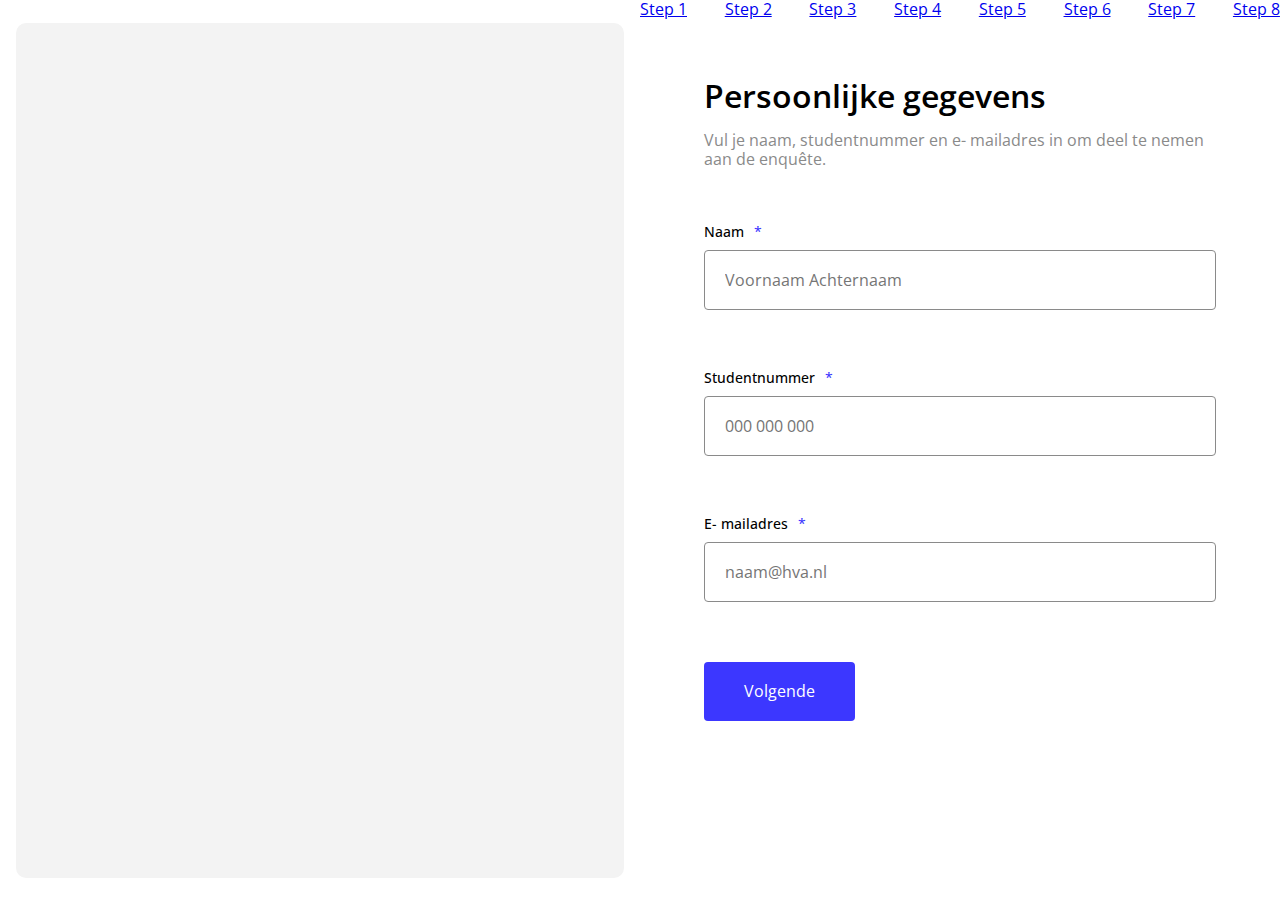
==== website/index.html @ 153b1c6f "Added new styling to the personal- details fieldset" ====
<!DOCTYPE html>
<html lang="en">

<head>
   <meta charset="UTF-8">
   <meta http-equiv="X-UA-Compatible" content="IE=edge">
   <meta name="viewport" content="width=device-width, initial-scale=1.0">

   <!-- <meta name="color-scheme" content="dark light"> -->

   <title>Enquete</title>

   <link rel="preconnect" href="https://fonts.googleapis.com">
   <link rel="preconnect" href="https://fonts.gstatic.com" crossorigin>
   <link href="https://fonts.googleapis.com/css2?family=Open+Sans:wght@300;400;500;600;700;800&display=swap"
      rel="stylesheet">

   <link rel="stylesheet" href="./css/style.css">

   <script type="module" src="./js/app.js"></script>
</head>

<body>

   <!-- Main -->
   <main>

      <!-- Links -->
      <aside>
         <section>
            <figure>
               <img src="" alt="">
            </figure>

            <article>
               <h2>Titel.</h2>
               <p>
                  Korte beschrijving.
               </p>
            </article>
         </section>
      </aside>


      <!-- Rechts -->
      <section>
         <nav>
            <ol>
               <li><a href="#field-personal">Step 1</a></li>
               <li><a href="#field-prj-1">Step 2</a></li>
               <li><a href="#field-wafs">Step 3</a></li>
               <li><a href="#field-cttr">Step 4</a></li>
               <li><a href="#field-prjct-2">Step 5</a></li>
               <li><a href="#field-bt">Step 6</a></li>
               <li><a href="#field-pwa">Step 7</a></li>
               <li><a href="#field-submit">Step 8</a></li>
            </ol>
         </nav>


         <!-- Form -->
         <form>
            <!-- Personal Information -->
            <fieldset id="field-personal">
               <legend>Persoonlijke gegevens</legend>
               <p>
                  Vul je naam, studentnummer en e- mailadres in om deel te nemen aan de enquête.
               </p>

               <label for="personal-details-name">
                  <span>Naam</span>
                  <div>
                     <input type="text" id="personal-details-name" name="personal-details-name" placeholder="Voornaam Achternaam" required>
                  </div>
               </label>

               <label for="personal-details-student-number">
                  <span>Studentnummer</span>
                  <div>
                     <input type="text" inputmode="numeric" id="personal-details-student-number"
                     name="personal-details-student-number" placeholder="000 000 000" required>
                  </div>
               </label>

               <label for="personal-details-email">
                  <span>E- mailadres</span>
                  <div>
                     <input type="text" inputmode="email" id="personal-details-email" name="personal-details-email"
                        autocapitalize="off" placeholder="naam@hva.nl" required>
                  </div>
               </label>
            </fieldset>


            <!-- Project 1 -->
            <fieldset id="field-prj-1">

               <!-- Course Name -->
               <legend>Project 1, Kick- Off</legend>

               <!-- Course Description -->
               <p>Description of Course 1</p>

               <ul>
                  <li>Joost Faber</li>
                  <li>Robert Spier</li>
               </ul>


               <section>
                  <article>
                     <h2>In welke weken heb je dit vak gevolgd?</h2>
                     <p>Aanvullende beschrijving</p>
                  </article>

                  <!-- Start Week Course -->
                  <section>
                     <label for="start-week">Start Week:

                     </label>


                     <label for="end-week">End Week:

                     </label>
                  </section>
               </section>


               <!-- Rating Teaching Material -->
               <section>
                  <article>
                     <h2>Hoe moeilijk was het voor mij?</h2>
                     <p>Aanvullende Beschrijving</p>
                  </article>

                  <section>
                     <label for="rating-tm-wafs-1a">
                        1
                        <input type="radio" id="rating-tm-wafs-1a" name="teaching-material-wafs" value="1">
                     </label>

                     <label for="rating-tm-wafs-2a">
                        2
                        <input type="radio" id="rating-tm-wafs-2a" name="teaching-material-wafs" value="2">
                     </label>

                     <label for="rating-tm-wafs-3a">
                        3
                        <input type="radio" id="rating-tm-wafs-3a" name="teaching-material-wafs" value="3">
                     </label>

                     <label for="rating-tm-wafs-4a">
                        4
                        <input type="radio" id="rating-tm-wafs-4a" name="teaching-material-wafs" value="4">
                     </label>

                     <label for="rating-tm-wafs-5a">
                        5
                        <input type="radio" id="rating-tm-wafs-5a" name="teaching-material-wafs" value="5">
                     </label>

                     <label for="rating-tm-wafs-6a">
                        6
                        <input type="radio" id="rating-tm-wafs-6a" name="teaching-material-wafs" value="6">
                     </label>

                     <label for="rating-tm-wafs-7a">
                        7
                        <input type="radio" id="rating-tm-wafs-7a" name="teaching-material-wafs" value="7">
                     </label>

                     <label for="rating-tm-wafs-8a">
                        8
                        <input type="radio" id="rating-tm-wafs-8a" name="teaching-material-wafs" value="8">
                     </label>

                     <label for="rating-tm-wafs-9a">
                        9
                        <input type="radio" id="rating-tm-wafs-9a" name="teaching-material-wafs" value="9">
                     </label>

                     <label for="rating-tm-wafs-10a">
                        10
                        <input type="radio" id="rating-tm-wafs-10a" name="teaching-material-wafs" value="10">
                     </label>
                  </section>
               </section>


               <!-- Rating Explaination Of Teaching Material -->
               <section>
                  <article>
                     <h2>Hoe duidelijk is de stof uitgelegd?</h2>
                     <p>Aanvullende Beschrijving</p>
                  </article>

                  <section>
                     <label for="rating-ex-wafs-1a">
                        1
                        <input type="radio" id="rating-ex-wafs-1a" name="explanation-wafs" value="1">
                     </label>

                     <label for="rating-ex-wafs-2a">
                        2
                        <input type="radio" id="rating-ex-wafs-2a" name="explanation-wafs" value="2">
                     </label>

                     <label for="rating-ex-wafs-3a">
                        3
                        <input type="radio" id="rating-ex-wafs-3a" name="explanation-wafs" value="3">
                     </label>

                     <label for="rating-ex-wafs-4a">
                        4
                        <input type="radio" id="rating-ex-wafs-4a" name="explanation-wafs" value="4">
                     </label>

                     <label for="rating-ex-wafs-5a">
                        5
                        <input type="radio" id="rating-ex-wafs-5a" name="explanation-wafs" value="5">
                     </label>

                     <label for="rating-ex-wafs-6a">
                        6
                        <input type="radio" id="rating-ex-wafs-6a" name="explanation-wafs" value="6">
                     </label>

                     <label for="rating-ex-wafs-7a">
                        7
                        <input type="radio" id="rating-ex-wafs-7a" name="explanation-wafs" value="7">
                     </label>

                     <label for="rating-ex-wafs-8a">
                        8
                        <input type="radio" id="rating-ex-wafs-8a" name="explanation-wafs" value="8">
                     </label>

                     <label for="rating-ex-wafs-9a">
                        9
                        <input type="radio" id="rating-ex-wafs-9a" name="explanation-wafs" value="9">
                     </label>

                     <label for="rating-ex-wafs-10a">
                        10
                        <input type="radio" id="rating-ex-wafs-10a" name="explanation-wafs" value="10">
                     </label>
                  </section>
               </section>


               <!-- Rating Understanding Level -->
               <section>
                  <article>
                     <h2>Hoe goed snap ik het noú écht ?</h2>
                     <p>Korte beschrijving</p>
                  </article>

                  <section>
                     <label for="rating-ul-wafs-1a">
                        😕 Verward
                        <input type="radio" id="rating-ul-wafs-1a" name="understanding-level-1" value="1">
                     </label>

                     <label for="rating-ul-wafs-2a">
                        🤨 Onzeker
                        <input type="radio" id="rating-ul-wafs-2a" name="understanding-level-1" value="2">
                     </label>

                     <label for="rating-ul-wafs-3a">
                        😐 Mwah
                        <input type="radio" id="rating-ul-wafs-3a" name="understanding-level-1" value="3">
                     </label>

                     <label for="rating-ul-wafs-4a">
                        😶 Nauw'lijks
                        <input type="radio" id="rating-ul-wafs-4a" name="understanding-level-1" value="4">
                     </label>

                     <label for="rating-ul-wafs-5a">
                        🙂 Enigszins
                        <input type="radio" id="rating-ul-wafs-5a" name="understanding-level-1" value="5">
                     </label>

                     <label for="rating-ul-wafs-6a">
                        😊 Redelijk
                        <input type="radio" id="rating-ul-wafs-6a" name="understanding-level-1" value="6">
                     </label>

                     <label for="rating-ul-wafs-7a">
                        😃 Goed
                        <input type="radio" id="rating-ul-wafs-7a" name="understanding-level-1" value="7">
                     </label>

                     <label for="rating-ul-wafs-8a">
                        😁 Erg goed
                        <input type="radio" id="rating-ul-wafs-8a" name="understanding-level-1" value="8">
                     </label>

                     <label for="rating-ul-wafs-9a">
                        🤓 Uitstekend
                        <input type="radio" id="rating-ul-wafs-9a" name="understanding-level-1" value="9">
                     </label>

                     <label for="rating-ul-wafs-10a">
                        🧠 Beheerst
                        <input type="radio" id="rating-ul-wafs-10a" name="understanding-level-1" value="10">
                     </label>
                  </section>
               </section>

            </fieldset>

            <!-- Course 2 -->
            <fieldset id="field-wafs">
               <legend>Web- App From Scratch</legend>
               <p>Description Of Course 2</p>
            </fieldset>

            <!-- Course 3 -->
            <fieldset id="field-cttr">
               <legend>Css To The Rescue</legend>
               <p>Description Of Course 3</p>
            </fieldset>

            <!-- Project 1 -->
            <fieldset id="field-prjct-2">
               <legend>Project 2- Hackathon</legend>
               <p>Description Of Project 1</p>
            </fieldset>

            <!-- Course 4 -->
            <fieldset id="field-bt">
               <legend>Browser Technologies</legend>
               <p>Description Of Course 4</p>
            </fieldset>

            <!-- Course 5 -->
            <fieldset id="field-pwa">
               <legend>Progressive Web- Apps</legend>
               <p>Description Of Course 5</p>
            </fieldset>

            <!-- Submit -->
            <fieldset id="field-submit">
               <legend>Submit</legend>
               <p>Submit Description</p>

               <button type="submit" aria-label="finish">Finish</button>
            </fieldset>

         </form>


      </section>

   </main>

</body>

</html>
---- website/css/style.css ----
/* ***** */
/* Reset */
/* ***** */

html {
   line-height: 1.15; /* 1 */
   -webkit-text-size-adjust: 100%; /* 2 */
 }

/* 1. Remove the margin in all browsers. */

 body {
   margin: 0;
 }

/* 2. Render the main element consistently in IE. */

 main {
   display: block;
 }

 /* 3. Correct the font size and margin on h1 elements within section and article contexts in Chrome, Firefox, and Safari. */

 h1 {
   font-size: 2em;
   margin: 0.67em 0;
 }

 /* 4. Add the correct box sizing in Firefox, and show the overflow in Edge and IE. */

 hr {
   box-sizing: content-box; /* 1 */
   height: 0; /* 1 */
   overflow: visible; /* 2 */
 }
 
 /* 5. Correct the inheritance and scaling of font size in all browsers, and correct the odd em font sizing in all browsers. */
 
 pre {
   font-family: monospace, monospace; /* 1 */
   font-size: 1em; /* 2 */
 }
 

 /* 6. Remove the gray background on active links in IE 10. */

 a {
   background-color: transparent;
 }

 /* 7. Remove the bottom border in Chrome 57-, and add the correct text decoration in Chrome, Edge, IE, Opera, and Safari. */

 abbr[title] {
   border-bottom: none; /* 1 */
   text-decoration: underline; /* 2 */
   text-decoration: underline dotted; /* 2 */
 }

 /* 8. Add the correct font weight in Chrome, Edge, and Safari. */

 b,
 strong {
   font-weight: bolder;
 }

 /* 9. Correct the inheritance and scaling of font size in all browsers, and correct the odd em font sizing in all browsers. */

 code,
 kbd,
 samp {
   font-family: monospace, monospace; /* 1 */
   font-size: 1em; /* 2 */
 }
 
 /* 10. Add the correct font size in all browsers. */
 
 small {
   font-size: 80%;
 }

 /* 11. Prevent sub and sup elements from affecting the line height in all browsers. */

 sub,
 sup {
   font-size: 75%;
   line-height: 0;
   position: relative;
   vertical-align: baseline;
 }
 
 sub {
   bottom: -0.25em;
 }
 
 sup {
   top: -0.5em;
 }
 
 /* 12. Remove the border on images inside links in IE 10. */
 
 img {
   border-style: none;
 }
 
 /* 13. Change the font styles in all browsers, and remove the margin in Firefox and Safari. */

 button,
 input,
 optgroup,
 select,
 textarea {
   font-family: inherit; /* 1 */
   font-size: 100%; /* 1 */
   line-height: 1.15; /* 1 */
   margin: 0; /* 2 */
 }

 /* 14. Show the overflow in Edge. */

 button,
 input {
   /* 1 */
   overflow: visible;
 }

 /* 15. Remove the inheritance of text transform in Firefox. */

 button,
 select {
   /* 1 */
   text-transform: none;
 }

 /* 16. Correct the inability to style clickable types in iOS and Safari. */

 button,
 [type='button'],
 [type='reset'],
 [type='submit'] {
   -webkit-appearance: button;
 }

 /* 17. Remove the inner border and padding in Firefox. */

 button::-moz-focus-inner,
 [type='button']::-moz-focus-inner,
 [type='reset']::-moz-focus-inner,
 [type='submit']::-moz-focus-inner {
   border-style: none;
   padding: 0;
 }

 /* 18. Restore the focus styles unset by the previous rule. */

 button:-moz-focusring,
 [type='button']:-moz-focusring,
 [type='reset']:-moz-focusring,
 [type='submit']:-moz-focusring {
   outline: 1px dotted ButtonText;
 }

 /* 19. Correct the padding in Firefox. */

 fieldset {
   padding: 0.35em 0.75em 0.625em;
 }

 /* 20. Correct the text wrapping in Edge and IE. Correct the color inheritance from fieldset elements in IE. Remove the padding so developers are not caught out when they zero out fieldset elements in all browsers. */

 legend {
   box-sizing: border-box; /* 1 */
   color: inherit; /* 2 */
   display: table; /* 1 */
   max-width: 100%; /* 1 */
   padding: 0; /* 3 */
   white-space: normal; /* 1 */
 }

 /* 21. Add the correct vertical alignment in Chrome, Firefox, and Opera. */

 progress {
   vertical-align: baseline;
 }

 /* 22. Remove the default vertical scrollbar in IE 10+. */

 textarea {
   overflow: auto;
 }

 /* 23. Add the correct box sizing in IE 10. Remove the padding in IE 10. */

 [type='checkbox'],
 [type='radio'] {
   box-sizing: border-box; /* 1 */
   padding: 0; /* 2 */
 }

 /* 24. Correct the cursor style of increment and decrement buttons in Chrome. */

 [type='number']::-webkit-inner-spin-button,
 [type='number']::-webkit-outer-spin-button {
   height: auto;
 }

 /* 25. Correct the odd appearance in Chrome and Safari. Correct the outline style in Safari. */

 [type='search'] {
   -webkit-appearance: textfield; /* 1 */
   outline-offset: -2px; /* 2 */
 }

 /* 26. Remove the inner padding in Chrome and Safari on macOS. */

 [type='search']::-webkit-search-decoration {
   -webkit-appearance: none;
 }

 /* 27. Correct the inability to style clickable types in iOS and Safari. Change font properties to inherit in Safari. */

 ::-webkit-file-upload-button {
   -webkit-appearance: button; /* 1 */
   font: inherit; /* 2 */
 }

 /* 28. Add the correct display in Edge, IE 10+, and Firefox. */

 details {
   display: block;
 }

 /* 29. Add the correct display in all browsers. */

 summary {
   display: list-item;
 }

 /* 30. Add the correct display in IE 10+. */

 template {
   display: none;
 }

 /* 31. Add the correct display in IE 10. */

 [hidden] {
   display: none;
 }













/* ***************** */
/* Custom Properties */
/* ***************** */

:root {
  --primary-color: #3C37FF;

  --primary-background-color: white;
  --secondary-background-color: black;
  --tertiary-background-color: #f3f3f3;

  --primary-font-family: 'Open Sans', 'Helvetica Neue', Helvetica, Arial, sans-serif;

  --primary-text-color: black;
  --secondary-text-color: white;
  --tertiary-text-color: #8A8A8A;


  --form-heading-font-size: 3.2rem;

  --heading-font-weight: 600;

  --body-font-size: 1.6rem;
  --body-font-weight: 400;

  --XS-spacer: 1rem;
  --S-spacer: 2rem;
  --M-spacer: 4rem;
  --L-spacer: 6rem;
  --XL-spacer: 8rem;

  --XS-font-size: 1.4rem;
  --S-font-size: 1.6rem;
  --M-font-size: 1.8rem;
  --L-font-size: 2.4rem;
  --XL-font-size: 3.2rem;
  --XXL-font-size: 4rem;

}

/* @media (prefers-color-scheme: dark) {
  :root {
    --tertiary-background-color: #acacac;

    --primary-text-color: white;
    --secondary-text-color: black;
    --tertiary-text-color: #f3f3f3;
  }
} */



*, *::after, *::before {
  box-sizing:border-box;  
}


/* ********** */
/* Html, Body */
/* ********** */

html, body {
  font-size: 62.5%;

  height: 100%;
}

/* **** */
/* Main */
/* **** */

main {
  width: 100%;
  height: 100%;
}


/* ***** */
/* Aside */
/* ***** */

aside {
  display: none;
}


/* ******* */
/* Section */
/* ******* */

main > section {
  display: flex;

  flex-direction: column;
  
  align-items: center;
}


/* ************** */
/* Step Indicator */
/* ************** */

main > section > nav {
  padding-bottom: var(--L-spacer);

  width: 100%;
}

main > section > nav ol {
  padding: 0;
  margin: 0;

  display: flex;

  align-items: center;
  justify-content: space-between;


  width: 100%;
}

main > section > nav ol li {
  --step-indicator-font-family: var(--primary-font-family);
  --step-indicator-font-size: 1.6rem;
  
  --step-indicator-text-color: var(--primary-text-color);

  list-style: none;

  font-family: var(--step-indicator-font-family);
  font-size: var(--step-indicator-font-size);

  color: var(--step-indicator-text-color);
}

main > section > nav ol li.current {
  color: red;
}


/* **** */
/* Form */
/* **** */

form {
  display: flex;

  width: 80%;
}

form fieldset {
  padding: 0;
  margin: 0;

  display: flex;

  flex-direction: column;
  
  border: none;

  width: 100%;
}

form fieldset.visible {
  display: visible;
}

form fieldset.hidden {
  display: none;
}


form fieldset legend {
  --legend-font-family: var(--primary-font-family);
  --legend-font-size: var(--form-heading-font-size);

  --legend-text-color: var(--primary-text-color);


  font-family: var(--primary-font-family);
  font-size: var(--legend-font-size);
  font-weight: var(--heading-font-weight);

  color: var(--legend-text-color);
}

form fieldset legend + p {
  --p-font-family: var(--primary-font-family);
  --p-font-size: var(--body-font-size);
  --p-font-weight: var(--body-font-weight);

  --p-text-color: var(--tertiary-text-color);

  padding-bottom: var(--M-spacer);

  font-family: var(--p-font-family);
  font-size: var(--p-font-size);
  font-weight: var(--p-font-weight);

  color: var(--p-text-color);
}

form fieldset h2 {
  --form-h2-font-family: var(--primary-font-family);
  --form-h2-font-size: var(--form-heading-font-size);
  --form-h2-font-weight: var(--heading-font-weight);

  --form-h2-text-color: var(--primary-text-color);
  

  font-family: var(--form-h2-font-family);
  font-size: var(--form-h2-font-size);
  font-weight: var(--form-h2-font-weight);

  line-height: 1.4;
  
  color: var(--form-h2-text-color);
}

form fieldset p {
  --p-font-family: var(--primary-font-family);
  --p-font-size: var(--body-font-size);
  --p-font-weight: var(--body-font-weight);

  --p-text-color: var(--primary-text-color);


  font-family: var(--p-font-family);
  font-size: var(--p-font-size);
  font-weight: var(--p-font-weight);

  color: var(--p-text-color);
}







form fieldset > section {
  padding-bottom: var(--XL-spacer);

  display: flex;

  flex-direction: column;
  flex-wrap: wrap;

  gap: .4rem;

  width: 100%;
}

form fieldset > section section {
  display: flex;

  flex-wrap: wrap;
}





/*  */

form fieldset label[for^="personal-details"] {
  --form-label-font-family: var(--primary-font-family);
  --form-label-font-size: 1.4rem;

  --form-label-text-color: var(--primary-text-color);

  padding-bottom: var(--L-spacer);

  display: flex;
  flex-direction: column;

  font-family: var(--form-label-font-family);
  font-size: var(--form-label-font-size);

  font-weight: 500;

  color: var(--form-label-text-color);

  width: 100%;
}

form fieldset label span {
  padding-bottom: var(--XS-spacer);
}


/* *************** */
/* Input Type Text */
/* *************** */

form fieldset label input[type="text"] {
  --form-text-input-border-thickness: 0.1rem;
  --form-text-input-border-color: #8A8A8A;

  --form-text-input-border: var(--form-text-input-border-color) var(--form-text-input-border-thickness) solid;
  --form-text-input-border-radius: .4rem;

  --form-text-input-font-family: var(--primary-font-family);
  --form-text-input-font-size: var(--body-font-size);

  padding: 0;
  margin: 0;

  padding-left: var(--S-spacer);

  font-family: var(--form-text-input-font-family);
  font-size: var(--form-text-input-font-size);

  width: 100%;
  height: 6rem;

  border: var(--form-text-input-border);
  border-radius: var(--form-text-input-border-radius);
}



form fieldset label input[type="text"]:focus {
  --form-text-input-border-thickness: 0.1rem;
  --form-text-input-border-color: var(--primary-color);

  --form-text-input-border: var(--form-text-input-border-color) var(--form-text-input-border-thickness) solid;
  --form-text-input-border-radius: .4rem;

  outline: var(--form-text-input-border);

  background-color: rgba(60, 55, 255, 0.05);
}




/* Detail */

form fieldset label:has(input[type="text"]:required) span::after {
  --form-label-accent-color: var(--primary-color);
  --form-label-accent-font-family: var(--primary-font-family);
  --form-label-accent-font-size: 1.4rem;

  padding-left: var(--XS-spacer);

  content:'*';

  font-family: var(--primary-font-family);
  font-size: var(--form-label-accent-font-size);
  
  color: var(--form-label-accent-color);
}




/* Met icoon */

form fieldset label div {

}






form fieldset input[type="radio"] {
  display: none;
}

/* ************************ */
/* Rating Teaching Material */
/* ************************ */

form fieldset section label[for^="rating-tm"] {
  --rating-ul-padding: .8rem;

  --rating-ul-font-family: var(--primary-font-family);
  --rating-ul-font-size: 1.6rem;

  --rating-ul-border-color: black;
  --rating-ul-border-thickness: .1rem;

  --rating-ul-border: var(--rating-ul-border-thickness) solid var(--rating-ul-border-color);
  --rating-ul-border-radius: .4rem;

  --rating-ul-background-color: transparent;


  padding: var(--rating-ul-padding);

  aspect-ratio: 1;

  display: inline-flex;
  
  align-items: center;
  justify-content: center;

  font-family: var(--rating-ul-font-family);
  font-size: var(--rating-ul-font-size);

  border: var(--rating-ul-border);
  border-radius: var(--rating-ul-border-radius);

  background-color: var(--rating-ul-background-color);
}

form fieldset label:has(input[type="radio"][id^="rating-tm"]:checked) {
  color: blue;
}

form fieldset label:has(input[type="radio"][id^="rating-tm"]:not(:checked)) {
  background-color: red;
}




/* *************************************** */
/* Rating Explanation of Teaching Material */
/* *************************************** */

form fieldset section label[for^="rating-ex"] {
  --rating-ul-padding: .8rem;

  --rating-ul-font-family: var(--primary-font-family);
  --rating-ul-font-size: 1.6rem;

  --rating-ul-border-color: black;
  --rating-ul-border-thickness: .1rem;

  --rating-ul-border: var(--rating-ul-border-thickness) solid var(--rating-ul-border-color);
  --rating-ul-border-radius: .4rem;

  --rating-ul-background-color: transparent;


  padding: var(--rating-ul-padding);

  aspect-ratio: 1;

  display: inline-flex;
  
  align-items: center;
  justify-content: center;

  font-family: var(--rating-ul-font-family);
  font-size: var(--rating-ul-font-size);

  border: var(--rating-ul-border);
  border-radius: var(--rating-ul-border-radius);

  background-color: var(--rating-ul-background-color);
}

form fieldset label:has(input[type="radio"][id^="rating-ex"]:checked) {
  color: blue;
}

form fieldset label:has(input[type="radio"][id^="rating-ex"]:not(:checked)) {
  background-color: red;
}




/* ************************** */
/* Rating Understanding Level */
/* ************************** */

form fieldset section label[for^="rating-ul"] {
  --rating-ul-padding: .8rem;

  --rating-ul-font-family: var(--primary-font-family);
  --rating-ul-font-size: 1.6rem;

  --rating-ul-border-color: black;
  --rating-ul-border-thickness: .1rem;

  --rating-ul-border: var(--rating-ul-border-thickness) solid var(--rating-ul-border-color);
  --rating-ul-border-radius: .4rem;

  --rating-ul-background-color: transparent;


  padding: var(--rating-ul-padding);

  display: inline-flex;
  
  align-items: center;
  justify-content: center;

  font-family: var(--rating-ul-font-family);
  font-size: var(--rating-ul-font-size);

  border: var(--rating-ul-border);
  border-radius: var(--rating-ul-border-radius);

  background-color: var(--rating-ul-background-color);
}

form fieldset label:has(input[type="radio"][id^="rating-ul"]:checked) {
  color: blue;
}

form fieldset label:has(input[type="radio"][id^="rating-ul"]:not(:checked)) {
  background-color: red;
}






form fieldset > nav {
  padding-bottom: var(--M-spacer);

  display: flex;
}



form fieldset > nav button {
  --form-primary-button-padding: 2rem 4rem;
  --form-primary-button-font-family: var(--primary-font-family);
  --form-primary-button-font-size: 1.6rem;

  --form-primary-button-text-color: var(--secondary-text-color);

  --form-primary-button-background-color: var(--primary-color);

  padding: var(--form-primary-button-padding);
  margin: 0;

  font-family: var(--form-primary-button-font-family);
  font-size: var(--form-primary-button-font-size);

  color: var(--form-primary-button-text-color);

  border: none;
  border-radius: .4rem;

  background-color: var(--form-primary-button-background-color);
}

form fieldset > nav button:hover {
  cursor: pointer;
}

form fieldset button[type="submit"] {
  font-size: 2.4rem;
}










@media (min-width: 786px) {

  main {
    display: flex;

    flex-direction: row;
  }

  main > aside {
    flex-basis: 50%;

    display: flex;
    
    align-items: center;
    justify-content: center;

    width: 50%;
    height: auto;
  }

  main > aside > section {
    --aside-section-background-color: var(--tertiary-background-color);

    display: flex;

    flex-direction: column;

    align-items: center;
    justify-content: center;

    width: 95%;
    height: 95%;

    border-radius: 1rem;

    background-color: var(--aside-section-background-color);
  }

  main > aside > section article {
    display: none;
    flex-direction: column;
  }

  main > aside > section article h2 {
    --aside-article-h2-font-family: var(--primary-font-family);
    --aside-article-h2-font-size: 6rem;

    font-family: var(--aside-article-h2-font-family);
    font-size: vaR(--aside-article-h2-font-size);
  }



  main > section {
    flex-basis: 50%;
  }


  @supports (display: grid) {

    main {
      display: grid;

      grid-template-columns: repeat(auto-fit, minmax(250px, 1fr));
    }

    main aside {
      display: flex;
    
      align-items: center;
      justify-content: center;
  
      width: 100%;
      height: auto;
    }

  }

}
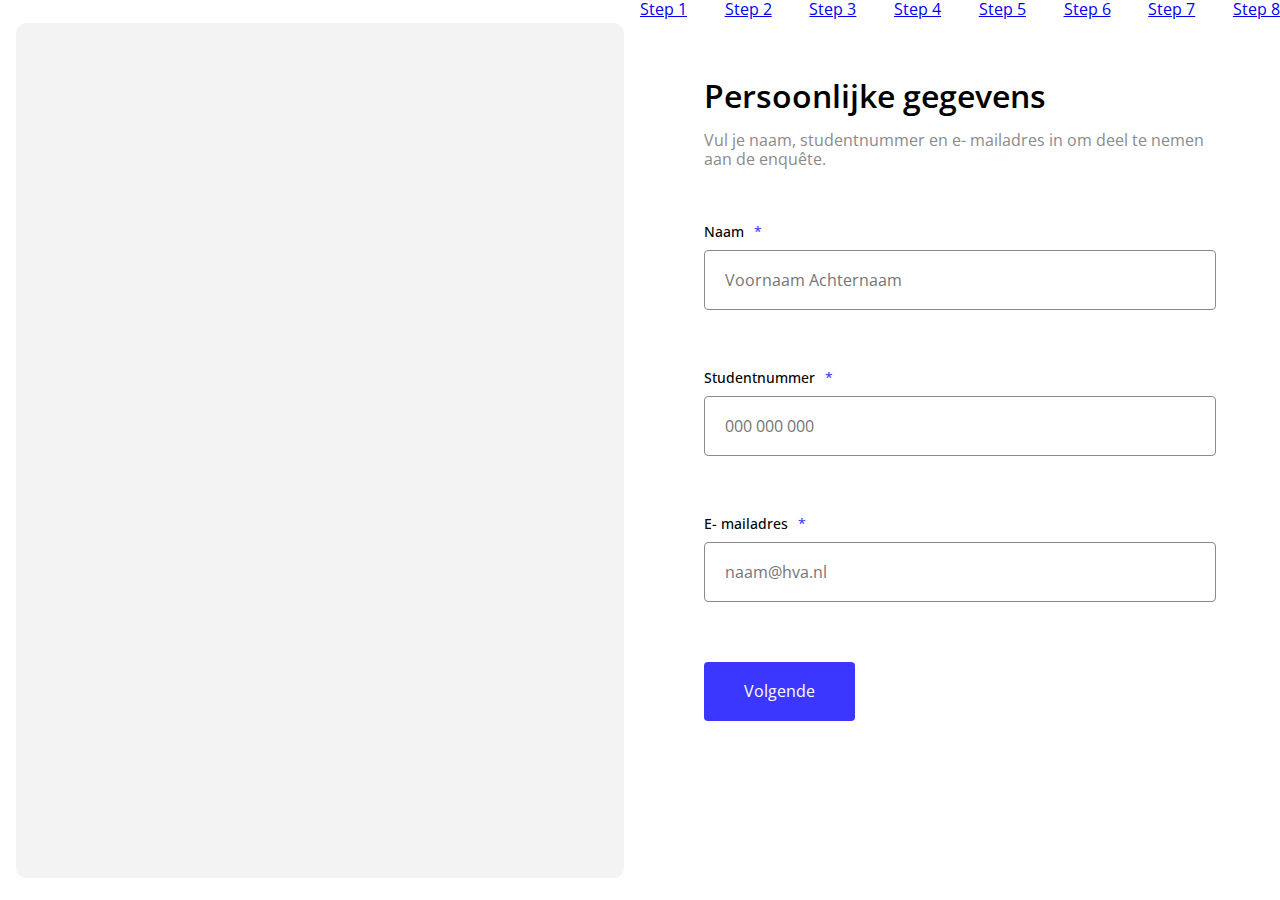
==== commit d611183e: "Small changes to keep the experience consistent on other browsers" ====
--- a/website/index.html
+++ b/website/index.html
@@ -70,7 +70,8 @@
                <label for="personal-details-name">
                   <span>Naam</span>
                   <div>
-                     <input type="text" id="personal-details-name" name="personal-details-name" placeholder="Voornaam Achternaam" required>
+                     <input type="text" id="personal-details-name" name="personal-details-name"
+                        placeholder="Voornaam Achternaam" required>
                   </div>
                </label>
 
@@ -78,7 +79,7 @@
                   <span>Studentnummer</span>
                   <div>
                      <input type="text" inputmode="numeric" id="personal-details-student-number"
-                     name="personal-details-student-number" placeholder="000 000 000" required>
+                        name="personal-details-student-number" placeholder="000 000 000" required>
                   </div>
                </label>
 
--- a/website/css/style.css
+++ b/website/css/style.css
@@ -406,6 +406,7 @@
 
 form {
   display: flex;
+  flex-direction: column;
 
   width: 80%;
 }
@@ -814,6 +815,30 @@
 form fieldset button[type="submit"] {
   font-size: 2.4rem;
 }
+
+
+
+
+
+
+
+
+
+
+
+
+
+
+
+
+
+
+
+
+
+
+
+
 
 
 
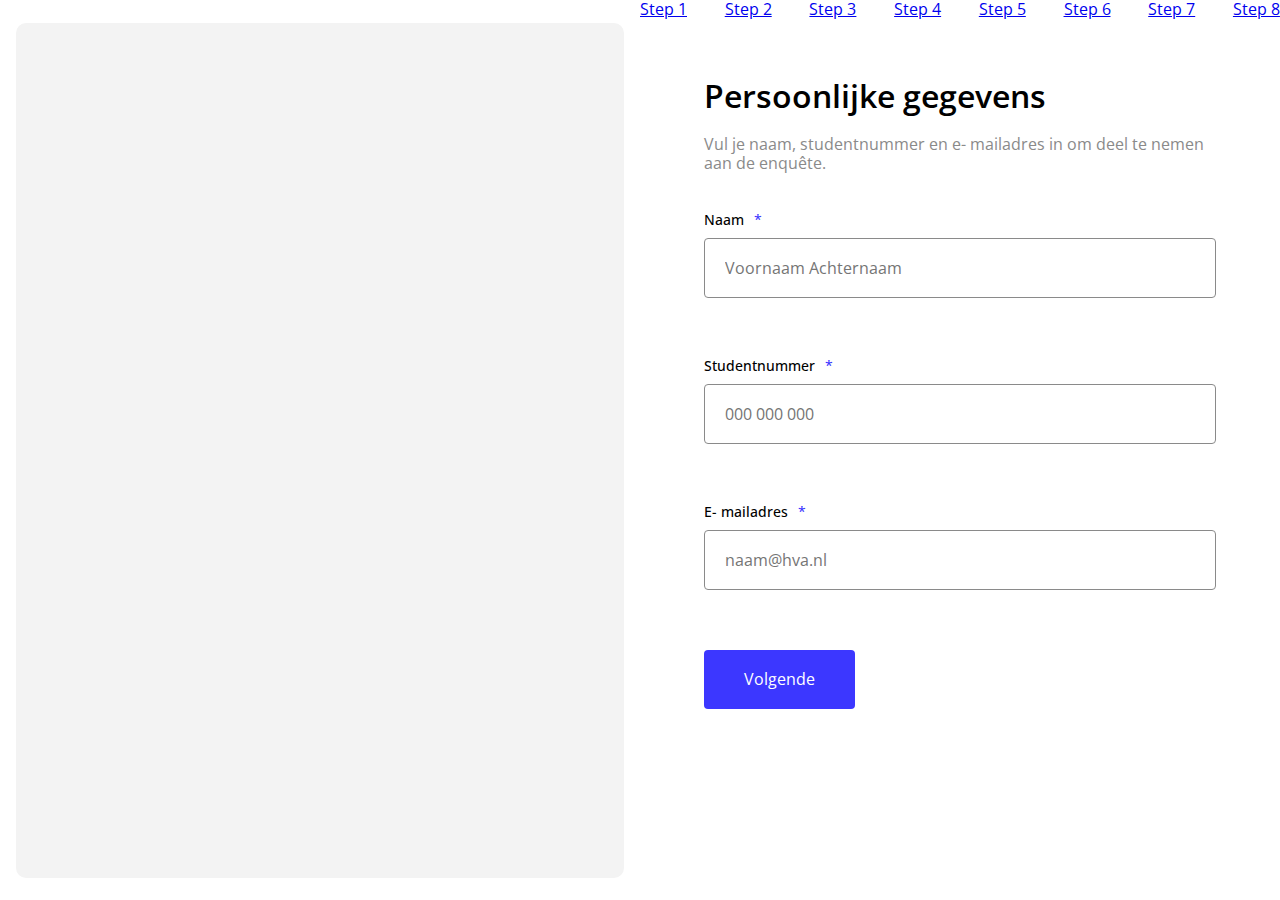
==== commit b6ac2818: "Added alternative styling to the radio buttons" ====
--- a/website/index.html
+++ b/website/index.html
@@ -97,21 +97,37 @@
             <fieldset id="field-prj-1">
 
                <!-- Course Name -->
-               <legend>Project 1, Kick- Off</legend>
+               <legend>Project 1</legend>
 
                <!-- Course Description -->
                <p>Description of Course 1</p>
 
+
+               <h2>Docenten</h2>
+
                <ul>
-                  <li>Joost Faber</li>
-                  <li>Robert Spier</li>
+                  <li>
+                     <figure>
+                        <img src="https://images.unsplash.com/flagged/photo-1570612861542-284f4c12e75f?ixlib=rb-4.0.3&ixid=MnwxMjA3fDB8MHxwaG90by1wYWdlfHx8fGVufDB8fHx8&auto=format&fit=crop&w=1470&q=80" alt="Portret foto van Joost Faber.">
+                     </figure>
+                     
+                     Joost Faber
+                  </li>
+
+                  <li>
+                     <figure>
+                        <img src="https://images.unsplash.com/flagged/photo-1570612861542-284f4c12e75f?ixlib=rb-4.0.3&ixid=MnwxMjA3fDB8MHxwaG90by1wYWdlfHx8fGVufDB8fHx8&auto=format&fit=crop&w=1470&q=80" alt="Portret foto van Robert Spier.">
+                     </figure>
+                     
+                     Robert Spier
+                  </li>
                </ul>
 
 
                <section>
                   <article>
-                     <h2>In welke weken heb je dit vak gevolgd?</h2>
-                     <p>Aanvullende beschrijving</p>
+                     <h2><span>1</span>In welke weken heb je het vak gevolgd ?</h2>
+                     <p>Vul de start- en einddatum van de periode in waarin je het vak hebt gevolgd.</p>
                   </article>
 
                   <!-- Start Week Course -->
@@ -131,8 +147,8 @@
                <!-- Rating Teaching Material -->
                <section>
                   <article>
-                     <h2>Hoe moeilijk was het voor mij?</h2>
-                     <p>Aanvullende Beschrijving</p>
+                     <h2><span>2</span>Hoe uitdagend vond je de lesstof van het vak ?</h2>
+                     <p>Beoordeel de moeilijkheidsgraad van de lesstof op een schaal van 1 tot 10.</p>
                   </article>
 
                   <section>
@@ -192,8 +208,8 @@
                <!-- Rating Explaination Of Teaching Material -->
                <section>
                   <article>
-                     <h2>Hoe duidelijk is de stof uitgelegd?</h2>
-                     <p>Aanvullende Beschrijving</p>
+                     <h2><span>3</span>Beoordeel de moeilijkheidsgraad van de lesstof op een schaal van 1 tot 10.</h2>
+                     <p>Geef aan hoe begrijpelijk je de uitleg van de lesstof vond op een schaal van 1 tot 10.</p>
                   </article>
 
                   <section>
@@ -253,18 +269,18 @@
                <!-- Rating Understanding Level -->
                <section>
                   <article>
-                     <h2>Hoe goed snap ik het noú écht ?</h2>
-                     <p>Korte beschrijving</p>
+                     <h2><span>4</span>Hoe goed begreep je de lesstof aan het einde van het vak?</h2>
+                     <p>Geef aan hoe goed je de lesstof begreep aan het einde van het vak.</p>
                   </article>
 
-                  <section>
+                  <section id="emojis">
                      <label for="rating-ul-wafs-1a">
-                        😕 Verward
+                        😕 Helemaal niet
                         <input type="radio" id="rating-ul-wafs-1a" name="understanding-level-1" value="1">
                      </label>
 
                      <label for="rating-ul-wafs-2a">
-                        🤨 Onzeker
+                        🤨 Niet
                         <input type="radio" id="rating-ul-wafs-2a" name="understanding-level-1" value="2">
                      </label>
 
@@ -304,7 +320,7 @@
                      </label>
 
                      <label for="rating-ul-wafs-10a">
-                        🧠 Beheerst
+                        🧠 Meesterlijk
                         <input type="radio" id="rating-ul-wafs-10a" name="understanding-level-1" value="10">
                      </label>
                   </section>
--- a/website/css/style.css
+++ b/website/css/style.css
@@ -433,12 +433,18 @@
 }
 
 
+
+
+
+
+
 form fieldset legend {
   --legend-font-family: var(--primary-font-family);
   --legend-font-size: var(--form-heading-font-size);
 
   --legend-text-color: var(--primary-text-color);
 
+  padding-bottom: var(--S-spacer);
 
   font-family: var(--primary-font-family);
   font-size: var(--legend-font-size);
@@ -463,12 +469,90 @@
   color: var(--p-text-color);
 }
 
+
+form fieldset legend + p + h2 {
+  --form-h2-font-family: var(--primary-font-family);
+  --form-h2-font-size: 1.8rem;
+  --form-h2-font-weight: var(--heading-font-weight);
+
+  --form-h2-text-color: var(--primary-text-color);
+
+  padding-bottom: var(--S-spacer);
+  margin: 0;
+  
+
+  font-family: var(--form-h2-font-family);
+  font-size: var(--form-h2-font-size);
+  font-weight: var(--form-h2-font-weight);
+
+  line-height: 1.4;
+  
+  color: var(--form-h2-text-color);
+}
+
+
+form fieldset legend + p + h2 + ul {
+  padding: 0;
+  margin: 0;
+
+  padding-bottom: var(--XL-spacer);
+
+  display: flex;
+  gap: var(--M-spacer);
+
+  width: 100%;
+}
+
+form fieldset legend + p + h2 +  ul li {
+  padding: 0;
+  margin: 0;
+
+  list-style: none;
+
+  font-family: var(--primary-font-family);
+
+  display: flex;
+
+  align-items: center;
+
+  gap: var(--XS-spacer);
+
+  font-size: 1.6rem;
+}
+
+
+
+form fieldset legend + p + h2 + ul li figure {
+  padding: 0;
+  margin: 0;
+
+  overflow: hidden;
+
+  width: 3.2rem;
+  aspect-ratio: 1;
+
+  border-radius: 50%;
+
+  background-color: #E9E9E9;
+}
+
+form fieldset legend + p + h2 + ul li figure img {
+  width: 100%;
+  height: 100%;
+
+  object-fit: cover;
+}
+
+
 form fieldset h2 {
   --form-h2-font-family: var(--primary-font-family);
-  --form-h2-font-size: var(--form-heading-font-size);
+  --form-h2-font-size: 1.8rem;
   --form-h2-font-weight: var(--heading-font-weight);
 
   --form-h2-text-color: var(--primary-text-color);
+
+  padding-bottom: var(--XS-spacer);
+  margin: 0;
   
 
   font-family: var(--form-h2-font-family);
@@ -487,6 +571,9 @@
 
   --p-text-color: var(--primary-text-color);
 
+  padding: 0;
+  margin: 0;
+
 
   font-family: var(--p-font-family);
   font-size: var(--p-font-size);
@@ -520,6 +607,13 @@
   flex-wrap: wrap;
 }
 
+form fieldset > section article {
+  padding-bottom: var(--M-spacer);
+}
+
+form fieldset > section article p {
+  color: var(--tertiary-text-color);
+}
 
 
 
@@ -626,9 +720,6 @@
 
 
 
-
-
-
 form fieldset input[type="radio"] {
   display: none;
 }
@@ -671,11 +762,9 @@
 }
 
 form fieldset label:has(input[type="radio"][id^="rating-tm"]:checked) {
-  color: blue;
 }
 
 form fieldset label:has(input[type="radio"][id^="rating-tm"]:not(:checked)) {
-  background-color: red;
 }
 
 
@@ -719,14 +808,33 @@
 }
 
 form fieldset label:has(input[type="radio"][id^="rating-ex"]:checked) {
-  color: blue;
 }
 
 form fieldset label:has(input[type="radio"][id^="rating-ex"]:not(:checked)) {
-  background-color: red;
-}
-
-
+}
+
+
+
+
+
+
+
+
+
+
+
+
+
+
+
+
+
+
+form fieldset > section section#emojis {
+  display: flex;
+
+  gap: .8rem;
+}
 
 
 /* ************************** */
@@ -765,11 +873,49 @@
 }
 
 form fieldset label:has(input[type="radio"][id^="rating-ul"]:checked) {
-  color: blue;
+  filter: none;
+
+  color: #3C37FF;
+
+  font-weight: 500;
+
+  border: .1rem solid #3C37FF;
+
+  background-color: rgba(60, 55, 255, 0.05);
 }
 
 form fieldset label:has(input[type="radio"][id^="rating-ul"]:not(:checked)) {
-  background-color: red;
+  --rating-ul-padding: .8rem;
+
+  --rating-ul-font-family: var(--primary-font-family);
+  --rating-ul-font-size: 1.6rem;
+
+  --rating-ul-border-color: #8a8a8a;
+  --rating-ul-border-thickness: .1rem;
+
+  --rating-ul-border: var(--rating-ul-border-thickness) solid var(--rating-ul-border-color);
+  --rating-ul-border-radius: .4rem;
+
+  --rating-ul-background-color: transparent;
+
+  filter:grayscale();
+
+  padding: var(--rating-ul-padding);
+
+  display: inline-flex;
+  
+  align-items: center;
+  justify-content: center;
+
+  font-family: var(--rating-ul-font-family);
+  font-size: var(--rating-ul-font-size);
+
+  color: #8a8a8a;
+
+  border: var(--rating-ul-border);
+  border-radius: var(--rating-ul-border-radius);
+
+  background-color: var(--rating-ul-background-color);
 }
 
 
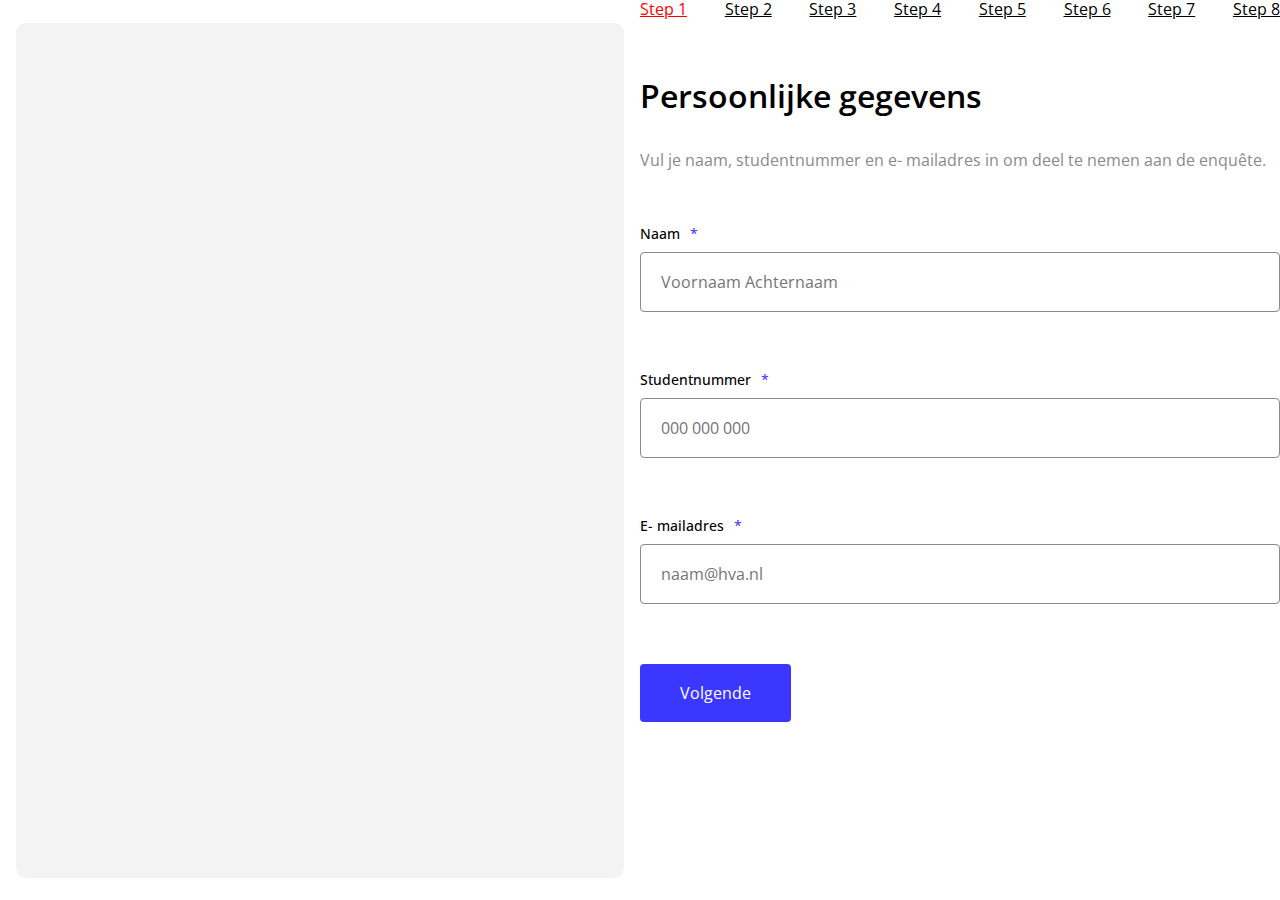
==== commit e6652f4f: "Scrolling Issue ?" ====
--- a/website/index.html
+++ b/website/index.html
@@ -97,13 +97,14 @@
             <fieldset id="field-prj-1">
 
                <!-- Course Name -->
-               <legend>Project 1</legend>
+               <legend>Title of course 1</legend>
 
                <!-- Course Description -->
                <p>Description of Course 1</p>
 
 
                <h2>Docenten</h2>
+               <p>De docenten die betrokken zijn bij het geven van dit vak.</p>
 
                <ul>
                   <li>
@@ -131,14 +132,15 @@
                   </article>
 
                   <!-- Start Week Course -->
-                  <section>
-                     <label for="start-week">Start Week:
-
+                  <section id="course-date">
+                     <label for="course-start-date">
+                        <span>Startdatum</span>
+                        <input type="text" id="course-start-date" name="course-start-date" placeholder="dd- mm- jj" required>
                      </label>
 
-
-                     <label for="end-week">End Week:
-
+                     <label for="course-end-date">
+                        <span>Einddatum</span>
+                        <input type="text" id="course-end-date" name="course-end-date" placeholder="dd- mm- jj" required>
                      </label>
                   </section>
                </section>
@@ -151,119 +153,151 @@
                      <p>Beoordeel de moeilijkheidsgraad van de lesstof op een schaal van 1 tot 10.</p>
                   </article>
 
-                  <section>
-                     <label for="rating-tm-wafs-1a">
-                        1
-                        <input type="radio" id="rating-tm-wafs-1a" name="teaching-material-wafs" value="1">
-                     </label>
-
-                     <label for="rating-tm-wafs-2a">
-                        2
-                        <input type="radio" id="rating-tm-wafs-2a" name="teaching-material-wafs" value="2">
-                     </label>
-
-                     <label for="rating-tm-wafs-3a">
-                        3
-                        <input type="radio" id="rating-tm-wafs-3a" name="teaching-material-wafs" value="3">
-                     </label>
-
-                     <label for="rating-tm-wafs-4a">
-                        4
-                        <input type="radio" id="rating-tm-wafs-4a" name="teaching-material-wafs" value="4">
-                     </label>
-
-                     <label for="rating-tm-wafs-5a">
-                        5
-                        <input type="radio" id="rating-tm-wafs-5a" name="teaching-material-wafs" value="5">
-                     </label>
-
-                     <label for="rating-tm-wafs-6a">
-                        6
-                        <input type="radio" id="rating-tm-wafs-6a" name="teaching-material-wafs" value="6">
-                     </label>
-
-                     <label for="rating-tm-wafs-7a">
-                        7
-                        <input type="radio" id="rating-tm-wafs-7a" name="teaching-material-wafs" value="7">
-                     </label>
-
-                     <label for="rating-tm-wafs-8a">
-                        8
-                        <input type="radio" id="rating-tm-wafs-8a" name="teaching-material-wafs" value="8">
-                     </label>
-
-                     <label for="rating-tm-wafs-9a">
-                        9
-                        <input type="radio" id="rating-tm-wafs-9a" name="teaching-material-wafs" value="9">
-                     </label>
-
-                     <label for="rating-tm-wafs-10a">
-                        10
-                        <input type="radio" id="rating-tm-wafs-10a" name="teaching-material-wafs" value="10">
-                     </label>
-                  </section>
+                  <section id="grading">
+
+                     <!-- Scroll Container -->
+                     <div>
+                   
+                       <section>
+                        <label for="rating-tm-wafs-1a">
+                           1
+                           <input type="radio" id="rating-tm-wafs-1a" name="teaching-material-wafs" value="1">
+                        </label>
+         
+                        <label for="rating-tm-wafs-2a">
+                           2
+                           <input type="radio" id="rating-tm-wafs-2a" name="teaching-material-wafs" value="2">
+                        </label>
+         
+                        <label for="rating-tm-wafs-3a">
+                           3
+                           <input type="radio" id="rating-tm-wafs-3a" name="teaching-material-wafs" value="3">
+                        </label>
+         
+                        <label for="rating-tm-wafs-4a">
+                           4
+                           <input type="radio" id="rating-tm-wafs-4a" name="teaching-material-wafs" value="4">
+                        </label>
+         
+                        <label for="rating-tm-wafs-5a">
+                           5
+                           <input type="radio" id="rating-tm-wafs-5a" name="teaching-material-wafs" value="5">
+                        </label>
+         
+                        <label for="rating-tm-wafs-6a">
+                           6
+                           <input type="radio" id="rating-tm-wafs-6a" name="teaching-material-wafs" value="6">
+                        </label>
+         
+                        <label for="rating-tm-wafs-7a">
+                           7
+                           <input type="radio" id="rating-tm-wafs-7a" name="teaching-material-wafs" value="7">
+                        </label>
+         
+                        <label for="rating-tm-wafs-8a">
+                           8
+                           <input type="radio" id="rating-tm-wafs-8a" name="teaching-material-wafs" value="8">
+                        </label>
+         
+                        <label for="rating-tm-wafs-9a">
+                           9
+                           <input type="radio" id="rating-tm-wafs-9a" name="teaching-material-wafs" value="9">
+                        </label>
+         
+                        <label for="rating-tm-wafs-10a">
+                           10
+                           <input type="radio" id="rating-tm-wafs-10a" name="teaching-material-wafs" value="10">
+                        </label>
+                       </section>
+                   
+                       <!-- Indicator -->
+                       <ul>
+                         <li>Appeltje Eitje 🥱</li>
+                         <li>Heel moeilijk! 🤯</li>
+                       </ul>
+                   
+                     </div>
+
+                   </section>
+
                </section>
 
 
                <!-- Rating Explaination Of Teaching Material -->
                <section>
                   <article>
-                     <h2><span>3</span>Beoordeel de moeilijkheidsgraad van de lesstof op een schaal van 1 tot 10.</h2>
-                     <p>Geef aan hoe begrijpelijk je de uitleg van de lesstof vond op een schaal van 1 tot 10.</p>
+                    <h2><span>3</span>Hoe duidelijk vond je de uitleg van de lesstof ?</h2>
+                    <p>Geef aan hoe begrijpelijk je de uitleg van de lesstof vond op een schaal van 1 tot 10.</p>
                   </article>
-
-                  <section>
-                     <label for="rating-ex-wafs-1a">
+                
+                  <section id="grading">
+                    
+                    <!-- Scroll Container -->
+                    <div>
+                      
+                    <section>
+                      <label for="rating-ex-wafs-1a">
                         1
                         <input type="radio" id="rating-ex-wafs-1a" name="explanation-wafs" value="1">
-                     </label>
-
-                     <label for="rating-ex-wafs-2a">
+                      </label>
+                
+                      <label for="rating-ex-wafs-2a">
                         2
                         <input type="radio" id="rating-ex-wafs-2a" name="explanation-wafs" value="2">
-                     </label>
-
-                     <label for="rating-ex-wafs-3a">
+                      </label>
+                
+                      <label for="rating-ex-wafs-3a">
                         3
                         <input type="radio" id="rating-ex-wafs-3a" name="explanation-wafs" value="3">
-                     </label>
-
-                     <label for="rating-ex-wafs-4a">
+                      </label>
+                
+                      <label for="rating-ex-wafs-4a">
                         4
                         <input type="radio" id="rating-ex-wafs-4a" name="explanation-wafs" value="4">
-                     </label>
-
-                     <label for="rating-ex-wafs-5a">
+                      </label>
+                
+                      <label for="rating-ex-wafs-5a">
                         5
                         <input type="radio" id="rating-ex-wafs-5a" name="explanation-wafs" value="5">
-                     </label>
-
-                     <label for="rating-ex-wafs-6a">
+                      </label>
+                
+                      <label for="rating-ex-wafs-6a">
                         6
                         <input type="radio" id="rating-ex-wafs-6a" name="explanation-wafs" value="6">
-                     </label>
-
-                     <label for="rating-ex-wafs-7a">
+                      </label>
+                
+                      <label for="rating-ex-wafs-7a">
                         7
                         <input type="radio" id="rating-ex-wafs-7a" name="explanation-wafs" value="7">
-                     </label>
-
-                     <label for="rating-ex-wafs-8a">
+                      </label>
+                
+                      <label for="rating-ex-wafs-8a">
                         8
                         <input type="radio" id="rating-ex-wafs-8a" name="explanation-wafs" value="8">
-                     </label>
-
-                     <label for="rating-ex-wafs-9a">
+                      </label>
+                
+                      <label for="rating-ex-wafs-9a">
                         9
                         <input type="radio" id="rating-ex-wafs-9a" name="explanation-wafs" value="9">
-                     </label>
-
-                     <label for="rating-ex-wafs-10a">
+                      </label>
+                
+                      <label for="rating-ex-wafs-10a">
                         10
                         <input type="radio" id="rating-ex-wafs-10a" name="explanation-wafs" value="10">
-                     </label>
+                      </label>
+                
+                    </section>
+                
+                    <!-- Indicator -->
+                    <ul>
+                      <li>Erg onduidelijk 🤔</li>
+                      <li>Heel duidelijk! 🤓</li>
+                    </ul>
+                      
+                    </div>
                   </section>
-               </section>
+                
+                </section>
 
 
                <!-- Rating Understanding Level -->
@@ -274,56 +308,66 @@
                   </article>
 
                   <section id="emojis">
-                     <label for="rating-ul-wafs-1a">
-                        😕 Helemaal niet
-                        <input type="radio" id="rating-ul-wafs-1a" name="understanding-level-1" value="1">
-                     </label>
-
-                     <label for="rating-ul-wafs-2a">
-                        🤨 Niet
-                        <input type="radio" id="rating-ul-wafs-2a" name="understanding-level-1" value="2">
-                     </label>
-
-                     <label for="rating-ul-wafs-3a">
-                        😐 Mwah
-                        <input type="radio" id="rating-ul-wafs-3a" name="understanding-level-1" value="3">
-                     </label>
-
-                     <label for="rating-ul-wafs-4a">
-                        😶 Nauw'lijks
-                        <input type="radio" id="rating-ul-wafs-4a" name="understanding-level-1" value="4">
-                     </label>
-
-                     <label for="rating-ul-wafs-5a">
-                        🙂 Enigszins
-                        <input type="radio" id="rating-ul-wafs-5a" name="understanding-level-1" value="5">
-                     </label>
-
-                     <label for="rating-ul-wafs-6a">
-                        😊 Redelijk
-                        <input type="radio" id="rating-ul-wafs-6a" name="understanding-level-1" value="6">
-                     </label>
-
-                     <label for="rating-ul-wafs-7a">
-                        😃 Goed
-                        <input type="radio" id="rating-ul-wafs-7a" name="understanding-level-1" value="7">
-                     </label>
-
-                     <label for="rating-ul-wafs-8a">
-                        😁 Erg goed
-                        <input type="radio" id="rating-ul-wafs-8a" name="understanding-level-1" value="8">
-                     </label>
-
-                     <label for="rating-ul-wafs-9a">
-                        🤓 Uitstekend
-                        <input type="radio" id="rating-ul-wafs-9a" name="understanding-level-1" value="9">
-                     </label>
-
-                     <label for="rating-ul-wafs-10a">
-                        🧠 Meesterlijk
-                        <input type="radio" id="rating-ul-wafs-10a" name="understanding-level-1" value="10">
-                     </label>
-                  </section>
+                     <div>
+                       <section>
+
+                        <label for="rating-ul-wafs-1a">
+                           😕 Helemaal
+                           <input type="radio" id="rating-ul-wafs-1a" name="understanding-level-1" value="1">
+                        </label>
+   
+                        <label for="rating-ul-wafs-2a">
+                           🤨 Niet
+                           <input type="radio" id="rating-ul-wafs-2a" name="understanding-level-1" value="2">
+                        </label>
+   
+                        <label for="rating-ul-wafs-3a">
+                           😐 Mwah
+                           <input type="radio" id="rating-ul-wafs-3a" name="understanding-level-1" value="3">
+                        </label>
+   
+                        <label for="rating-ul-wafs-4a">
+                           😶 Nauw'lijks
+                           <input type="radio" id="rating-ul-wafs-4a" name="understanding-level-1" value="4">
+                        </label>
+   
+                        <label for="rating-ul-wafs-5a">
+                           🙂 Enigszins
+                           <input type="radio" id="rating-ul-wafs-5a" name="understanding-level-1" value="5">
+                        </label>
+   
+                        <label for="rating-ul-wafs-6a">
+                           😊 Redelijk
+                           <input type="radio" id="rating-ul-wafs-6a" name="understanding-level-1" value="6">
+                        </label>
+   
+                        <label for="rating-ul-wafs-7a">
+                           😃 Goed
+                           <input type="radio" id="rating-ul-wafs-7a" name="understanding-level-1" value="7">
+                        </label>
+   
+                        <label for="rating-ul-wafs-8a">
+                           😁 Erg goed
+                           <input type="radio" id="rating-ul-wafs-8a" name="understanding-level-1" value="8">
+                        </label>
+   
+                        <label for="rating-ul-wafs-9a">
+                           🤓 Uitstekend
+                           <input type="radio" id="rating-ul-wafs-9a" name="understanding-level-1" value="9">
+                        </label>
+   
+                        <label for="rating-ul-wafs-10a">
+                           🧠 Meesterlijk
+                           <input type="radio" id="rating-ul-wafs-10a" name="understanding-level-1" value="10">
+                        </label>
+
+                       </section>
+                   
+                     </div>
+
+                   </section>
+
+
                </section>
 
             </fieldset>
--- a/website/css/style.css
+++ b/website/css/style.css
@@ -3,258 +3,255 @@
 /* ***** */
 
 html {
-   line-height: 1.15; /* 1 */
-   -webkit-text-size-adjust: 100%; /* 2 */
- }
+  line-height: 1.15; /* 1 */
+  -webkit-text-size-adjust: 100%; /* 2 */
+}
 
 /* 1. Remove the margin in all browsers. */
 
- body {
-   margin: 0;
- }
+body {
+  margin: 0;
+}
 
 /* 2. Render the main element consistently in IE. */
 
- main {
-   display: block;
- }
-
- /* 3. Correct the font size and margin on h1 elements within section and article contexts in Chrome, Firefox, and Safari. */
-
- h1 {
-   font-size: 2em;
-   margin: 0.67em 0;
- }
-
- /* 4. Add the correct box sizing in Firefox, and show the overflow in Edge and IE. */
-
- hr {
-   box-sizing: content-box; /* 1 */
-   height: 0; /* 1 */
-   overflow: visible; /* 2 */
- }
- 
- /* 5. Correct the inheritance and scaling of font size in all browsers, and correct the odd em font sizing in all browsers. */
- 
- pre {
-   font-family: monospace, monospace; /* 1 */
-   font-size: 1em; /* 2 */
- }
- 
-
- /* 6. Remove the gray background on active links in IE 10. */
-
- a {
-   background-color: transparent;
- }
-
- /* 7. Remove the bottom border in Chrome 57-, and add the correct text decoration in Chrome, Edge, IE, Opera, and Safari. */
-
- abbr[title] {
-   border-bottom: none; /* 1 */
-   text-decoration: underline; /* 2 */
-   text-decoration: underline dotted; /* 2 */
- }
-
- /* 8. Add the correct font weight in Chrome, Edge, and Safari. */
-
- b,
- strong {
-   font-weight: bolder;
- }
-
- /* 9. Correct the inheritance and scaling of font size in all browsers, and correct the odd em font sizing in all browsers. */
-
- code,
- kbd,
- samp {
-   font-family: monospace, monospace; /* 1 */
-   font-size: 1em; /* 2 */
- }
- 
- /* 10. Add the correct font size in all browsers. */
- 
- small {
-   font-size: 80%;
- }
-
- /* 11. Prevent sub and sup elements from affecting the line height in all browsers. */
-
- sub,
- sup {
-   font-size: 75%;
-   line-height: 0;
-   position: relative;
-   vertical-align: baseline;
- }
- 
- sub {
-   bottom: -0.25em;
- }
- 
- sup {
-   top: -0.5em;
- }
- 
- /* 12. Remove the border on images inside links in IE 10. */
- 
- img {
-   border-style: none;
- }
- 
- /* 13. Change the font styles in all browsers, and remove the margin in Firefox and Safari. */
-
- button,
- input,
- optgroup,
- select,
- textarea {
-   font-family: inherit; /* 1 */
-   font-size: 100%; /* 1 */
-   line-height: 1.15; /* 1 */
-   margin: 0; /* 2 */
- }
-
- /* 14. Show the overflow in Edge. */
-
- button,
- input {
-   /* 1 */
-   overflow: visible;
- }
-
- /* 15. Remove the inheritance of text transform in Firefox. */
-
- button,
- select {
-   /* 1 */
-   text-transform: none;
- }
-
- /* 16. Correct the inability to style clickable types in iOS and Safari. */
-
- button,
- [type='button'],
- [type='reset'],
- [type='submit'] {
-   -webkit-appearance: button;
- }
-
- /* 17. Remove the inner border and padding in Firefox. */
-
- button::-moz-focus-inner,
- [type='button']::-moz-focus-inner,
- [type='reset']::-moz-focus-inner,
- [type='submit']::-moz-focus-inner {
-   border-style: none;
-   padding: 0;
- }
-
- /* 18. Restore the focus styles unset by the previous rule. */
-
- button:-moz-focusring,
- [type='button']:-moz-focusring,
- [type='reset']:-moz-focusring,
- [type='submit']:-moz-focusring {
-   outline: 1px dotted ButtonText;
- }
-
- /* 19. Correct the padding in Firefox. */
-
- fieldset {
-   padding: 0.35em 0.75em 0.625em;
- }
-
- /* 20. Correct the text wrapping in Edge and IE. Correct the color inheritance from fieldset elements in IE. Remove the padding so developers are not caught out when they zero out fieldset elements in all browsers. */
-
- legend {
-   box-sizing: border-box; /* 1 */
-   color: inherit; /* 2 */
-   display: table; /* 1 */
-   max-width: 100%; /* 1 */
-   padding: 0; /* 3 */
-   white-space: normal; /* 1 */
- }
-
- /* 21. Add the correct vertical alignment in Chrome, Firefox, and Opera. */
-
- progress {
-   vertical-align: baseline;
- }
-
- /* 22. Remove the default vertical scrollbar in IE 10+. */
-
- textarea {
-   overflow: auto;
- }
-
- /* 23. Add the correct box sizing in IE 10. Remove the padding in IE 10. */
-
- [type='checkbox'],
- [type='radio'] {
-   box-sizing: border-box; /* 1 */
-   padding: 0; /* 2 */
- }
-
- /* 24. Correct the cursor style of increment and decrement buttons in Chrome. */
-
- [type='number']::-webkit-inner-spin-button,
- [type='number']::-webkit-outer-spin-button {
-   height: auto;
- }
-
- /* 25. Correct the odd appearance in Chrome and Safari. Correct the outline style in Safari. */
-
- [type='search'] {
-   -webkit-appearance: textfield; /* 1 */
-   outline-offset: -2px; /* 2 */
- }
-
- /* 26. Remove the inner padding in Chrome and Safari on macOS. */
-
- [type='search']::-webkit-search-decoration {
-   -webkit-appearance: none;
- }
-
- /* 27. Correct the inability to style clickable types in iOS and Safari. Change font properties to inherit in Safari. */
-
- ::-webkit-file-upload-button {
-   -webkit-appearance: button; /* 1 */
-   font: inherit; /* 2 */
- }
-
- /* 28. Add the correct display in Edge, IE 10+, and Firefox. */
-
- details {
-   display: block;
- }
-
- /* 29. Add the correct display in all browsers. */
-
- summary {
-   display: list-item;
- }
-
- /* 30. Add the correct display in IE 10+. */
-
- template {
-   display: none;
- }
-
- /* 31. Add the correct display in IE 10. */
-
- [hidden] {
-   display: none;
- }
-
-
-
-
-
-
-
-
-
+main {
+  display: block;
+}
+
+/* 3. Correct the font size and margin on h1 elements within section and article contexts in Chrome, Firefox, and Safari. */
+
+h1 {
+  font-size: 2em;
+  margin: 0.67em 0;
+}
+
+/* 4. Add the correct box sizing in Firefox, and show the overflow in Edge and IE. */
+
+hr {
+  box-sizing: content-box; /* 1 */
+  height: 0; /* 1 */
+  overflow: visible; /* 2 */
+}
+
+/* 5. Correct the inheritance and scaling of font size in all browsers, and correct the odd em font sizing in all browsers. */
+
+pre {
+  font-family: monospace, monospace; /* 1 */
+  font-size: 1em; /* 2 */
+}
+
+
+/* 6. Remove the gray background on active links in IE 10. */
+
+a {
+  background-color: transparent;
+}
+
+/* 7. Remove the bottom border in Chrome 57-, and add the correct text decoration in Chrome, Edge, IE, Opera, and Safari. */
+
+abbr[title] {
+  border-bottom: none; /* 1 */
+  text-decoration: underline; /* 2 */
+  text-decoration: underline dotted; /* 2 */
+}
+
+/* 8. Add the correct font weight in Chrome, Edge, and Safari. */
+
+b,
+strong {
+  font-weight: bolder;
+}
+
+/* 9. Correct the inheritance and scaling of font size in all browsers, and correct the odd em font sizing in all browsers. */
+
+code,
+kbd,
+samp {
+  font-family: monospace, monospace; /* 1 */
+  font-size: 1em; /* 2 */
+}
+
+/* 10. Add the correct font size in all browsers. */
+
+small {
+  font-size: 80%;
+}
+
+/* 11. Prevent sub and sup elements from affecting the line height in all browsers. */
+
+sub,
+sup {
+  font-size: 75%;
+  line-height: 0;
+  position: relative;
+  vertical-align: baseline;
+}
+
+sub {
+  bottom: -0.25em;
+}
+
+sup {
+  top: -0.5em;
+}
+
+/* 12. Remove the border on images inside links in IE 10. */
+
+img {
+  border-style: none;
+}
+
+/* 13. Change the font styles in all browsers, and remove the margin in Firefox and Safari. */
+
+button,
+input,
+optgroup,
+select,
+textarea {
+  font-family: inherit; /* 1 */
+  font-size: 100%; /* 1 */
+  line-height: 1.15; /* 1 */
+  margin: 0; /* 2 */
+}
+
+/* 14. Show the overflow in Edge. */
+
+button,
+input {
+  /* 1 */
+  overflow: visible;
+}
+
+/* 15. Remove the inheritance of text transform in Firefox. */
+
+button,
+select {
+  /* 1 */
+  text-transform: none;
+}
+
+/* 16. Correct the inability to style clickable types in iOS and Safari. */
+
+button,
+[type='button'],
+[type='reset'],
+[type='submit'] {
+  -webkit-appearance: button;
+}
+
+/* 17. Remove the inner border and padding in Firefox. */
+
+button::-moz-focus-inner,
+[type='button']::-moz-focus-inner,
+[type='reset']::-moz-focus-inner,
+[type='submit']::-moz-focus-inner {
+  border-style: none;
+  padding: 0;
+}
+
+/* 18. Restore the focus styles unset by the previous rule. */
+
+button:-moz-focusring,
+[type='button']:-moz-focusring,
+[type='reset']:-moz-focusring,
+[type='submit']:-moz-focusring {
+  outline: 1px dotted ButtonText;
+}
+
+/* 19. Correct the padding in Firefox. */
+
+fieldset {
+  padding: 0.35em 0.75em 0.625em;
+}
+
+/* 20. Correct the text wrapping in Edge and IE. Correct the color inheritance from fieldset elements in IE. Remove the padding so developers are not caught out when they zero out fieldset elements in all browsers. */
+
+legend {
+  box-sizing: border-box; /* 1 */
+  color: inherit; /* 2 */
+  display: table; /* 1 */
+  max-width: 100%; /* 1 */
+  padding: 0; /* 3 */
+  white-space: normal; /* 1 */
+}
+
+/* 21. Add the correct vertical alignment in Chrome, Firefox, and Opera. */
+
+progress {
+  vertical-align: baseline;
+}
+
+/* 22. Remove the default vertical scrollbar in IE 10+. */
+
+textarea {
+  overflow: auto;
+}
+
+/* 23. Add the correct box sizing in IE 10. Remove the padding in IE 10. */
+
+[type='checkbox'],
+[type='radio'] {
+  box-sizing: border-box; /* 1 */
+  padding: 0; /* 2 */
+}
+
+/* 24. Correct the cursor style of increment and decrement buttons in Chrome. */
+
+[type='number']::-webkit-inner-spin-button,
+[type='number']::-webkit-outer-spin-button {
+  height: auto;
+}
+
+/* 25. Correct the odd appearance in Chrome and Safari. Correct the outline style in Safari. */
+
+[type='search'] {
+  -webkit-appearance: textfield; /* 1 */
+  outline-offset: -2px; /* 2 */
+}
+
+/* 26. Remove the inner padding in Chrome and Safari on macOS. */
+
+[type='search']::-webkit-search-decoration {
+  -webkit-appearance: none;
+}
+
+/* 27. Correct the inability to style clickable types in iOS and Safari. Change font properties to inherit in Safari. */
+
+::-webkit-file-upload-button {
+  -webkit-appearance: button; /* 1 */
+  font: inherit; /* 2 */
+}
+
+/* 28. Add the correct display in Edge, IE 10+, and Firefox. */
+
+details {
+  display: block;
+}
+
+/* 29. Add the correct display in all browsers. */
+
+summary {
+  display: list-item;
+}
+
+/* 30. Add the correct display in IE 10+. */
+
+template {
+  display: none;
+}
+
+/* 31. Add the correct display in IE 10. */
+
+[hidden] {
+  display: none;
+}
+
+/* 32. To make sure that the width and height of elements include the padding and border. */
+
+*, *::after, *::before {
+  box-sizing:border-box;  
+}
 
 
 
@@ -289,6 +286,7 @@
   --M-spacer: 4rem;
   --L-spacer: 6rem;
   --XL-spacer: 8rem;
+  --XXL-spacer: 12rem;
 
   --XS-font-size: 1.4rem;
   --S-font-size: 1.6rem;
@@ -299,21 +297,24 @@
 
 }
 
+
 /* @media (prefers-color-scheme: dark) {
+
   :root {
+    --primary-color: #3C37FF;
+
+    --primary-background-color: white;
+    --secondary-background-color: black;
     --tertiary-background-color: #acacac;
 
     --primary-text-color: white;
     --secondary-text-color: black;
-    --tertiary-text-color: #f3f3f3;
+    --tertiary-text-color: #acacac;
   }
+
 } */
 
 
-
-*, *::after, *::before {
-  box-sizing:border-box;  
-}
 
 
 /* ********** */
@@ -336,18 +337,20 @@
 }
 
 
-/* ***** */
-/* Aside */
-/* ***** */
-
-aside {
+/* ********** */
+/* Main Aside */
+/* ********** */
+
+main > aside {
   display: none;
 }
 
 
-/* ******* */
-/* Section */
-/* ******* */
+
+
+/* ************ */
+/* Main Section */
+/* ************ */
 
 main > section {
   display: flex;
@@ -356,6 +359,11 @@
   
   align-items: center;
 }
+
+
+/* **************** */
+/* Main Section Nav */
+/* **************** */
 
 
 /* ************** */
@@ -376,17 +384,23 @@
 
   align-items: center;
   justify-content: space-between;
-
-
-  width: 100%;
-}
+}
+
+/* ******************** */
+/* Step Indicator Links */
+/* ******************** */
 
 main > section > nav ol li {
+  list-style: none;
+}
+
+main > section > nav ol li a {
   --step-indicator-font-family: var(--primary-font-family);
   --step-indicator-font-size: 1.6rem;
   
   --step-indicator-text-color: var(--primary-text-color);
 
+
   list-style: none;
 
   font-family: var(--step-indicator-font-family);
@@ -395,23 +409,32 @@
   color: var(--step-indicator-text-color);
 }
 
-main > section > nav ol li.current {
+main > section > nav ol li.current a {
   color: red;
 }
 
 
-/* **** */
-/* Form */
-/* **** */
+
+
+/* ***************** */
+/* Main Section Form */
+/* ***************** */
 
 form {
   display: flex;
   flex-direction: column;
 
-  width: 80%;
-}
+  width: 100%;
+}
+
+
+/* ************* */
+/* Form Fieldset */
+/* ************* */
 
 form fieldset {
+  min-inline-size: 0;
+
   padding: 0;
   margin: 0;
 
@@ -433,10 +456,9 @@
 }
 
 
-
-
-
-
+/* ******************** */
+/* Form Fieldset Legend */
+/* ******************** */
 
 form fieldset legend {
   --legend-font-family: var(--primary-font-family);
@@ -444,6 +466,9 @@
 
   --legend-text-color: var(--primary-text-color);
 
+  padding: 0;
+  margin: 0;
+
   padding-bottom: var(--S-spacer);
 
   font-family: var(--primary-font-family);
@@ -452,6 +477,11 @@
 
   color: var(--legend-text-color);
 }
+
+
+/* ****************** */
+/* Course Description */
+/* ****************** */
 
 form fieldset legend + p {
   --p-font-family: var(--primary-font-family);
@@ -470,6 +500,10 @@
 }
 
 
+/* ******************** */
+/* Course Teacher Title */
+/* ******************** */
+
 form fieldset legend + p + h2 {
   --form-h2-font-family: var(--primary-font-family);
   --form-h2-font-size: 1.8rem;
@@ -477,10 +511,10 @@
 
   --form-h2-text-color: var(--primary-text-color);
 
-  padding-bottom: var(--S-spacer);
+
+  padding-bottom: .8rem;
   margin: 0;
   
-
   font-family: var(--form-h2-font-family);
   font-size: var(--form-h2-font-size);
   font-weight: var(--form-h2-font-weight);
@@ -491,7 +525,29 @@
 }
 
 
-form fieldset legend + p + h2 + ul {
+/* *************************** */
+/* Course Teacher Description  */
+/* *************************** */
+
+form fieldset legend + p + h2 + p {
+  padding-bottom: var(--S-spacer);
+  margin: 0;
+  
+  font-family: var(--primary-font-family);
+  font-size: 1.6rem;
+  font-weight: 400;
+
+  line-height: 1.4;
+  
+  color: var(--tertiary-text-color);
+}
+
+
+/* ******************* */
+/* Course Teacher List */
+/* ******************* */
+
+form fieldset legend + p + h2 + p + ul {
   padding: 0;
   margin: 0;
 
@@ -503,7 +559,12 @@
   width: 100%;
 }
 
-form fieldset legend + p + h2 +  ul li {
+
+/* *************************** */
+/* Course Teacher List Content */
+/* *************************** */
+
+form fieldset legend + p + h2 + p +  ul li {
   padding: 0;
   margin: 0;
 
@@ -517,12 +578,14 @@
 
   gap: var(--XS-spacer);
 
-  font-size: 1.6rem;
-}
-
-
-
-form fieldset legend + p + h2 + ul li figure {
+  font-size: 1.4rem;
+}
+
+/* ************* */
+/* Teacher Image */
+/* ************* */
+
+form fieldset legend + p + h2 + p + ul li figure {
   padding: 0;
   margin: 0;
 
@@ -536,7 +599,7 @@
   background-color: #E9E9E9;
 }
 
-form fieldset legend + p + h2 + ul li figure img {
+form fieldset legend + p + h2 + p + ul li figure img {
   width: 100%;
   height: 100%;
 
@@ -544,17 +607,40 @@
 }
 
 
-form fieldset h2 {
+/* ********************* */
+/* Form Fieldset Section */
+/* ********************* */
+
+form fieldset > section {
+  padding-bottom: var(--XXL-spacer);
+
+  display: flex;
+
+  flex-direction: column;
+}
+
+/* ******************************* */
+/* Form Fieldset Section Questions */
+/* ******************************* */
+
+form fieldset > section article {
+  padding-bottom: var(--M-spacer);
+}
+
+/* ************* */
+/* Form Question */
+/* ************* */
+
+form fieldset > section article h2 {
   --form-h2-font-family: var(--primary-font-family);
   --form-h2-font-size: 1.8rem;
   --form-h2-font-weight: var(--heading-font-weight);
 
   --form-h2-text-color: var(--primary-text-color);
 
-  padding-bottom: var(--XS-spacer);
+  padding-bottom: 1.6rem;
   margin: 0;
   
-
   font-family: var(--form-h2-font-family);
   font-size: var(--form-h2-font-size);
   font-weight: var(--form-h2-font-weight);
@@ -564,16 +650,27 @@
   color: var(--form-h2-text-color);
 }
 
-form fieldset p {
+/* **********************/
+/* Form Question Number */
+/* ******************** */
+
+form fieldset > section article h2 span {
+  margin-right: var(--XS-spacer);
+}
+
+/* ************************* */
+/* Form Question Description */
+/* ************************* */
+
+form fieldset > section article p {
   --p-font-family: var(--primary-font-family);
   --p-font-size: var(--body-font-size);
   --p-font-weight: var(--body-font-weight);
 
-  --p-text-color: var(--primary-text-color);
+  --p-text-color: var(--tertiary-text-color);
 
   padding: 0;
   margin: 0;
-
 
   font-family: var(--p-font-family);
   font-size: var(--p-font-size);
@@ -583,67 +680,86 @@
 }
 
 
-
-
-
-
+/* **************************** */
+/* Form Fieldset Section Inputs */
+/* **************************** */
 
 form fieldset > section {
-  padding-bottom: var(--XL-spacer);
+  max-width: 78rem;
+}
+
+form fieldset > section section#grading {
+  overflow-x: scroll;
+  overflow-y: hidden;
+
+  -ms-overflow-style: none;
+  scrollbar-width: none;
+
+  -webkit-overflow-scrolling: touch;
+
+  display: inline-block;
+  white-space: nowrap;
+
+  width: 100%;
+  max-width: 100%;
+
+  background-color: red;
+}
+
+form fieldset > section section#grading div {
+  display: inline-block;
+  white-space: nowrap;
+}
+
+
+
+form fieldset > section section::-webkit-scrollbar{
+  display: none;
+}
+
+
+/* ****** */
+/* Inputs */
+/* ****** */
+
+form fieldset > section section#grading div section {
+  padding-bottom: var(--XS-spacer);
+
+  display: inline-block;
+
+  justify-content: space-between;
+
+  width: 100%;
+}
+
+
+/* ********* */
+/* Indicator */
+/* ********* */
+
+form fieldset > section section#grading div ul {
+  padding: 0;
+  margin: 0;
 
   display: flex;
-
-  flex-direction: column;
-  flex-wrap: wrap;
-
-  gap: .4rem;
-
-  width: 100%;
-}
-
-form fieldset > section section {
-  display: flex;
-
-  flex-wrap: wrap;
-}
-
-form fieldset > section article {
-  padding-bottom: var(--M-spacer);
-}
-
-form fieldset > section article p {
+  
+  justify-content: space-between;
+}
+
+form fieldset > section section#grading div ul li {
+  list-style: none;
+
+  font-family: var(--primary-font-family);
+  font-size: 1.4rem;
+
   color: var(--tertiary-text-color);
 }
 
 
 
 
-/*  */
-
-form fieldset label[for^="personal-details"] {
-  --form-label-font-family: var(--primary-font-family);
-  --form-label-font-size: 1.4rem;
-
-  --form-label-text-color: var(--primary-text-color);
-
-  padding-bottom: var(--L-spacer);
-
-  display: flex;
-  flex-direction: column;
-
-  font-family: var(--form-label-font-family);
-  font-size: var(--form-label-font-size);
-
-  font-weight: 500;
-
-  color: var(--form-label-text-color);
-
-  width: 100%;
-}
-
-form fieldset label span {
-  padding-bottom: var(--XS-spacer);
-}
+
+
 
 
 /* *************** */
@@ -676,6 +792,9 @@
 }
 
 
+/* *************************** */
+/* Input Type Text Focus State */
+/* *************************** */
 
 form fieldset label input[type="text"]:focus {
   --form-text-input-border-thickness: 0.1rem;
@@ -690,9 +809,9 @@
 }
 
 
-
-
-/* Detail */
+/* ******************* */
+/* Input Type Required */
+/* ******************* */
 
 form fieldset label:has(input[type="text"]:required) span::after {
   --form-label-accent-color: var(--primary-color);
@@ -710,58 +829,178 @@
 }
 
 
-
-
-/* Met icoon */
-
-form fieldset label div {
-
+/* ***************** */
+/* Input Course Date */
+/* ***************** */
+
+form fieldset > section > section#course-date {
+  display: flex;
+
+  gap: var(--XS-spacer);
+
+  width: 100%;
+}
+
+
+
+
+
+
+
+
+
+
+
+
+/* Personal Details */
+
+form fieldset label[for^="personal-details"] {
+  --form-label-font-family: var(--primary-font-family);
+  --form-label-font-size: 1.4rem;
+
+  --form-label-text-color: var(--primary-text-color);
+
+  padding-bottom: var(--L-spacer);
+
+  display: flex;
+  flex-direction: column;
+
+  font-family: var(--form-label-font-family);
+  font-size: var(--form-label-font-size);
+
+  font-weight: 500;
+
+  color: var(--form-label-text-color);
+
+  width: 100%;
+}
+
+form fieldset label span {
+  padding-bottom: var(--XS-spacer);
+}
+
+
+
+
+
+
+
+
+
+
+/* ******************** */
+/* Course Start And End */
+/* ******************** */
+
+form fieldset label[for^="course-start-date"], form fieldset label[for^="course-end-date"] {
+  --form-label-font-family: var(--primary-font-family);
+  --form-label-font-size: 1.4rem;
+
+  --form-label-text-color: var(--primary-text-color);
+
+  flex: 1;
+
+  display: flex;
+  flex-direction: column;
+
+  font-family: var(--form-label-font-family);
+  font-size: var(--form-label-font-size);
+
+  font-weight: 500;
+
+  color: var(--form-label-text-color);
+}
+
+
+
+
+
+
+
+
+
+
+
+
+
+
+
+
+
+
+
+
+
+
+
+
+
+
+
+/* ************* */
+/* Inputs radio. */
+/* ************* */
+
+
+form fieldset section label[for^="rating-ex"].idle, form fieldset section label[for^="rating-tm"].idle {
+  display: none;
 }
 
 
 
 form fieldset input[type="radio"] {
-  display: none;
-}
+  position: absolute;
+
+  appearance: none;
+}
+
+
 
 /* ************************ */
 /* Rating Teaching Material */
 /* ************************ */
 
 form fieldset section label[for^="rating-tm"] {
-  --rating-ul-padding: .8rem;
-
-  --rating-ul-font-family: var(--primary-font-family);
-  --rating-ul-font-size: 1.6rem;
-
-  --rating-ul-border-color: black;
-  --rating-ul-border-thickness: .1rem;
-
-  --rating-ul-border: var(--rating-ul-border-thickness) solid var(--rating-ul-border-color);
-  --rating-ul-border-radius: .4rem;
-
-  --rating-ul-background-color: transparent;
-
-
-  padding: var(--rating-ul-padding);
-
-  aspect-ratio: 1;
+  --rating-tm-padding: 1.5rem 3rem;
+
+  --rating-tm-font-family: var(--primary-font-family);
+  --rating-tm-font-size: 1.6rem;
+
+  --rating-tm-border-color: #8a8a8a;
+  --rating-tm-border-thickness: .1rem;
+
+  --rating-tm-border: var(--rating-tm-border-thickness) solid var(--rating-tm-border-color);
+  --rating-tm-border-radius: .4rem;
+
+
+  padding: var(--rating-tm-padding);
 
   display: inline-flex;
   
   align-items: center;
   justify-content: center;
 
-  font-family: var(--rating-ul-font-family);
-  font-size: var(--rating-ul-font-size);
-
-  border: var(--rating-ul-border);
-  border-radius: var(--rating-ul-border-radius);
-
-  background-color: var(--rating-ul-background-color);
+  font-family: var(--rating-tm-font-family);
+  font-size: var(--rating-tm-font-size);
+
+  color: var(--primary-text-color);
+
+  border: var(--rating-tm-border);
+  border-radius: var(--rating-tm-border-radius);
+
+  background-color: var(--rating-tm-background-color);
 }
 
 form fieldset label:has(input[type="radio"][id^="rating-tm"]:checked) {
+  filter: none;
+
+  color: #1A1AFF;
+
+  font-weight: 700;
+
+  border: 2px solid #1A1AFF;
+
+  background-color: rgba(120, 170, 255, 0.50);
 }
 
 form fieldset label:has(input[type="radio"][id^="rating-tm"]:not(:checked)) {
@@ -775,39 +1014,46 @@
 /* *************************************** */
 
 form fieldset section label[for^="rating-ex"] {
-  --rating-ul-padding: .8rem;
-
-  --rating-ul-font-family: var(--primary-font-family);
-  --rating-ul-font-size: 1.6rem;
-
-  --rating-ul-border-color: black;
-  --rating-ul-border-thickness: .1rem;
-
-  --rating-ul-border: var(--rating-ul-border-thickness) solid var(--rating-ul-border-color);
-  --rating-ul-border-radius: .4rem;
-
-  --rating-ul-background-color: transparent;
-
-
-  padding: var(--rating-ul-padding);
-
-  aspect-ratio: 1;
+  --rating-tm-padding: 1.5rem 3rem;
+
+  --rating-tm-font-family: var(--primary-font-family);
+  --rating-tm-font-size: 1.6rem;
+
+  --rating-tm-border-color: #8a8a8a;
+  --rating-tm-border-thickness: .1rem;
+
+  --rating-tm-border: var(--rating-tm-border-thickness) solid var(--rating-tm-border-color);
+  --rating-tm-border-radius: .4rem;
+
+
+  padding: var(--rating-tm-padding);
 
   display: inline-flex;
   
   align-items: center;
   justify-content: center;
 
-  font-family: var(--rating-ul-font-family);
-  font-size: var(--rating-ul-font-size);
-
-  border: var(--rating-ul-border);
-  border-radius: var(--rating-ul-border-radius);
-
-  background-color: var(--rating-ul-background-color);
+  font-family: var(--rating-tm-font-family);
+  font-size: var(--rating-tm-font-size);
+
+  color: var(--primary-text-color);
+
+  border: var(--rating-tm-border);
+  border-radius: var(--rating-tm-border-radius);
+
+  background-color: var(--rating-tm-background-color);
 }
 
 form fieldset label:has(input[type="radio"][id^="rating-ex"]:checked) {
+  filter: none;
+
+  color: #1A1AFF;
+
+  font-weight: 700;
+
+  border: 2px solid #1A1AFF;
+
+  background-color: rgba(120, 170, 255, 0.50);
 }
 
 form fieldset label:has(input[type="radio"][id^="rating-ex"]:not(:checked)) {
@@ -830,11 +1076,7 @@
 
 
 
-form fieldset > section section#emojis {
-  display: flex;
-
-  gap: .8rem;
-}
+
 
 
 /* ************************** */
@@ -842,19 +1084,20 @@
 /* ************************** */
 
 form fieldset section label[for^="rating-ul"] {
-  --rating-ul-padding: .8rem;
+  --rating-ul-padding: 1.5rem 3rem;
 
   --rating-ul-font-family: var(--primary-font-family);
   --rating-ul-font-size: 1.6rem;
 
-  --rating-ul-border-color: black;
+  --rating-ul-border-color: #8a8a8a;
   --rating-ul-border-thickness: .1rem;
 
   --rating-ul-border: var(--rating-ul-border-thickness) solid var(--rating-ul-border-color);
   --rating-ul-border-radius: .4rem;
 
-  --rating-ul-background-color: transparent;
-
+  --rating-ul-background-color: white;
+
+  filter:grayscale();
 
   padding: var(--rating-ul-padding);
 
@@ -866,6 +1109,8 @@
   font-family: var(--rating-ul-font-family);
   font-size: var(--rating-ul-font-size);
 
+  color: #8a8a8a;
+
   border: var(--rating-ul-border);
   border-radius: var(--rating-ul-border-radius);
 
@@ -875,47 +1120,16 @@
 form fieldset label:has(input[type="radio"][id^="rating-ul"]:checked) {
   filter: none;
 
-  color: #3C37FF;
-
-  font-weight: 500;
-
-  border: .1rem solid #3C37FF;
-
-  background-color: rgba(60, 55, 255, 0.05);
+  color: #1A1AFF;
+
+  font-weight: 700;
+
+  border: 2px solid #1A1AFF;
+
+  background-color: rgba(120, 170, 255, 0.50);
 }
 
 form fieldset label:has(input[type="radio"][id^="rating-ul"]:not(:checked)) {
-  --rating-ul-padding: .8rem;
-
-  --rating-ul-font-family: var(--primary-font-family);
-  --rating-ul-font-size: 1.6rem;
-
-  --rating-ul-border-color: #8a8a8a;
-  --rating-ul-border-thickness: .1rem;
-
-  --rating-ul-border: var(--rating-ul-border-thickness) solid var(--rating-ul-border-color);
-  --rating-ul-border-radius: .4rem;
-
-  --rating-ul-background-color: transparent;
-
-  filter:grayscale();
-
-  padding: var(--rating-ul-padding);
-
-  display: inline-flex;
-  
-  align-items: center;
-  justify-content: center;
-
-  font-family: var(--rating-ul-font-family);
-  font-size: var(--rating-ul-font-size);
-
-  color: #8a8a8a;
-
-  border: var(--rating-ul-border);
-  border-radius: var(--rating-ul-border-radius);
-
-  background-color: var(--rating-ul-background-color);
 }
 
 
@@ -927,6 +1141,8 @@
   padding-bottom: var(--M-spacer);
 
   display: flex;
+
+  width: 100%;
 }
 
 
@@ -954,6 +1170,16 @@
   background-color: var(--form-primary-button-background-color);
 }
 
+form fieldset > nav button#primary {
+  --form-primary-button-background-color: var(--primary-color);
+  background-color: var(--form-primary-button-background-color);
+}
+
+form fieldset > nav button#secondary {
+  --form-primary-button-background-color: black;
+  background-color: var(--form-primary-button-background-color);
+}
+
 form fieldset > nav button:hover {
   cursor: pointer;
 }
@@ -961,6 +1187,16 @@
 form fieldset button[type="submit"] {
   font-size: 2.4rem;
 }
+
+
+
+
+
+
+
+
+
+
 
 
 
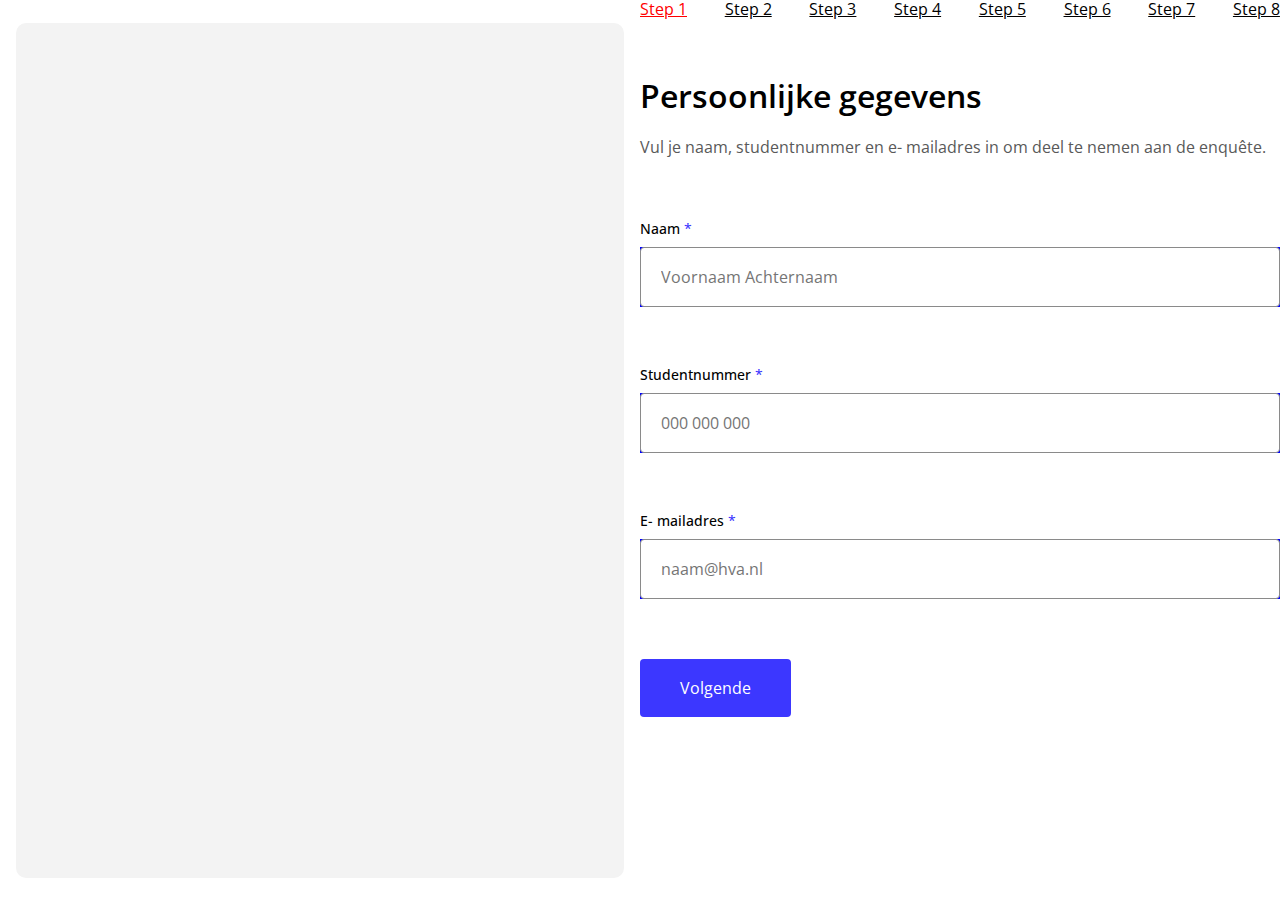
==== commit dfe36a51: "Added structure to readme.md" ====
--- a/website/index.html
+++ b/website/index.html
@@ -15,7 +15,11 @@
    <link href="https://fonts.googleapis.com/css2?family=Open+Sans:wght@300;400;500;600;700;800&display=swap"
       rel="stylesheet">
 
+
+   <link rel="stylesheet" href="./css/reset.css">
+   <link rel="stylesheet" href="./css/custom-properties.css">
    <link rel="stylesheet" href="./css/style.css">
+   
 
    <script type="module" src="./js/app.js"></script>
 </head>
@@ -25,7 +29,7 @@
    <!-- Main -->
    <main>
 
-      <!-- Links -->
+      <!-- Aside -->
       <aside>
          <section>
             <figure>
@@ -42,8 +46,10 @@
       </aside>
 
 
-      <!-- Rechts -->
+      <!-- Section Form -->
       <section>
+
+         <!-- Step Indicator -->
          <nav>
             <ol>
                <li><a href="#field-personal">Step 1</a></li>
@@ -68,311 +74,43 @@
                </p>
 
                <label for="personal-details-name">
-                  <span>Naam</span>
+                  <span>Naam <span id="requirement-star">*</span></span>
                   <div>
-                     <input type="text" id="personal-details-name" name="personal-details-name"
-                        placeholder="Voornaam Achternaam" required>
+                     <input type="text" id="personal-details-name" name="personal-details-name" placeholder="Voornaam Achternaam" required>
+                     <span class="checkmark">&#10003; Perfect!</span>
                   </div>
+
+                  <p class="error-message">Please enter a valid name.</p>
                </label>
 
                <label for="personal-details-student-number">
-                  <span>Studentnummer</span>
+                  <span>Studentnummer <span id="requirement-star">*</span></span>
                   <div>
                      <input type="text" inputmode="numeric" id="personal-details-student-number"
-                        name="personal-details-student-number" placeholder="000 000 000" required>
+                        name="personal-details-student-number" placeholder="000 000 000" required
+                        pattern="^[56]\d{8}$" title="Studentnummer moet beginnen met een 5 of 6 en 9 cijfers lang zijn.">
+                        <span class="checkmark">&#10003; Perfect!</span>
                   </div>
+
+                  <p class="error-message">Please enter a valid name.</p>
                </label>
+               
 
                <label for="personal-details-email">
-                  <span>E- mailadres</span>
+                  <span>E- mailadres <span id="requirement-star">*</span></span>
                   <div>
                      <input type="text" inputmode="email" id="personal-details-email" name="personal-details-email"
                         autocapitalize="off" placeholder="naam@hva.nl" required>
+                        <span class="checkmark">&#10003; Perfect!</span>
                   </div>
+                  <p class="error-message">Please enter a valid name.</p>
                </label>
             </fieldset>
 
 
-            <!-- Project 1 -->
             <fieldset id="field-prj-1">
-
-               <!-- Course Name -->
-               <legend>Title of course 1</legend>
-
-               <!-- Course Description -->
-               <p>Description of Course 1</p>
-
-
-               <h2>Docenten</h2>
-               <p>De docenten die betrokken zijn bij het geven van dit vak.</p>
-
-               <ul>
-                  <li>
-                     <figure>
-                        <img src="https://images.unsplash.com/flagged/photo-1570612861542-284f4c12e75f?ixlib=rb-4.0.3&ixid=MnwxMjA3fDB8MHxwaG90by1wYWdlfHx8fGVufDB8fHx8&auto=format&fit=crop&w=1470&q=80" alt="Portret foto van Joost Faber.">
-                     </figure>
-                     
-                     Joost Faber
-                  </li>
-
-                  <li>
-                     <figure>
-                        <img src="https://images.unsplash.com/flagged/photo-1570612861542-284f4c12e75f?ixlib=rb-4.0.3&ixid=MnwxMjA3fDB8MHxwaG90by1wYWdlfHx8fGVufDB8fHx8&auto=format&fit=crop&w=1470&q=80" alt="Portret foto van Robert Spier.">
-                     </figure>
-                     
-                     Robert Spier
-                  </li>
-               </ul>
-
-
-               <section>
-                  <article>
-                     <h2><span>1</span>In welke weken heb je het vak gevolgd ?</h2>
-                     <p>Vul de start- en einddatum van de periode in waarin je het vak hebt gevolgd.</p>
-                  </article>
-
-                  <!-- Start Week Course -->
-                  <section id="course-date">
-                     <label for="course-start-date">
-                        <span>Startdatum</span>
-                        <input type="text" id="course-start-date" name="course-start-date" placeholder="dd- mm- jj" required>
-                     </label>
-
-                     <label for="course-end-date">
-                        <span>Einddatum</span>
-                        <input type="text" id="course-end-date" name="course-end-date" placeholder="dd- mm- jj" required>
-                     </label>
-                  </section>
-               </section>
-
-
-               <!-- Rating Teaching Material -->
-               <section>
-                  <article>
-                     <h2><span>2</span>Hoe uitdagend vond je de lesstof van het vak ?</h2>
-                     <p>Beoordeel de moeilijkheidsgraad van de lesstof op een schaal van 1 tot 10.</p>
-                  </article>
-
-                  <section id="grading">
-
-                     <!-- Scroll Container -->
-                     <div>
-                   
-                       <section>
-                        <label for="rating-tm-wafs-1a">
-                           1
-                           <input type="radio" id="rating-tm-wafs-1a" name="teaching-material-wafs" value="1">
-                        </label>
-         
-                        <label for="rating-tm-wafs-2a">
-                           2
-                           <input type="radio" id="rating-tm-wafs-2a" name="teaching-material-wafs" value="2">
-                        </label>
-         
-                        <label for="rating-tm-wafs-3a">
-                           3
-                           <input type="radio" id="rating-tm-wafs-3a" name="teaching-material-wafs" value="3">
-                        </label>
-         
-                        <label for="rating-tm-wafs-4a">
-                           4
-                           <input type="radio" id="rating-tm-wafs-4a" name="teaching-material-wafs" value="4">
-                        </label>
-         
-                        <label for="rating-tm-wafs-5a">
-                           5
-                           <input type="radio" id="rating-tm-wafs-5a" name="teaching-material-wafs" value="5">
-                        </label>
-         
-                        <label for="rating-tm-wafs-6a">
-                           6
-                           <input type="radio" id="rating-tm-wafs-6a" name="teaching-material-wafs" value="6">
-                        </label>
-         
-                        <label for="rating-tm-wafs-7a">
-                           7
-                           <input type="radio" id="rating-tm-wafs-7a" name="teaching-material-wafs" value="7">
-                        </label>
-         
-                        <label for="rating-tm-wafs-8a">
-                           8
-                           <input type="radio" id="rating-tm-wafs-8a" name="teaching-material-wafs" value="8">
-                        </label>
-         
-                        <label for="rating-tm-wafs-9a">
-                           9
-                           <input type="radio" id="rating-tm-wafs-9a" name="teaching-material-wafs" value="9">
-                        </label>
-         
-                        <label for="rating-tm-wafs-10a">
-                           10
-                           <input type="radio" id="rating-tm-wafs-10a" name="teaching-material-wafs" value="10">
-                        </label>
-                       </section>
-                   
-                       <!-- Indicator -->
-                       <ul>
-                         <li>Appeltje Eitje 🥱</li>
-                         <li>Heel moeilijk! 🤯</li>
-                       </ul>
-                   
-                     </div>
-
-                   </section>
-
-               </section>
-
-
-               <!-- Rating Explaination Of Teaching Material -->
-               <section>
-                  <article>
-                    <h2><span>3</span>Hoe duidelijk vond je de uitleg van de lesstof ?</h2>
-                    <p>Geef aan hoe begrijpelijk je de uitleg van de lesstof vond op een schaal van 1 tot 10.</p>
-                  </article>
-                
-                  <section id="grading">
-                    
-                    <!-- Scroll Container -->
-                    <div>
-                      
-                    <section>
-                      <label for="rating-ex-wafs-1a">
-                        1
-                        <input type="radio" id="rating-ex-wafs-1a" name="explanation-wafs" value="1">
-                      </label>
-                
-                      <label for="rating-ex-wafs-2a">
-                        2
-                        <input type="radio" id="rating-ex-wafs-2a" name="explanation-wafs" value="2">
-                      </label>
-                
-                      <label for="rating-ex-wafs-3a">
-                        3
-                        <input type="radio" id="rating-ex-wafs-3a" name="explanation-wafs" value="3">
-                      </label>
-                
-                      <label for="rating-ex-wafs-4a">
-                        4
-                        <input type="radio" id="rating-ex-wafs-4a" name="explanation-wafs" value="4">
-                      </label>
-                
-                      <label for="rating-ex-wafs-5a">
-                        5
-                        <input type="radio" id="rating-ex-wafs-5a" name="explanation-wafs" value="5">
-                      </label>
-                
-                      <label for="rating-ex-wafs-6a">
-                        6
-                        <input type="radio" id="rating-ex-wafs-6a" name="explanation-wafs" value="6">
-                      </label>
-                
-                      <label for="rating-ex-wafs-7a">
-                        7
-                        <input type="radio" id="rating-ex-wafs-7a" name="explanation-wafs" value="7">
-                      </label>
-                
-                      <label for="rating-ex-wafs-8a">
-                        8
-                        <input type="radio" id="rating-ex-wafs-8a" name="explanation-wafs" value="8">
-                      </label>
-                
-                      <label for="rating-ex-wafs-9a">
-                        9
-                        <input type="radio" id="rating-ex-wafs-9a" name="explanation-wafs" value="9">
-                      </label>
-                
-                      <label for="rating-ex-wafs-10a">
-                        10
-                        <input type="radio" id="rating-ex-wafs-10a" name="explanation-wafs" value="10">
-                      </label>
-                
-                    </section>
-                
-                    <!-- Indicator -->
-                    <ul>
-                      <li>Erg onduidelijk 🤔</li>
-                      <li>Heel duidelijk! 🤓</li>
-                    </ul>
-                      
-                    </div>
-                  </section>
-                
-                </section>
-
-
-               <!-- Rating Understanding Level -->
-               <section>
-                  <article>
-                     <h2><span>4</span>Hoe goed begreep je de lesstof aan het einde van het vak?</h2>
-                     <p>Geef aan hoe goed je de lesstof begreep aan het einde van het vak.</p>
-                  </article>
-
-                  <section id="emojis">
-                     <div>
-                       <section>
-
-                        <label for="rating-ul-wafs-1a">
-                           😕 Helemaal
-                           <input type="radio" id="rating-ul-wafs-1a" name="understanding-level-1" value="1">
-                        </label>
-   
-                        <label for="rating-ul-wafs-2a">
-                           🤨 Niet
-                           <input type="radio" id="rating-ul-wafs-2a" name="understanding-level-1" value="2">
-                        </label>
-   
-                        <label for="rating-ul-wafs-3a">
-                           😐 Mwah
-                           <input type="radio" id="rating-ul-wafs-3a" name="understanding-level-1" value="3">
-                        </label>
-   
-                        <label for="rating-ul-wafs-4a">
-                           😶 Nauw'lijks
-                           <input type="radio" id="rating-ul-wafs-4a" name="understanding-level-1" value="4">
-                        </label>
-   
-                        <label for="rating-ul-wafs-5a">
-                           🙂 Enigszins
-                           <input type="radio" id="rating-ul-wafs-5a" name="understanding-level-1" value="5">
-                        </label>
-   
-                        <label for="rating-ul-wafs-6a">
-                           😊 Redelijk
-                           <input type="radio" id="rating-ul-wafs-6a" name="understanding-level-1" value="6">
-                        </label>
-   
-                        <label for="rating-ul-wafs-7a">
-                           😃 Goed
-                           <input type="radio" id="rating-ul-wafs-7a" name="understanding-level-1" value="7">
-                        </label>
-   
-                        <label for="rating-ul-wafs-8a">
-                           😁 Erg goed
-                           <input type="radio" id="rating-ul-wafs-8a" name="understanding-level-1" value="8">
-                        </label>
-   
-                        <label for="rating-ul-wafs-9a">
-                           🤓 Uitstekend
-                           <input type="radio" id="rating-ul-wafs-9a" name="understanding-level-1" value="9">
-                        </label>
-   
-                        <label for="rating-ul-wafs-10a">
-                           🧠 Meesterlijk
-                           <input type="radio" id="rating-ul-wafs-10a" name="understanding-level-1" value="10">
-                        </label>
-
-                       </section>
-                   
-                     </div>
-
-                   </section>
-
-
-               </section>
-
-            </fieldset>
-
-            <!-- Course 2 -->
+            </fieldset>
+
             <fieldset id="field-wafs">
                <legend>Web- App From Scratch</legend>
                <p>Description Of Course 2</p>
@@ -392,8 +130,304 @@
 
             <!-- Course 4 -->
             <fieldset id="field-bt">
+
+               <!-- Course Name -->
                <legend>Browser Technologies</legend>
-               <p>Description Of Course 4</p>
+
+               <!-- Course Description -->
+               <p>
+                  Om de kwaliteit van het vak te verbeteren verzoeken we je om deze enquête in te vullen.
+               </p>
+
+               <!-- Course Teachers -->
+               <h2>Docenten</h2>
+               <p>De docenten die betrokken zijn bij het geven van het vak Browser Technologies.</p>
+
+               <ul>
+                  <!-- Teacher 1 -->
+                  <li>
+                     <figure>
+                        <img src="" alt="Portret foto van Joost Faber.">
+                     </figure>
+                     
+                     Joost Faber
+                  </li>
+
+                  <!-- Teacher 2 -->
+                  <li>
+                     <figure>
+                        <img src="" alt="Portret foto van Robert Spier.">
+                     </figure>
+                     
+                     Robert Spier
+                  </li>
+               </ul>
+
+               <!-- Form Course Questions -->
+               <section>
+
+                  <article>
+                     <h2><span>1</span>In welke weken heb je het vak Browser Technologies gevolgd ?</h2>
+                     <p>Vul de start- en einddatum van de periode in waarin je het vak hebt gevolgd.</p>
+                  </article>
+
+                  <!-- Start Week Course -->
+                  <section id="course-date">
+
+                     <!-- Start date input field -->
+                     <label for="course-start-date-bt">
+                        <span>Startdatum <span id="requirement-star">*</span></span>
+                        <div>
+                           <input type="text" inputmode="numeric" id="course-start-date" name="course-start-date" placeholder="dd- mm- jj" required>
+                           <span class="checkmark">&#10003;</span>
+                        </div>
+                        <p class="error-message">Please enter a valid start date.</p>
+                     </label>
+                     
+                     <!-- End date input field -->
+                     <label for="course-end-date-bt">
+                        <span>Einddatum <span id="requirement-star">*</span></span>
+                        <div>
+                           <input type="text" inputmode="numeric" id="course-end-date" name="course-end-date" placeholder="dd- mm- jj" required>
+                           <span class="checkmark">&#10003;</span>
+                        </div>
+                        <p class="error-message">Please enter a valid end date.</p>
+                     </label>
+
+                  </section>
+               </section>
+
+               <!-- Rating Teaching Material -->
+               <section>
+                  <article>
+                     <h2><span>2</span>Hoe uitdagend vond je de lesstof van het vak Browser Technologies ?</h2>
+                     <p>Beoordeel de moeilijkheidsgraad van de lesstof op een schaal van 1 tot 10. <span id="requirement-star">*</span></p>
+                  </article>
+
+                  <section id="rating">
+
+                     <!-- Scroll Container -->
+                     <div>
+                     
+                        <section>
+                           <label for="rating-tm-wafs-1a">
+                              1
+                              <input type="radio" id="rating-tm-wafs-1a" name="teaching-material-wafs" value="1" required>
+                           </label>
+
+                           <label for="rating-tm-wafs-2a">
+                              2
+                              <input type="radio" id="rating-tm-wafs-2a" name="teaching-material-wafs" value="2">
+                           </label>
+
+                           <label for="rating-tm-wafs-3a">
+                              3
+                              <input type="radio" id="rating-tm-wafs-3a" name="teaching-material-wafs" value="3">
+                           </label>
+
+                           <label for="rating-tm-wafs-4a">
+                              4
+                              <input type="radio" id="rating-tm-wafs-4a" name="teaching-material-wafs" value="4">
+                           </label>
+
+                           <label for="rating-tm-wafs-5a">
+                              5
+                              <input type="radio" id="rating-tm-wafs-5a" name="teaching-material-wafs" value="5">
+                           </label>
+
+                           <label for="rating-tm-wafs-6a">
+                              6
+                              <input type="radio" id="rating-tm-wafs-6a" name="teaching-material-wafs" value="6">
+                           </label>
+
+                           <label for="rating-tm-wafs-7a">
+                              7
+                              <input type="radio" id="rating-tm-wafs-7a" name="teaching-material-wafs" value="7">
+                           </label>
+
+                           <label for="rating-tm-wafs-8a">
+                              8
+                              <input type="radio" id="rating-tm-wafs-8a" name="teaching-material-wafs" value="8">
+                           </label>
+
+                           <label for="rating-tm-wafs-9a">
+                              9
+                              <input type="radio" id="rating-tm-wafs-9a" name="teaching-material-wafs" value="9">
+                           </label>
+
+                           <label for="rating-tm-wafs-10a">
+                              10
+                              <input type="radio" id="rating-tm-wafs-10a" name="teaching-material-wafs" value="10">
+                           </label>
+                        </section>
+                     
+                        <!-- Indicator -->
+
+                        <ul>
+                           <li>Appeltje Eitje 🥱</li>
+                           <li>Heel moeilijk! 🤯</li>
+                        </ul>
+
+                     </div>
+
+                     <span id="radio-error" style="display:none; color: red;"></span>
+
+                  </section>
+
+               </section>
+
+
+               <!-- Rating Explaination Of Teaching Material -->
+               <section>
+                  <article>
+                     <h2><span>3</span>Hoe duidelijk vond je de uitleg van de lesstof Browser Technologies ?</h2>
+                     <p>Geef aan hoe begrijpelijk je de uitleg van de lesstof vond op een schaal van 1 tot 10. <span id="requirement-star">*</span></p>
+                  </article>
+                  
+                  <section id="rating">
+                     
+                     <!-- Scroll Container -->
+                     <div>
+                        
+                     <section>
+                        <label for="rating-ex-wafs-1a">
+                        1
+                        <input type="radio" id="rating-ex-wafs-1a" name="explanation-wafs" value="1" required>
+                        </label>
+                  
+                        <label for="rating-ex-wafs-2a">
+                        2
+                        <input type="radio" id="rating-ex-wafs-2a" name="explanation-wafs" value="2">
+                        </label>
+                  
+                        <label for="rating-ex-wafs-3a">
+                        3
+                        <input type="radio" id="rating-ex-wafs-3a" name="explanation-wafs" value="3">
+                        </label>
+                  
+                        <label for="rating-ex-wafs-4a">
+                        4
+                        <input type="radio" id="rating-ex-wafs-4a" name="explanation-wafs" value="4">
+                        </label>
+                  
+                        <label for="rating-ex-wafs-5a">
+                        5
+                        <input type="radio" id="rating-ex-wafs-5a" name="explanation-wafs" value="5">
+                        </label>
+                  
+                        <label for="rating-ex-wafs-6a">
+                        6
+                        <input type="radio" id="rating-ex-wafs-6a" name="explanation-wafs" value="6">
+                        </label>
+                  
+                        <label for="rating-ex-wafs-7a">
+                        7
+                        <input type="radio" id="rating-ex-wafs-7a" name="explanation-wafs" value="7">
+                        </label>
+                  
+                        <label for="rating-ex-wafs-8a">
+                        8
+                        <input type="radio" id="rating-ex-wafs-8a" name="explanation-wafs" value="8">
+                        </label>
+                  
+                        <label for="rating-ex-wafs-9a">
+                        9
+                        <input type="radio" id="rating-ex-wafs-9a" name="explanation-wafs" value="9">
+                        </label>
+                  
+                        <label for="rating-ex-wafs-10a">
+                        10
+                        <input type="radio" id="rating-ex-wafs-10a" name="explanation-wafs" value="10">
+                        </label>
+                  
+                     </section>
+                  
+                     <!-- Indicator -->
+                     <ul>
+                        <li>Erg onduidelijk 🤔</li>
+                        <li>Heel duidelijk! 🤓</li>
+                     </ul>
+                        
+                     </div>
+
+                     <span id="radio-error" style="display:none; color: red;"></span>
+
+                  </section>
+                  
+               </section>
+
+
+               <!-- Grading Understanding Level -->
+               <section>
+                  <article>
+                     <h2><span>4</span>Hoe goed begreep je de lesstof aan het einde van het vak Browser Technologies?</h2>
+                     <p>Geef aan hoe goed je de lesstof begreep aan het einde van het vak. <span id="requirement-star">*</span></p>
+                  </article>
+
+                  <section id="grading">
+                     <div>
+                        <section>
+
+                        <label for="rating-ul-wafs-1a">
+                           <span>😕</span> <span>Helemaal</span>
+                           <input type="radio" id="rating-ul-wafs-1a" name="understanding-level-1" value="1" required>
+                        </label>
+
+                        <label for="rating-ul-wafs-2a">
+                           <span>🤨</span> <span>Niet</span>
+                           <input type="radio" id="rating-ul-wafs-2a" name="understanding-level-1" value="2">
+                        </label>
+
+                        <label for="rating-ul-wafs-3a">
+                           <span>😐</span> <span>Mwah</span>
+                           <input type="radio" id="rating-ul-wafs-3a" name="understanding-level-1" value="3">
+                        </label>
+
+                        <label for="rating-ul-wafs-4a">
+                           <span>😶</span> <span>Nauw'lijks</span>
+                           <input type="radio" id="rating-ul-wafs-4a" name="understanding-level-1" value="4">
+                        </label>
+
+                        <label for="rating-ul-wafs-5a">
+                           <span>🙂</span> <span>Enigszins</span>
+                           <input type="radio" id="rating-ul-wafs-5a" name="understanding-level-1" value="5">
+                        </label>
+
+                        <label for="rating-ul-wafs-6a">
+                           <span>😊</span> <span>Redelijk</span>
+                           <input type="radio" id="rating-ul-wafs-6a" name="understanding-level-1" value="6">
+                        </label>
+
+                        <label for="rating-ul-wafs-7a">
+                           <span>😃</span> <span>Goed</span>
+                           <input type="radio" id="rating-ul-wafs-7a" name="understanding-level-1" value="7">
+                        </label>
+
+                        <label for="rating-ul-wafs-8a">
+                           <span>😁</span> <span>Erg'goed</span>
+                           <input type="radio" id="rating-ul-wafs-8a" name="understanding-level-1" value="8">
+                        </label>
+
+                        <label for="rating-ul-wafs-9a">
+                           <span>🤓</span> <span>Uitstekend</span>
+                           <input type="radio" id="rating-ul-wafs-9a" name="understanding-level-1" value="9">
+                        </label>
+
+                        <label for="rating-ul-wafs-10a">
+                           <span>🧠</span> <span>Meesterlijk</span>
+                           <input type="radio" id="rating-ul-wafs-10a" name="understanding-level-1" value="10">
+                        </label>
+
+                        </section>
+                     
+                     </div>
+
+                     <span id="radio-error" style="display:none; color: red;"></span>
+
+                  </section>
+
+               </section>
+               
             </fieldset>
 
             <!-- Course 5 -->
@@ -410,6 +444,9 @@
                <button type="submit" aria-label="finish">Finish</button>
             </fieldset>
 
+
+
+
          </form>
 
 
--- a/website/css/custom-properties.css
+++ b/website/css/custom-properties.css
@@ -0,0 +1,40 @@
+/* ***************** */
+/* Custom Properties */
+/* ***************** */
+
+:root {
+    --primary-color: #3C37FF;
+  
+    --primary-background-color: white;
+    --secondary-background-color: black;
+    --tertiary-background-color: #f3f3f3;
+  
+    --primary-font-family: 'Open Sans', 'Helvetica Neue', Helvetica, Arial, sans-serif;
+  
+    --primary-text-color: black;
+    --secondary-text-color: white;
+    --tertiary-text-color: #595959 ;
+  
+  
+    --form-heading-font-size: 3.2rem;
+  
+    --heading-font-weight: 600;
+  
+    --body-font-size: 1.6rem;
+    --body-font-weight: 400;
+  
+    --XS-spacer: 1rem;
+    --S-spacer: 2rem;
+    --M-spacer: 4rem;
+    --L-spacer: 6rem;
+    --XL-spacer: 8rem;
+    --XXL-spacer: 12rem;
+  
+    --XS-font-size: 1.4rem;
+    --S-font-size: 1.6rem;
+    --M-font-size: 1.8rem;
+    --L-font-size: 2.4rem;
+    --XL-font-size: 3.2rem;
+    --XXL-font-size: 4rem;
+    
+  }--- a/website/css/style.css
+++ b/website/css/style.css
@@ -1,324 +1,5 @@
-/* ***** */
-/* Reset */
-/* ***** */
-
-html {
-  line-height: 1.15; /* 1 */
-  -webkit-text-size-adjust: 100%; /* 2 */
-}
-
-/* 1. Remove the margin in all browsers. */
-
-body {
-  margin: 0;
-}
-
-/* 2. Render the main element consistently in IE. */
-
-main {
-  display: block;
-}
-
-/* 3. Correct the font size and margin on h1 elements within section and article contexts in Chrome, Firefox, and Safari. */
-
-h1 {
-  font-size: 2em;
-  margin: 0.67em 0;
-}
-
-/* 4. Add the correct box sizing in Firefox, and show the overflow in Edge and IE. */
-
-hr {
-  box-sizing: content-box; /* 1 */
-  height: 0; /* 1 */
-  overflow: visible; /* 2 */
-}
-
-/* 5. Correct the inheritance and scaling of font size in all browsers, and correct the odd em font sizing in all browsers. */
-
-pre {
-  font-family: monospace, monospace; /* 1 */
-  font-size: 1em; /* 2 */
-}
-
-
-/* 6. Remove the gray background on active links in IE 10. */
-
-a {
-  background-color: transparent;
-}
-
-/* 7. Remove the bottom border in Chrome 57-, and add the correct text decoration in Chrome, Edge, IE, Opera, and Safari. */
-
-abbr[title] {
-  border-bottom: none; /* 1 */
-  text-decoration: underline; /* 2 */
-  text-decoration: underline dotted; /* 2 */
-}
-
-/* 8. Add the correct font weight in Chrome, Edge, and Safari. */
-
-b,
-strong {
-  font-weight: bolder;
-}
-
-/* 9. Correct the inheritance and scaling of font size in all browsers, and correct the odd em font sizing in all browsers. */
-
-code,
-kbd,
-samp {
-  font-family: monospace, monospace; /* 1 */
-  font-size: 1em; /* 2 */
-}
-
-/* 10. Add the correct font size in all browsers. */
-
-small {
-  font-size: 80%;
-}
-
-/* 11. Prevent sub and sup elements from affecting the line height in all browsers. */
-
-sub,
-sup {
-  font-size: 75%;
-  line-height: 0;
-  position: relative;
-  vertical-align: baseline;
-}
-
-sub {
-  bottom: -0.25em;
-}
-
-sup {
-  top: -0.5em;
-}
-
-/* 12. Remove the border on images inside links in IE 10. */
-
-img {
-  border-style: none;
-}
-
-/* 13. Change the font styles in all browsers, and remove the margin in Firefox and Safari. */
-
-button,
-input,
-optgroup,
-select,
-textarea {
-  font-family: inherit; /* 1 */
-  font-size: 100%; /* 1 */
-  line-height: 1.15; /* 1 */
-  margin: 0; /* 2 */
-}
-
-/* 14. Show the overflow in Edge. */
-
-button,
-input {
-  /* 1 */
-  overflow: visible;
-}
-
-/* 15. Remove the inheritance of text transform in Firefox. */
-
-button,
-select {
-  /* 1 */
-  text-transform: none;
-}
-
-/* 16. Correct the inability to style clickable types in iOS and Safari. */
-
-button,
-[type='button'],
-[type='reset'],
-[type='submit'] {
-  -webkit-appearance: button;
-}
-
-/* 17. Remove the inner border and padding in Firefox. */
-
-button::-moz-focus-inner,
-[type='button']::-moz-focus-inner,
-[type='reset']::-moz-focus-inner,
-[type='submit']::-moz-focus-inner {
-  border-style: none;
-  padding: 0;
-}
-
-/* 18. Restore the focus styles unset by the previous rule. */
-
-button:-moz-focusring,
-[type='button']:-moz-focusring,
-[type='reset']:-moz-focusring,
-[type='submit']:-moz-focusring {
-  outline: 1px dotted ButtonText;
-}
-
-/* 19. Correct the padding in Firefox. */
-
-fieldset {
-  padding: 0.35em 0.75em 0.625em;
-}
-
-/* 20. Correct the text wrapping in Edge and IE. Correct the color inheritance from fieldset elements in IE. Remove the padding so developers are not caught out when they zero out fieldset elements in all browsers. */
-
-legend {
-  box-sizing: border-box; /* 1 */
-  color: inherit; /* 2 */
-  display: table; /* 1 */
-  max-width: 100%; /* 1 */
-  padding: 0; /* 3 */
-  white-space: normal; /* 1 */
-}
-
-/* 21. Add the correct vertical alignment in Chrome, Firefox, and Opera. */
-
-progress {
-  vertical-align: baseline;
-}
-
-/* 22. Remove the default vertical scrollbar in IE 10+. */
-
-textarea {
-  overflow: auto;
-}
-
-/* 23. Add the correct box sizing in IE 10. Remove the padding in IE 10. */
-
-[type='checkbox'],
-[type='radio'] {
-  box-sizing: border-box; /* 1 */
-  padding: 0; /* 2 */
-}
-
-/* 24. Correct the cursor style of increment and decrement buttons in Chrome. */
-
-[type='number']::-webkit-inner-spin-button,
-[type='number']::-webkit-outer-spin-button {
-  height: auto;
-}
-
-/* 25. Correct the odd appearance in Chrome and Safari. Correct the outline style in Safari. */
-
-[type='search'] {
-  -webkit-appearance: textfield; /* 1 */
-  outline-offset: -2px; /* 2 */
-}
-
-/* 26. Remove the inner padding in Chrome and Safari on macOS. */
-
-[type='search']::-webkit-search-decoration {
-  -webkit-appearance: none;
-}
-
-/* 27. Correct the inability to style clickable types in iOS and Safari. Change font properties to inherit in Safari. */
-
-::-webkit-file-upload-button {
-  -webkit-appearance: button; /* 1 */
-  font: inherit; /* 2 */
-}
-
-/* 28. Add the correct display in Edge, IE 10+, and Firefox. */
-
-details {
-  display: block;
-}
-
-/* 29. Add the correct display in all browsers. */
-
-summary {
-  display: list-item;
-}
-
-/* 30. Add the correct display in IE 10+. */
-
-template {
-  display: none;
-}
-
-/* 31. Add the correct display in IE 10. */
-
-[hidden] {
-  display: none;
-}
-
-/* 32. To make sure that the width and height of elements include the padding and border. */
-
-*, *::after, *::before {
-  box-sizing:border-box;  
-}
-
-
-
-
-/* ***************** */
-/* Custom Properties */
-/* ***************** */
-
-:root {
-  --primary-color: #3C37FF;
-
-  --primary-background-color: white;
-  --secondary-background-color: black;
-  --tertiary-background-color: #f3f3f3;
-
-  --primary-font-family: 'Open Sans', 'Helvetica Neue', Helvetica, Arial, sans-serif;
-
-  --primary-text-color: black;
-  --secondary-text-color: white;
-  --tertiary-text-color: #8A8A8A;
-
-
-  --form-heading-font-size: 3.2rem;
-
-  --heading-font-weight: 600;
-
-  --body-font-size: 1.6rem;
-  --body-font-weight: 400;
-
-  --XS-spacer: 1rem;
-  --S-spacer: 2rem;
-  --M-spacer: 4rem;
-  --L-spacer: 6rem;
-  --XL-spacer: 8rem;
-  --XXL-spacer: 12rem;
-
-  --XS-font-size: 1.4rem;
-  --S-font-size: 1.6rem;
-  --M-font-size: 1.8rem;
-  --L-font-size: 2.4rem;
-  --XL-font-size: 3.2rem;
-  --XXL-font-size: 4rem;
-
-}
-
-
-/* @media (prefers-color-scheme: dark) {
-
-  :root {
-    --primary-color: #3C37FF;
-
-    --primary-background-color: white;
-    --secondary-background-color: black;
-    --tertiary-background-color: #acacac;
-
-    --primary-text-color: white;
-    --secondary-text-color: black;
-    --tertiary-text-color: #acacac;
-  }
-
-} */
-
-
-
-
 /* ********** */
-/* Html, Body */
+/* HTML, Body */
 /* ********** */
 
 html, body {
@@ -326,6 +7,7 @@
 
   height: 100%;
 }
+
 
 /* **** */
 /* Main */
@@ -333,7 +15,7 @@
 
 main {
   width: 100%;
-  height: 100%;
+  min-height: 100%;
 }
 
 
@@ -346,8 +28,6 @@
 }
 
 
-
-
 /* ************ */
 /* Main Section */
 /* ************ */
@@ -360,16 +40,10 @@
   align-items: center;
 }
 
-
 /* **************** */
 /* Main Section Nav */
 /* **************** */
 
-
-/* ************** */
-/* Step Indicator */
-/* ************** */
-
 main > section > nav {
   padding-bottom: var(--L-spacer);
 
@@ -420,7 +94,7 @@
 /* Main Section Form */
 /* ***************** */
 
-form {
+main > section > form {
   display: flex;
   flex-direction: column;
 
@@ -485,16 +159,21 @@
 
 form fieldset legend + p {
   --p-font-family: var(--primary-font-family);
-  --p-font-size: var(--body-font-size);
+  --p-font-size: 1.6rem;
   --p-font-weight: var(--body-font-weight);
 
   --p-text-color: var(--tertiary-text-color);
 
-  padding-bottom: var(--M-spacer);
+  padding: 0;
+  margin: 0;
+
+  padding-bottom: var(--L-spacer);
 
   font-family: var(--p-font-family);
   font-size: var(--p-font-size);
   font-weight: var(--p-font-weight);
+
+  line-height: 1.6;
 
   color: var(--p-text-color);
 }
@@ -530,14 +209,14 @@
 /* *************************** */
 
 form fieldset legend + p + h2 + p {
-  padding-bottom: var(--S-spacer);
+  padding-bottom: var(--M-spacer);
   margin: 0;
   
   font-family: var(--primary-font-family);
   font-size: 1.6rem;
   font-weight: 400;
 
-  line-height: 1.4;
+  line-height: 1.6;
   
   color: var(--tertiary-text-color);
 }
@@ -612,11 +291,13 @@
 /* ********************* */
 
 form fieldset > section {
-  padding-bottom: var(--XXL-spacer);
+  padding-bottom: var(--XL-spacer);
 
   display: flex;
 
   flex-direction: column;
+
+  width: 100%;
 }
 
 /* ******************************* */
@@ -633,7 +314,7 @@
 
 form fieldset > section article h2 {
   --form-h2-font-family: var(--primary-font-family);
-  --form-h2-font-size: 1.8rem;
+  --form-h2-font-size: 2rem;
   --form-h2-font-weight: var(--heading-font-weight);
 
   --form-h2-text-color: var(--primary-text-color);
@@ -645,9 +326,11 @@
   font-size: var(--form-h2-font-size);
   font-weight: var(--form-h2-font-weight);
 
+  font-size: 2rem;
+
   line-height: 1.4;
   
-  color: var(--form-h2-text-color);
+  color: var(--primary-text-color);
 }
 
 /* **********************/
@@ -655,8 +338,37 @@
 /* ******************** */
 
 form fieldset > section article h2 span {
+  z-index: 99;
+
+  display: inline-block;
+  width: 1.5em;
+  height: 1.5em;
+
+  text-align: center;
+
+  position: relative;
   margin-right: var(--XS-spacer);
-}
+
+  color: white;
+}
+
+form fieldset > section article h2 span::before {
+  z-index: -1;
+  content: "";
+  display: inline-block;
+  width: 1.5em;
+  height: 1.5em;
+  border-radius: 50%;
+  background-color: var(--primary-color);
+  color: white;
+  font-weight: bold;
+  text-align: center;
+  line-height: 1.5em;
+  position: absolute;
+
+  inset: 0;
+}
+
 
 /* ************************* */
 /* Form Question Description */
@@ -676,106 +388,186 @@
   font-size: var(--p-font-size);
   font-weight: var(--p-font-weight);
 
+  line-height: 1.6;
+
   color: var(--p-text-color);
 }
 
 
-/* **************************** */
-/* Form Fieldset Section Inputs */
-/* **************************** */
-
-form fieldset > section {
-  max-width: 78rem;
-}
-
-form fieldset > section section#grading {
+
+
+
+
+
+
+
+/* *********** */
+/* Form Inputs */
+/* *********** */
+
+
+
+/* **************** */
+/* Personal Details */
+/* **************** */
+
+form fieldset label[for^="personal-details"] {
+  --form-label-font-family: var(--primary-font-family);
+  --form-label-font-size: 1.4rem;
+
+  --form-label-text-color: var(--primary-text-color);
+
+  padding-bottom: var(--L-spacer);
+
+  display: flex;
+  flex-direction: column;
+
+  font-family: var(--form-label-font-family);
+  font-size: var(--form-label-font-size);
+
+  font-weight: 500;
+
+  color: var(--form-label-text-color);
+
+  width: 100%;
+}
+
+form fieldset label span {
+  padding-bottom: var(--XS-spacer);
+}
+
+#requirement-star {
+  color: var(--primary-color);
+}
+
+
+
+
+
+form fieldset label input[type="text"]:invalid {
+  /* outline: 1px solid red; */
+}
+
+form fieldset label input[type="text"]:valid {
+  /* outline: 1px solid green;
+
+  background-color: rgba(60, 55, 255, 0.05); */
+}
+
+
+
+form fieldset label input[type="text"]:focus {
+  filter: none;
+
+  color: black;
+
+  font-weight: 600;
+
+  outline: 2px solid #1A1AFF;
+
+  background-color: #78aaff80;
+}
+
+
+
+/* ****************** */
+/* Form Inputs Rating */
+/* ****************** */
+
+#rating {
+  overflow: hidden;
+  position: relative;
+  width: 100%;
+}
+
+/* Scroll Container */
+#rating > div {
+  display: flex;
+
+  flex-wrap: nowrap;
+  flex-direction: column;
+
+  justify-content: space-between;
+
   overflow-x: scroll;
-  overflow-y: hidden;
-
-  -ms-overflow-style: none;
-  scrollbar-width: none;
-
   -webkit-overflow-scrolling: touch;
-
-  display: inline-block;
-  white-space: nowrap;
-
-  width: 100%;
-  max-width: 100%;
-
-  background-color: red;
-}
-
-form fieldset > section section#grading div {
-  display: inline-block;
-  white-space: nowrap;
-}
-
-
-
-form fieldset > section section::-webkit-scrollbar{
-  display: none;
-}
-
-
-/* ****** */
-/* Inputs */
-/* ****** */
-
-form fieldset > section section#grading div section {
-  padding-bottom: var(--XS-spacer);
-
-  display: inline-block;
-
+  scrollbar-width: none; /* Hide scrollbar for Firefox */
+  -ms-overflow-style: none; /* Hide scrollbar for IE and Edge */
+}
+
+#rating > div section {
+  padding-bottom: var(--S-spacer);
+}
+
+#rating > div::-webkit-scrollbar {
+  display: none; /* Hide scrollbar for Webkit browsers */
+}
+
+/* Sections */
+#rating section {
+  display: flex;
+
+  gap: 1rem;
+
+  width: 100%;
+}
+
+/* Labels */
+#rating label {
+}
+
+/* Input */
+#rating input[type="radio"] {
+
+}
+
+#rating div {
+  width: 100%;
+}
+
+#rating div section {
+  width: 100%;
+}
+
+/* Indicator */
+#rating ul {
+  padding: 0;
+  margin: 0;
+
+  display: flex;
   justify-content: space-between;
-
-  width: 100%;
-}
-
-
-/* ********* */
-/* Indicator */
-/* ********* */
-
-form fieldset > section section#grading div ul {
-  padding: 0;
-  margin: 0;
-
-  display: flex;
-  
-  justify-content: space-between;
-}
-
-form fieldset > section section#grading div ul li {
-  list-style: none;
-
+  list-style-type: none;
+}
+
+#rating ul li {
   font-family: var(--primary-font-family);
-  font-size: 1.4rem;
-
-  color: var(--tertiary-text-color);
-}
-
-
-
-
-
-
-
+  font-size: 1.6rem;
+}
+
+
+
+
+
+
+
+
+
+:root {
+  --form-text-input-border-thickness: 0.1rem;
+  --form-text-input-border-color: #8A8A8A;
+
+  --form-text-input-border: var(--form-text-input-border-color) var(--form-text-input-border-thickness) solid;
+  --form-text-input-border-radius: .4rem;
+
+  --form-text-input-font-family: var(--primary-font-family);
+  --form-text-input-font-size: var(--body-font-size);
+}
 
 /* *************** */
 /* Input Type Text */
 /* *************** */
 
 form fieldset label input[type="text"] {
-  --form-text-input-border-thickness: 0.1rem;
-  --form-text-input-border-color: #8A8A8A;
-
-  --form-text-input-border: var(--form-text-input-border-color) var(--form-text-input-border-thickness) solid;
-  --form-text-input-border-radius: .4rem;
-
-  --form-text-input-font-family: var(--primary-font-family);
-  --form-text-input-font-size: var(--body-font-size);
-
   padding: 0;
   margin: 0;
 
@@ -790,78 +582,33 @@
   border: var(--form-text-input-border);
   border-radius: var(--form-text-input-border-radius);
 }
-
 
 /* *************************** */
 /* Input Type Text Focus State */
 /* *************************** */
 
 form fieldset label input[type="text"]:focus {
-  --form-text-input-border-thickness: 0.1rem;
-  --form-text-input-border-color: var(--primary-color);
-
-  --form-text-input-border: var(--form-text-input-border-color) var(--form-text-input-border-thickness) solid;
-  --form-text-input-border-radius: .4rem;
-
-  outline: var(--form-text-input-border);
-
-  background-color: rgba(60, 55, 255, 0.05);
-}
-
-
-/* ******************* */
-/* Input Type Required */
-/* ******************* */
-
-form fieldset label:has(input[type="text"]:required) span::after {
-  --form-label-accent-color: var(--primary-color);
-  --form-label-accent-font-family: var(--primary-font-family);
-  --form-label-accent-font-size: 1.4rem;
-
-  padding-left: var(--XS-spacer);
-
-  content:'*';
-
-  font-family: var(--primary-font-family);
-  font-size: var(--form-label-accent-font-size);
-  
-  color: var(--form-label-accent-color);
-}
-
-
-/* ***************** */
-/* Input Course Date */
-/* ***************** */
-
-form fieldset > section > section#course-date {
+}
+
+
+
+
+/* **** */
+/* Date */
+/* **** */
+
+form fieldset section#course-date {
   display: flex;
 
   gap: var(--XS-spacer);
-
-  width: 100%;
-}
-
-
-
-
-
-
-
-
-
-
-
-
-/* Personal Details */
-
-form fieldset label[for^="personal-details"] {
+}
+
+form fieldset section#course-date label[for^="course-start-date"], form fieldset label[for^="course-end-date"] {
   --form-label-font-family: var(--primary-font-family);
   --form-label-font-size: 1.4rem;
 
   --form-label-text-color: var(--primary-text-color);
 
-  padding-bottom: var(--L-spacer);
-
   display: flex;
   flex-direction: column;
 
@@ -871,94 +618,22 @@
   font-weight: 500;
 
   color: var(--form-label-text-color);
-
-  width: 100%;
-}
-
-form fieldset label span {
+}
+
+form fieldset section#course-date label[for^="course-start-date"] span, form fieldset label[for^="course-end-date"] span {
   padding-bottom: var(--XS-spacer);
 }
 
 
 
-
-
-
-
-
-
-
-/* ******************** */
-/* Course Start And End */
-/* ******************** */
-
-form fieldset label[for^="course-start-date"], form fieldset label[for^="course-end-date"] {
-  --form-label-font-family: var(--primary-font-family);
-  --form-label-font-size: 1.4rem;
-
-  --form-label-text-color: var(--primary-text-color);
-
-  flex: 1;
-
-  display: flex;
-  flex-direction: column;
-
-  font-family: var(--form-label-font-family);
-  font-size: var(--form-label-font-size);
-
-  font-weight: 500;
-
-  color: var(--form-label-text-color);
-}
-
-
-
-
-
-
-
-
-
-
-
-
-
-
-
-
-
-
-
-
-
-
-
-
-
-
-
-/* ************* */
-/* Inputs radio. */
-/* ************* */
-
-
-form fieldset section label[for^="rating-ex"].idle, form fieldset section label[for^="rating-tm"].idle {
-  display: none;
-}
-
-
-
-form fieldset input[type="radio"] {
-  position: absolute;
-
-  appearance: none;
-}
-
-
-
-/* ************************ */
-/* Rating Teaching Material */
-/* ************************ */
+/* ****** */
+/* Rating */
+/* ****** */
+
+
+/* ******************************* */
+/* Rating Teaching Material Labels */
+/* ******************************* */
 
 form fieldset section label[for^="rating-tm"] {
   --rating-tm-padding: 1.5rem 3rem;
@@ -1003,15 +678,10 @@
   background-color: rgba(120, 170, 255, 0.50);
 }
 
-form fieldset label:has(input[type="radio"][id^="rating-tm"]:not(:checked)) {
-}
-
-
-
-
-/* *************************************** */
-/* Rating Explanation of Teaching Material */
-/* *************************************** */
+
+/* ************************* */
+/* Rating Explanaition Label */
+/* ************************* */
 
 form fieldset section label[for^="rating-ex"] {
   --rating-tm-padding: 1.5rem 3rem;
@@ -1056,35 +726,84 @@
   background-color: rgba(120, 170, 255, 0.50);
 }
 
-form fieldset label:has(input[type="radio"][id^="rating-ex"]:not(:checked)) {
-}
-
-
-
-
-
-
-
-
-
-
-
-
-
-
-
-
-
-
-
-
-
-/* ************************** */
-/* Rating Understanding Level */
-/* ************************** */
+
+/* ******* */
+/* Grading */
+/* ******* */
+
+
+#grading {
+  overflow: hidden;
+  position: relative;
+  width: 100%;
+}
+
+/* Scroll Container */
+#grading > div {
+  display: flex;
+
+  flex-wrap: nowrap;
+  flex-direction: column;
+
+  justify-content: space-between;
+
+  overflow-x: scroll;
+  -webkit-overflow-scrolling: touch;
+  scrollbar-width: none; /* Hide scrollbar for Firefox */
+  -ms-overflow-style: none; /* Hide scrollbar for IE and Edge */
+}
+
+#grading > div::-webkit-scrollbar {
+  display: none; /* Hide scrollbar for Webkit browsers */
+}
+
+/* Sections */
+#grading section {
+  display: flex;
+
+  gap: 1rem;
+
+  width: 100%;
+}
+
+/* Labels */
+#grading label {
+}
+
+/* Input */
+#rating input[type="radio"] {
+
+}
+
+#rating div {
+  width: 100%;
+}
+
+#rating div section {
+  display: flex;
+}
+
+/* Indicator */
+#rating ul {
+  padding: 0;
+  margin: 0;
+
+  display: none;
+  justify-content: space-between;
+  list-style-type: none;
+}
+
+#rating ul li {
+  font-family: var(--primary-font-family);
+  font-size: 1.6rem;
+}
+
+/* *************************** */
+/* Grading Understanding Level */
+/* *************************** */
 
 form fieldset section label[for^="rating-ul"] {
-  --rating-ul-padding: 1.5rem 3rem;
+  --rating-ul-padding: 2rem 1rem;
 
   --rating-ul-font-family: var(--primary-font-family);
   --rating-ul-font-size: 1.6rem;
@@ -1117,6 +836,11 @@
   background-color: var(--rating-ul-background-color);
 }
 
+form fieldset section label[for^="rating-ul"] span {
+  padding-right: var(--XS-spacer);
+  padding-bottom: 0;
+}
+
 form fieldset label:has(input[type="radio"][id^="rating-ul"]:checked) {
   filter: none;
 
@@ -1129,23 +853,54 @@
   background-color: rgba(120, 170, 255, 0.50);
 }
 
-form fieldset label:has(input[type="radio"][id^="rating-ul"]:not(:checked)) {
-}
-
-
-
-
-
+form fieldset label.checked {
+  filter: none;
+
+  color: #1A1AFF;
+
+  font-weight: 700;
+
+  border: 2px solid #1A1AFF;
+
+  background-color: #78aaff80;
+}
+
+
+/* ************* */
+/* Radio Buttons */
+/* ************* */
+
+form fieldset input[type="radio"] {
+  appearance: none;
+
+  position: absolute;
+}
+
+
+
+
+
+
+
+
+
+/* ******** */
+/* Form Nav */
+/* ******** */
 
 form fieldset > nav {
   padding-bottom: var(--M-spacer);
 
   display: flex;
 
-  width: 100%;
-}
-
-
+  gap: 0.8rem;
+
+  width: 100%;
+}
+
+/* **************** */
+/* Form Nav Buttons */
+/* **************** */
 
 form fieldset > nav button {
   --form-primary-button-padding: 2rem 4rem;
@@ -1162,6 +917,8 @@
   font-family: var(--form-primary-button-font-family);
   font-size: var(--form-primary-button-font-size);
 
+  text-transform: capitalize;
+
   color: var(--form-primary-button-text-color);
 
   border: none;
@@ -1175,8 +932,20 @@
   background-color: var(--form-primary-button-background-color);
 }
 
+form fieldset > nav button#primary:focus {
+  outline: .5rem solid red;
+  background-color: var(--form-primary-button-background-color);
+}
+
+form fieldset > nav button#primary.active {
+  --form-primary-button-background-color: var(--primary-color);
+  background-color: var(--form-primary-button-background-color);
+}
+
 form fieldset > nav button#secondary {
-  --form-primary-button-background-color: black;
+  --form-primary-button-background-color: transparent;
+  color: black;
+  border: 1px solid #acacac;
   background-color: var(--form-primary-button-background-color);
 }
 
@@ -1195,40 +964,53 @@
 
 
 
-
-
-
-
-
-
-
-
-
-
-
-
-
-
-
-
-
-
-
-
-
-
-
-
-
-
-
-
-
-
-
-
-
-
+/* Validation. */
+
+form fieldset label[for^="personal-details"] div {
+  position: relative;
+
+  background-color: blue;
+
+  width: 100%;
+}
+
+form fieldset label[for^="course-start-date-bt"] div, form fieldset label[for^="course-end-date-bt"] div {
+  position: relative;
+
+  background-color: blue;
+
+  width: 100%;
+}
+
+.error-message {
+  color: red;
+  font-size: 12px;
+  display: none;
+}
+
+.radio-error {
+  display: none;
+  color: red;
+  font-size: 12px;
+}
+
+.checkmark {
+  position: absolute;
+  font-size: 2rem;
+  bottom: 0;
+  right: 1rem;
+  display: none;
+}
+
+
+
+
+
+
+
+
+
+/* Viewport Rules And Support. */
 
 
 @media (min-width: 786px) {
@@ -1249,6 +1031,8 @@
 
     width: 50%;
     height: auto;
+
+    max-height: 100vh;
   }
 
   main > aside > section {
@@ -1286,6 +1070,61 @@
 
   main > section {
     flex-basis: 50%;
+  }
+
+
+
+/* ********************* */
+/* Form Fieldset Section */
+/* ********************* */
+
+form fieldset > section {
+  padding-bottom: var(--XXL-spacer);
+
+  display: flex;
+
+  flex-direction: column;
+
+  width: 100%;
+}
+
+form fieldset legend + p + h2 + p + ul {
+  padding-bottom: var(--XXL-spacer);
+}
+
+
+
+  #grading {
+    overflow: hidden;
+    position: relative;
+    width: 100%;
+  }
+  
+  /* Scroll Container */
+  #grading > div {
+    display: block;
+  
+    flex-wrap: nowrap;
+    flex-direction: column;
+  
+    justify-content: space-between;
+  
+    overflow-x: none;
+    -webkit-overflow-scrolling: touch;
+    scrollbar-width: none; /* Hide scrollbar for Firefox */
+    -ms-overflow-style: none; /* Hide scrollbar for IE and Edge */
+  }
+  
+  #grading > div::-webkit-scrollbar {
+    display: none; /* Hide scrollbar for Webkit browsers */
+  }
+  
+  /* Sections */
+  #grading section {
+    display: flex;
+    flex-wrap: wrap;
+    
+    gap: 1rem;
   }
 
 
@@ -1309,9 +1148,4 @@
 
   }
 
-}
-
-
-
-
-
+}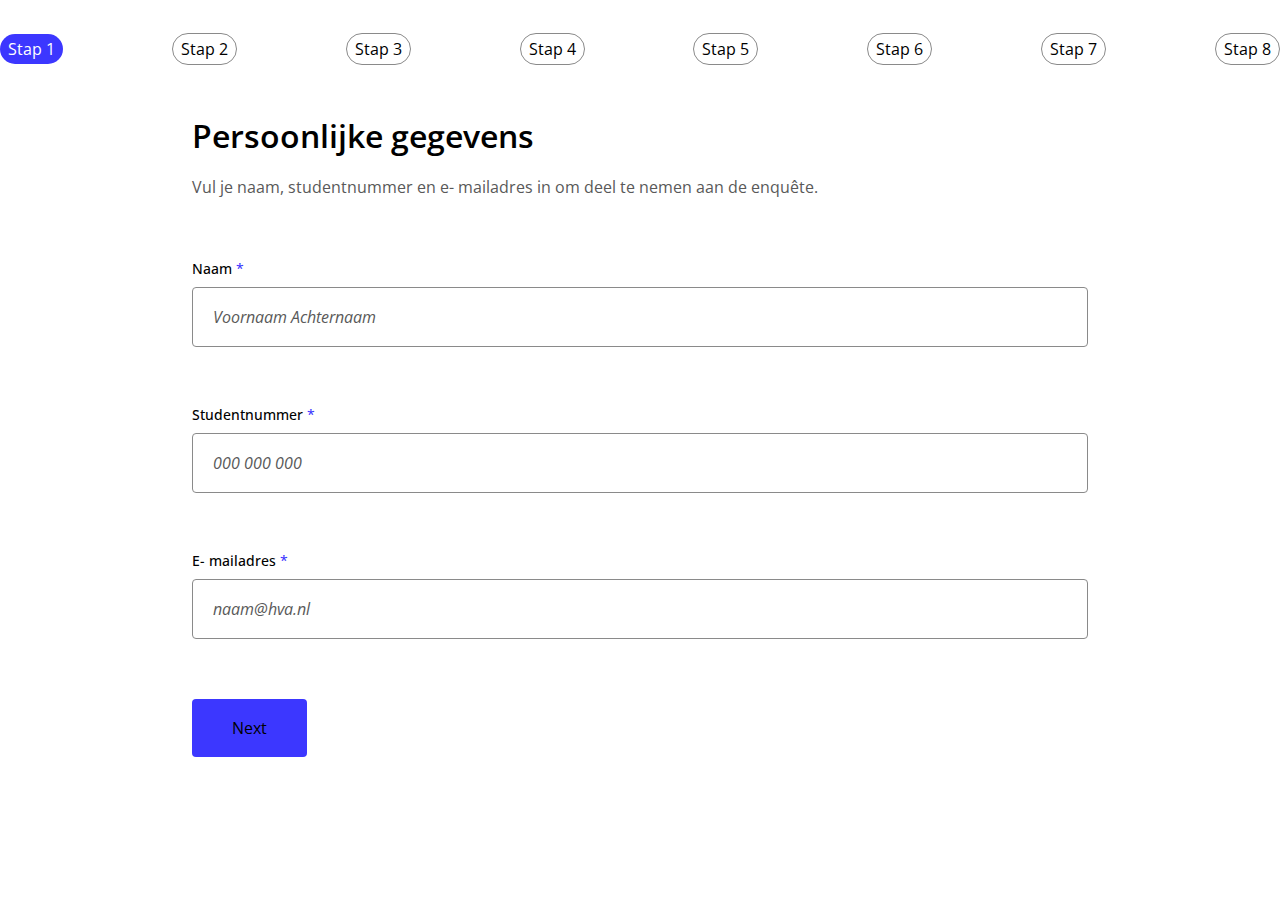
==== commit c086063f: "..." ====
--- a/website/index.html
+++ b/website/index.html
@@ -6,7 +6,7 @@
    <meta http-equiv="X-UA-Compatible" content="IE=edge">
    <meta name="viewport" content="width=device-width, initial-scale=1.0">
 
-   <!-- <meta name="color-scheme" content="dark light"> -->
+   <meta name="color-scheme" content="dark light">
 
    <title>Enquete</title>
 
@@ -19,7 +19,7 @@
    <link rel="stylesheet" href="./css/reset.css">
    <link rel="stylesheet" href="./css/custom-properties.css">
    <link rel="stylesheet" href="./css/style.css">
-   
+
 
    <script type="module" src="./js/app.js"></script>
 </head>
@@ -30,7 +30,7 @@
    <main>
 
       <!-- Aside -->
-      <aside>
+      <!-- <aside>
          <section>
             <figure>
                <img src="" alt="">
@@ -43,7 +43,7 @@
                </p>
             </article>
          </section>
-      </aside>
+      </aside> -->
 
 
       <!-- Section Form -->
@@ -52,20 +52,20 @@
          <!-- Step Indicator -->
          <nav>
             <ol>
-               <li><a href="#field-personal">Step 1</a></li>
-               <li><a href="#field-prj-1">Step 2</a></li>
-               <li><a href="#field-wafs">Step 3</a></li>
-               <li><a href="#field-cttr">Step 4</a></li>
-               <li><a href="#field-prjct-2">Step 5</a></li>
-               <li><a href="#field-bt">Step 6</a></li>
-               <li><a href="#field-pwa">Step 7</a></li>
-               <li><a href="#field-submit">Step 8</a></li>
+               <li><a href="#field-personal">Stap 1</a></li>
+               <li><a href="#field-prj-1">Stap 2</a></li>
+               <li><a href="#field-wafs">Stap 3</a></li>
+               <li><a href="#field-cttr">Stap 4</a></li>
+               <li><a href="#field-prjct-2">Stap 5</a></li>
+               <li><a href="#field-bt">Stap 6</a></li>
+               <li><a href="#field-pwa">Stap 7</a></li>
+               <li><a href="#field-submit">Stap 8</a></li>
             </ol>
          </nav>
 
 
          <!-- Form -->
-         <form>
+         <form id="enquete">
             <!-- Personal Information -->
             <fieldset id="field-personal">
                <legend>Persoonlijke gegevens</legend>
@@ -76,63 +76,51 @@
                <label for="personal-details-name">
                   <span>Naam <span id="requirement-star">*</span></span>
                   <div>
-                     <input type="text" id="personal-details-name" name="personal-details-name" placeholder="Voornaam Achternaam" required>
+                     <input type="text" id="personal-details-name" name="personal-details-name"
+                        placeholder="Voornaam Achternaam" pattern="^.{3,}$" required>
                      <span class="checkmark">&#10003; Perfect!</span>
                   </div>
 
-                  <p class="error-message">Please enter a valid name.</p>
+                  <p class="error-message">Vul een geldige naam in</p>
                </label>
 
                <label for="personal-details-student-number">
                   <span>Studentnummer <span id="requirement-star">*</span></span>
                   <div>
                      <input type="text" inputmode="numeric" id="personal-details-student-number"
-                        name="personal-details-student-number" placeholder="000 000 000" required
-                        pattern="^[56]\d{8}$" title="Studentnummer moet beginnen met een 5 of 6 en 9 cijfers lang zijn.">
-                        <span class="checkmark">&#10003; Perfect!</span>
+                        name="personal-details-student-number" placeholder="000 000 000" required pattern="^[56]\d{8}$"
+                        title="Studentnummer moet beginnen met een 5 of 6 en 9 cijfers lang zijn." maxlength="9">
+                     <span class="checkmark">&#10003; Perfect!</span>
                   </div>
 
-                  <p class="error-message">Please enter a valid name.</p>
+                  <p class="error-message">Psst, weet je zeker dat dit klopt?</p>
                </label>
-               
+
 
                <label for="personal-details-email">
                   <span>E- mailadres <span id="requirement-star">*</span></span>
                   <div>
                      <input type="text" inputmode="email" id="personal-details-email" name="personal-details-email"
                         autocapitalize="off" placeholder="naam@hva.nl" required>
-                        <span class="checkmark">&#10003; Perfect!</span>
+                     <span class="checkmark">&#10003; Perfect!</span>
                   </div>
-                  <p class="error-message">Please enter a valid name.</p>
+                  <p class="error-message">Psst, weet je zeker dat dit klopt?</p>
                </label>
             </fieldset>
 
 
+
+
+
+
+
+
+
+
+            <!-- Project 1 -->
             <fieldset id="field-prj-1">
-            </fieldset>
-
-            <fieldset id="field-wafs">
-               <legend>Web- App From Scratch</legend>
-               <p>Description Of Course 2</p>
-            </fieldset>
-
-            <!-- Course 3 -->
-            <fieldset id="field-cttr">
-               <legend>Css To The Rescue</legend>
-               <p>Description Of Course 3</p>
-            </fieldset>
-
-            <!-- Project 1 -->
-            <fieldset id="field-prjct-2">
-               <legend>Project 2- Hackathon</legend>
-               <p>Description Of Project 1</p>
-            </fieldset>
-
-            <!-- Course 4 -->
-            <fieldset id="field-bt">
-
                <!-- Course Name -->
-               <legend>Browser Technologies</legend>
+               <legend>Project 1</legend>
 
                <!-- Course Description -->
                <p>
@@ -141,24 +129,24 @@
 
                <!-- Course Teachers -->
                <h2>Docenten</h2>
-               <p>De docenten die betrokken zijn bij het geven van het vak Browser Technologies.</p>
+               <p>De docenten die betrokken zijn bij het geven van het vak Project 1.</p>
 
                <ul>
                   <!-- Teacher 1 -->
                   <li>
                      <figure>
-                        <img src="" alt="Portret foto van Joost Faber.">
+                        <!-- <img src="" alt="Portret foto van Joost Faber."> -->
                      </figure>
-                     
+
                      Joost Faber
                   </li>
 
                   <!-- Teacher 2 -->
                   <li>
                      <figure>
-                        <img src="" alt="Portret foto van Robert Spier.">
+                        <!-- <img src="" alt="Portret foto van Robert Spier."> -->
                      </figure>
-                     
+
                      Robert Spier
                   </li>
                </ul>
@@ -167,7 +155,1321 @@
                <section>
 
                   <article>
-                     <h2><span>1</span>In welke weken heb je het vak Browser Technologies gevolgd ?</h2>
+                     <h2><span>1</span>In welke weken heb je het vak ... gevolgd ?</h2>
+                     <p>Vul de start- en einddatum van de periode in waarin je het vak hebt gevolgd.</p>
+                  </article>
+
+                  <!-- Start Week Course -->
+                  <section id="course-date">
+
+                     <!-- Start date input field -->
+                     <label for="course-start-date-prj1">
+                        <span>Startdatum <span id="requirement-star">*</span></span>
+                        <div>
+                           <input type="text" inputmode="numeric" id="course-start-date-prj1"
+                              name="course-start-date-prj1" placeholder="dd- mm- jj" required>
+                           <span class="checkmark">&#10003;</span>
+                        </div>
+                        <p class="error-message">Please enter a valid start date.</p>
+                     </label>
+
+                     <!-- End date input field -->
+                     <label for="course-end-date-prj1">
+                        <span>Einddatum <span id="requirement-star">*</span></span>
+                        <div>
+                           <input type="text" inputmode="numeric" id="course-end-date-prj1" name="course-end-date-prj1"
+                              placeholder="dd- mm- jj" required>
+                           <span class="checkmark">&#10003;</span>
+                        </div>
+                        <p class="error-message">Please enter a valid end date.</p>
+                     </label>
+
+                  </section>
+               </section>
+
+               <!-- Rating Teaching Material -->
+               <section>
+                  <article>
+                     <h2><span>2</span>Hoe uitdagend vond je de lesstof van het vak ... ?</h2>
+                     <p>Beoordeel de moeilijkheidsgraad van de lesstof op een schaal van 1 tot 10. <span
+                           id="requirement-star">*</span></p>
+                  </article>
+
+                  <section id="rating">
+
+                     <!-- Scroll Container -->
+                     <div>
+
+                        <section>
+                           <label for="rating-tm-prj1-1a">
+                              1
+                              <input type="radio" id="rating-tm-prj1-1a" name="teaching-material-prj1" value="1"
+                                 required>
+                           </label>
+
+                           <label for="rating-tm-prj1-2a">
+                              2
+                              <input type="radio" id="rating-tm-prj1-2a" name="teaching-material-prj1" value="2">
+                           </label>
+
+                           <label for="rating-tm-prj1-3a">
+                              3
+                              <input type="radio" id="rating-tm-prj1-3a" name="teaching-material-prj1" value="3"
+                                 required>
+                           </label>
+
+                           <label for="rating-tm-prj1-4a">
+                              4
+                              <input type="radio" id="rating-tm-prj1-4a" name="teaching-material-prj1" value="4"
+                                 required>
+                           </label>
+
+                           <label for="rating-tm-prj1-5a">
+                              5
+                              <input type="radio" id="rating-tm-prj1-5a" name="teaching-material-prj1" value="5"
+                                 required>
+                           </label>
+
+                           <label for="rating-tm-prj1-6a">
+                              6
+                              <input type="radio" id="rating-tm-prj1-6a" name="teaching-material-prj1" value="6"
+                                 required>
+                           </label>
+
+                           <label for="rating-tm-prj1-7a">
+                              7
+                              <input type="radio" id="rating-tm-prj1-7a" name="teaching-material-prj1" value="7"
+                                 required>
+                           </label>
+
+                           <label for="rating-tm-prj1-8a">
+                              8
+                              <input type="radio" id="rating-tm-prj1-8a" name="teaching-material-prj1" value="8"
+                                 required>
+                           </label>
+
+                           <label for="rating-tm-prj1-9a">
+                              9
+                              <input type="radio" id="rating-tm-prj1-9a" name="teaching-material-prj1" value="9"
+                                 required>
+                           </label>
+
+                           <label for="rating-tm-prj1-10a">
+                              10
+                              <input type="radio" id="rating-tm-prj1-10a" name="teaching-material-prj1" value="10"
+                                 required>
+                           </label>
+
+                        </section>
+
+                        <!-- Indicator -->
+
+                        <ul>
+                           <li>Appeltje Eitje 🥱</li>
+                           <li>Heel moeilijk! 🤯</li>
+                        </ul>
+
+                     </div>
+
+                  </section>
+
+               </section>
+
+               <!-- Rating Explaination Of Teaching Material -->
+               <section>
+                  <article>
+                     <h2><span>3</span>Hoe duidelijk vond je de uitleg van de lesstof ... ?</h2>
+                     <p>Geef aan hoe begrijpelijk je de uitleg van de lesstof vond op een schaal van 1 tot 10. <span
+                           id="requirement-star">*</span></p>
+                  </article>
+
+                  <section id="rating">
+
+                     <!-- Scroll Container -->
+                     <div>
+
+                        <section>
+                           <label for="rating-ex-prj1-1a">
+                              1
+                              <input type="radio" id="rating-ex-prj1-1a" name="explanation-prj1" value="1" required>
+                           </label>
+
+                           <label for="rating-ex-prj1-2a">
+                              2
+                              <input type="radio" id="rating-ex-prj1-2a" name="explanation-prj1" value="2">
+                           </label>
+
+                           <label for="rating-ex-prj1-3a">
+                              3
+                              <input type="radio" id="rating-ex-prj1-3a" name="explanation-prj1" value="3" required>
+                           </label>
+
+                           <label for="rating-ex-prj1-4a">
+                              4
+                              <input type="radio" id="rating-ex-prj1-4a" name="explanation-prj1" value="4" required>
+                           </label>
+
+                           <label for="rating-ex-prj1-5a">
+                              5
+                              <input type="radio" id="rating-ex-prj1-5a" name="explanation-prj1" value="5" required>
+                           </label>
+
+                           <label for="rating-ex-prj1-6a">
+                              6
+                              <input type="radio" id="rating-ex-prj1-6a" name="explanation-prj1" value="6" required>
+                           </label>
+
+                           <label for="rating-ex-prj1-7a">
+                              7
+                              <input type="radio" id="rating-ex-prj1-7a" name="explanation-prj1" value="7" required>
+                           </label>
+
+                           <label for="rating-ex-prj1-8a">
+                              8
+                              <input type="radio" id="rating-ex-prj1-8a" name="explanation-prj1" value="8" required>
+                           </label>
+
+                           <label for="rating-ex-prj1-9a">
+                              9
+                              <input type="radio" id="rating-ex-prj1-9a" name="explanation-prj1" value="9" required>
+                           </label>
+
+                           <label for="rating-ex-prj1-10a">
+                              10
+                              <input type="radio" id="rating-ex-prj1-10a" name="explanation-prj1" value="10" required>
+                           </label>
+
+                        </section>
+
+                        <!-- Indicator -->
+                        <ul>
+                           <li>Erg onduidelijk 🤔</li>
+                           <li>Heel duidelijk! 🤓</li>
+                        </ul>
+
+                     </div>
+
+                  </section>
+
+               </section>
+
+
+               <!-- Grading Understanding Level -->
+               <section>
+                  <article>
+                     <h2><span>4</span>Hoe goed begreep je de lesstof aan het einde van het vak .. ?</h2>
+                     <p>Geef aan hoe goed je de lesstof begreep aan het einde van het vak. <span
+                           id="requirement-star">*</span></p>
+                  </article>
+
+                  <section id="grading">
+                     <div>
+                        <section>
+
+                           <label for="rating-ul-prj1-1a">
+                              <span>😕</span> <span>Helemaal</span>
+                              <input type="radio" id="rating-ul-prj1-1a" name="understanding-level-prj-2" value="1"
+                                 required>
+                           </label>
+
+                           <label for="rating-ul-prj1-2a">
+                              <span>🤨</span> <span>Niet</span>
+                              <input type="radio" id="rating-ul-prj1-2a" name="understanding-level-prj-2" value="2">
+                           </label>
+
+                           <label for="rating-ul-prj1-3a">
+                              <span>😐</span> <span>Mwah</span>
+                              <input type="radio" id="rating-ul-prj1-3a" name="understanding-level-prj-2" value="3"
+                                 required>
+                           </label>
+
+                           <label for="rating-ul-prj1-4a">
+                              <span>😶</span> <span>Nauw'lijks</span>
+                              <input type="radio" id="rating-ul-prj1-4a" name="understanding-level-prj-2" value="4"
+                                 required>
+                           </label>
+
+                           <label for="rating-ul-prj1-5a">
+                              <span>🙂</span> <span>Enigszins</span>
+                              <input type="radio" id="rating-ul-prj1-5a" name="understanding-level-prj-2" value="5"
+                                 required>
+                           </label>
+
+                           <label for="rating-ul-prj1-6a">
+                              <span>😊</span> <span>Redelijk</span>
+                              <input type="radio" id="rating-ul-prj1-6a" name="understanding-level-prj-2" value="6"
+                                 required>
+                           </label>
+
+                           <label for="rating-ul-prj1-7a">
+                              <span>😃</span> <span>Goed</span>
+                              <input type="radio" id="rating-ul-prj1-7a" name="understanding-level-prj-2" value="7"
+                                 required>
+                           </label>
+
+                           <label for="rating-ul-prj1-8a">
+                              <span>😁</span> <span>Erg'goed</span>
+                              <input type="radio" id="rating-ul-prj1-8a" name="understanding-level-prj-2" value="8"
+                                 required>
+                           </label>
+
+                           <label for="rating-ul-prj1-9a">
+                              <span>🤓</span> <span>Uitstekend</span>
+                              <input type="radio" id="rating-ul-prj1-9a" name="understanding-level-prj-2" value="9"
+                                 required>
+                           </label>
+
+                           <label for="rating-ul-prj1-10a">
+                              <span>🧠</span> <span>Meesterlijk</span>
+                              <input type="radio" id="rating-ul-prj1-10a" name="understanding-level-prj-2" value="10"
+                                 required>
+                           </label>
+
+                        </section>
+
+                     </div>
+
+                  </section>
+
+               </section>
+            </fieldset>
+
+
+
+
+
+
+
+
+
+
+
+            <fieldset id="field-wafs">
+               <!-- Course Name -->
+               <legend>Web App From Scratch</legend>
+
+               <!-- Course Description -->
+               <p>
+                  Om de kwaliteit van het vak te verbeteren verzoeken we je om deze enquête in te vullen.
+               </p>
+
+               <!-- Course Teachers -->
+               <h2>Docenten</h2>
+               <p>De docenten die betrokken zijn bij het geven van het vak Project 1.</p>
+
+               <ul>
+                  <!-- Teacher 1 -->
+                  <li>
+                     <figure>
+                        <!-- <img src="" alt="Portret foto van Joost Faber."> -->
+                     </figure>
+
+                     Joost Faber
+                  </li>
+
+                  <!-- Teacher 2 -->
+                  <li>
+                     <figure>
+                        <!-- <img src="" alt="Portret foto van Robert Spier."> -->
+                     </figure>
+
+                     Robert Spier
+                  </li>
+               </ul>
+
+               <!-- Form Course Questions -->
+               <section>
+
+                  <article>
+                     <h2><span>1</span>In welke weken heb je het vak ... gevolgd ?</h2>
+                     <p>Vul de start- en einddatum van de periode in waarin je het vak hebt gevolgd.</p>
+                  </article>
+
+                  <!-- Start Week Course -->
+                  <section id="course-date">
+
+                     <!-- Start date input field -->
+                     <label for="course-start-date-wafs">
+                        <span>Startdatum <span id="requirement-star">*</span></span>
+                        <div>
+                           <input type="text" inputmode="numeric" id="course-start-date-wafs"
+                              name="course-start-date-wafs" placeholder="dd- mm- jj" required>
+                           <span class="checkmark">&#10003;</span>
+                        </div>
+                        <p class="error-message">Please enter a valid start date.</p>
+                     </label>
+
+                     <!-- End date input field -->
+                     <label for="course-end-date-wafs">
+                        <span>Einddatum <span id="requirement-star">*</span></span>
+                        <div>
+                           <input type="text" inputmode="numeric" id="course-end-date-wafs" name="course-end-date-wafs"
+                              placeholder="dd- mm- jj" required>
+                           <span class="checkmark">&#10003;</span>
+                        </div>
+                        <p class="error-message">Please enter a valid end date.</p>
+                     </label>
+
+                  </section>
+               </section>
+
+               <!-- Rating Teaching Material -->
+               <section>
+                  <article>
+                     <h2><span>2</span>Hoe uitdagend vond je de lesstof van het vak ... ?</h2>
+                     <p>Beoordeel de moeilijkheidsgraad van de lesstof op een schaal van 1 tot 10. <span
+                           id="requirement-star">*</span></p>
+                  </article>
+
+                  <section id="rating">
+
+                     <!-- Scroll Container -->
+                     <div>
+
+                        <section>
+                           <label for="rating-tm-wafs-1a">
+                              1
+                              <input type="radio" id="rating-tm-wafs-1a" name="teaching-material-wafs" value="1"
+                                 required>
+                           </label>
+
+                           <label for="rating-tm-wafs-2a">
+                              2
+                              <input type="radio" id="rating-tm-wafs-2a" name="teaching-material-wafs" value="2">
+                           </label>
+
+                           <label for="rating-tm-wafs-3a">
+                              3
+                              <input type="radio" id="rating-tm-wafs-3a" name="teaching-material-wafs" value="3"
+                                 required>
+                           </label>
+
+                           <label for="rating-tm-wafs-4a">
+                              4
+                              <input type="radio" id="rating-tm-wafs-4a" name="teaching-material-wafs" value="4"
+                                 required>
+                           </label>
+
+                           <label for="rating-tm-wafs-5a">
+                              5
+                              <input type="radio" id="rating-tm-wafs-5a" name="teaching-material-wafs" value="5"
+                                 required>
+                           </label>
+
+                           <label for="rating-tm-wafs-6a">
+                              6
+                              <input type="radio" id="rating-tm-wafs-6a" name="teaching-material-wafs" value="6"
+                                 required>
+                           </label>
+
+                           <label for="rating-tm-wafs-7a">
+                              7
+                              <input type="radio" id="rating-tm-wafs-7a" name="teaching-material-wafs" value="7"
+                                 required>
+                           </label>
+
+                           <label for="rating-tm-wafs-8a">
+                              8
+                              <input type="radio" id="rating-tm-wafs-8a" name="teaching-material-wafs" value="8"
+                                 required>
+                           </label>
+
+                           <label for="rating-tm-wafs-9a">
+                              9
+                              <input type="radio" id="rating-tm-wafs-9a" name="teaching-material-wafs" value="9"
+                                 required>
+                           </label>
+
+                           <label for="rating-tm-wafs-10a">
+                              10
+                              <input type="radio" id="rating-tm-wafs-10a" name="teaching-material-wafs" value="10"
+                                 required>
+                           </label>
+
+                        </section>
+
+                        <!-- Indicator -->
+
+                        <ul>
+                           <li>Appeltje Eitje 🥱</li>
+                           <li>Heel moeilijk! 🤯</li>
+                        </ul>
+
+                     </div>
+
+                  </section>
+
+               </section>
+
+               <!-- Rating Explaination Of Teaching Material -->
+               <section>
+                  <article>
+                     <h2><span>3</span>Hoe duidelijk vond je de uitleg van de lesstof ... ?</h2>
+                     <p>Geef aan hoe begrijpelijk je de uitleg van de lesstof vond op een schaal van 1 tot 10. <span
+                           id="requirement-star">*</span></p>
+                  </article>
+
+                  <section id="rating">
+
+                     <!-- Scroll Container -->
+                     <div>
+
+                        <section>
+                           <label for="rating-ex-wafs-1a">
+                              1
+                              <input type="radio" id="rating-ex-wafs-1a" name="explanation-wafs" value="1" required>
+                           </label>
+
+                           <label for="rating-ex-wafs-2a">
+                              2
+                              <input type="radio" id="rating-ex-wafs-2a" name="explanation-wafs" value="2">
+                           </label>
+
+                           <label for="rating-ex-wafs-3a">
+                              3
+                              <input type="radio" id="rating-ex-wafs-3a" name="explanation-wafs" value="3" required>
+                           </label>
+
+                           <label for="rating-ex-wafs-4a">
+                              4
+                              <input type="radio" id="rating-ex-wafs-4a" name="explanation-wafs" value="4" required>
+                           </label>
+
+                           <label for="rating-ex-wafs-5a">
+                              5
+                              <input type="radio" id="rating-ex-wafs-5a" name="explanation-wafs" value="5" required>
+                           </label>
+
+                           <label for="rating-ex-wafs-6a">
+                              6
+                              <input type="radio" id="rating-ex-wafs-6a" name="explanation-wafs" value="6" required>
+                           </label>
+
+                           <label for="rating-ex-wafs-7a">
+                              7
+                              <input type="radio" id="rating-ex-wafs-7a" name="explanation-wafs" value="7" required>
+                           </label>
+
+                           <label for="rating-ex-wafs-8a">
+                              8
+                              <input type="radio" id="rating-ex-wafs-8a" name="explanation-wafs" value="8" required>
+                           </label>
+
+                           <label for="rating-ex-wafs-9a">
+                              9
+                              <input type="radio" id="rating-ex-wafs-9a" name="explanation-wafs" value="9" required>
+                           </label>
+
+                           <label for="rating-ex-wafs-10a">
+                              10
+                              <input type="radio" id="rating-ex-wafs-10a" name="explanation-wafs" value="10" required>
+                           </label>
+
+                        </section>
+
+                        <!-- Indicator -->
+                        <ul>
+                           <li>Erg onduidelijk 🤔</li>
+                           <li>Heel duidelijk! 🤓</li>
+                        </ul>
+
+                     </div>
+
+                  </section>
+
+               </section>
+
+
+               <!-- Grading Understanding Level -->
+               <section>
+                  <article>
+                     <h2><span>4</span>Hoe goed begreep je de lesstof aan het einde van het vak .. ?</h2>
+                     <p>Geef aan hoe goed je de lesstof begreep aan het einde van het vak. <span
+                           id="requirement-star">*</span></p>
+                  </article>
+
+                  <section id="grading">
+                     <div>
+                        <section>
+
+                           <label for="rating-ul-wafs-1a">
+                              <span>😕</span> <span>Helemaal</span>
+                              <input type="radio" id="rating-ul-wafs-1a" name="understanding-level-wafs" value="1"
+                                 required>
+                           </label>
+
+                           <label for="rating-ul-wafs-2a">
+                              <span>🤨</span> <span>Niet</span>
+                              <input type="radio" id="rating-ul-wafs-2a" name="understanding-level-wafs" value="2">
+                           </label>
+
+                           <label for="rating-ul-wafs-3a">
+                              <span>😐</span> <span>Mwah</span>
+                              <input type="radio" id="rating-ul-wafs-3a" name="understanding-level-wafs" value="3"
+                                 required>
+                           </label>
+
+                           <label for="rating-ul-wafs-4a">
+                              <span>😶</span> <span>Nauw'lijks</span>
+                              <input type="radio" id="rating-ul-wafs-4a" name="understanding-level-wafs" value="4"
+                                 required>
+                           </label>
+
+                           <label for="rating-ul-wafs-5a">
+                              <span>🙂</span> <span>Enigszins</span>
+                              <input type="radio" id="rating-ul-wafs-5a" name="understanding-level-wafs" value="5"
+                                 required>
+                           </label>
+
+                           <label for="rating-ul-wafs-6a">
+                              <span>😊</span> <span>Redelijk</span>
+                              <input type="radio" id="rating-ul-wafs-6a" name="understanding-level-wafs" value="6"
+                                 required>
+                           </label>
+
+                           <label for="rating-ul-wafs-7a">
+                              <span>😃</span> <span>Goed</span>
+                              <input type="radio" id="rating-ul-wafs-7a" name="understanding-level-wafs" value="7"
+                                 required>
+                           </label>
+
+                           <label for="rating-ul-wafs-8a">
+                              <span>😁</span> <span>Erg'goed</span>
+                              <input type="radio" id="rating-ul-wafs-8a" name="understanding-level-wafs" value="8"
+                                 required>
+                           </label>
+
+                           <label for="rating-ul-wafs-9a">
+                              <span>🤓</span> <span>Uitstekend</span>
+                              <input type="radio" id="rating-ul-wafs-9a" name="understanding-level-wafs" value="9"
+                                 required>
+                           </label>
+
+                           <label for="rating-ul-wafs-10a">
+                              <span>🧠</span> <span>Meesterlijk</span>
+                              <input type="radio" id="rating-ul-wafs-10a" name="understanding-level-wafs" value="10"
+                                 required>
+                           </label>
+
+                        </section>
+
+                     </div>
+
+                  </section>
+
+               </section>
+            </fieldset>
+
+
+
+
+
+
+
+
+
+
+
+            <!-- Course 3 -->
+            <fieldset id="field-cttr">
+               <!-- Course Name -->
+               <legend>Css To The Rescue</legend>
+
+               <!-- Course Description -->
+               <p>
+                  Om de kwaliteit van het vak te verbeteren verzoeken we je om deze enquête in te vullen.
+               </p>
+
+               <!-- Course Teachers -->
+               <h2>Docenten</h2>
+               <p>De docenten die betrokken zijn bij het geven van het vak Project 1.</p>
+
+               <ul>
+                  <!-- Teacher 1 -->
+                  <li>
+                     <figure>
+                        <!-- <img src="" alt="Portret foto van Joost Faber."> -->
+                     </figure>
+
+                     Sanne 't Hooft
+                  </li>
+
+                  <!-- Teacher 2 -->
+                  <li>
+                     <figure>
+                        <!-- <img src="" alt="Portret foto van Robert Spier."> -->
+                     </figure>
+
+                     Vasilis
+                  </li>
+               </ul>
+
+               <!-- Form Course Questions -->
+               <section>
+
+                  <article>
+                     <h2><span>1</span>In welke weken heb je het vak ... gevolgd ?</h2>
+                     <p>Vul de start- en einddatum van de periode in waarin je het vak hebt gevolgd.</p>
+                  </article>
+
+                  <!-- Start Week Course -->
+                  <section id="course-date">
+
+                     <!-- Start date input field -->
+                     <label for="course-start-date-cttr">
+                        <span>Startdatum <span id="requirement-star">*</span></span>
+                        <div>
+                           <input type="text" inputmode="numeric" id="course-start-date-cttr"
+                              name="course-start-date-cttr" placeholder="dd- mm- jj" required>
+                           <span class="checkmark">&#10003;</span>
+                        </div>
+                        <p class="error-message">Please enter a valid start date.</p>
+                     </label>
+
+                     <!-- End date input field -->
+                     <label for="course-end-date-cttr">
+                        <span>Einddatum <span id="requirement-star">*</span></span>
+                        <div>
+                           <input type="text" inputmode="numeric" id="course-end-date-cttr" name="course-end-date-cttr"
+                              placeholder="dd- mm- jj" required>
+                           <span class="checkmark">&#10003;</span>
+                        </div>
+                        <p class="error-message">Please enter a valid end date.</p>
+                     </label>
+
+                  </section>
+               </section>
+
+               <!-- Rating Teaching Material -->
+               <section>
+                  <article>
+                     <h2><span>2</span>Hoe uitdagend vond je de lesstof van het vak ... ?</h2>
+                     <p>Beoordeel de moeilijkheidsgraad van de lesstof op een schaal van 1 tot 10. <span
+                           id="requirement-star">*</span></p>
+                  </article>
+
+                  <section id="rating">
+
+                     <!-- Scroll Container -->
+                     <div>
+
+                        <section>
+                           <label for="rating-tm-cttr-1a">
+                              1
+                              <input type="radio" id="rating-tm-cttr-1a" name="teaching-material-cttr" value="1"
+                                 required>
+                           </label>
+
+                           <label for="rating-tm-cttr-2a">
+                              2
+                              <input type="radio" id="rating-tm-cttr-2a" name="teaching-material-cttr" value="2">
+                           </label>
+
+                           <label for="rating-tm-cttr-3a">
+                              3
+                              <input type="radio" id="rating-tm-cttr-3a" name="teaching-material-cttr" value="3"
+                                 required>
+                           </label>
+
+                           <label for="rating-tm-cttr-4a">
+                              4
+                              <input type="radio" id="rating-tm-cttr-4a" name="teaching-material-cttr" value="4"
+                                 required>
+                           </label>
+
+                           <label for="rating-tm-cttr-5a">
+                              5
+                              <input type="radio" id="rating-tm-cttr-5a" name="teaching-material-cttr" value="5"
+                                 required>
+                           </label>
+
+                           <label for="rating-tm-cttr-6a">
+                              6
+                              <input type="radio" id="rating-tm-cttr-6a" name="teaching-material-cttr" value="6"
+                                 required>
+                           </label>
+
+                           <label for="rating-tm-cttr-7a">
+                              7
+                              <input type="radio" id="rating-tm-cttr-7a" name="teaching-material-cttr" value="7"
+                                 required>
+                           </label>
+
+                           <label for="rating-tm-cttr-8a">
+                              8
+                              <input type="radio" id="rating-tm-cttr-8a" name="teaching-material-cttr" value="8"
+                                 required>
+                           </label>
+
+                           <label for="rating-tm-cttr-9a">
+                              9
+                              <input type="radio" id="rating-tm-cttr-9a" name="teaching-material-cttr" value="9"
+                                 required>
+                           </label>
+
+                           <label for="rating-tm-cttr-10a">
+                              10
+                              <input type="radio" id="rating-tm-cttr-10a" name="teaching-material-cttr" value="10"
+                                 required>
+                           </label>
+
+                        </section>
+
+                        <!-- Indicator -->
+
+                        <ul>
+                           <li>Appeltje Eitje 🥱</li>
+                           <li>Heel moeilijk! 🤯</li>
+                        </ul>
+
+                     </div>
+
+                  </section>
+
+               </section>
+
+               <!-- Rating Explaination Of Teaching Material -->
+               <section>
+                  <article>
+                     <h2><span>3</span>Hoe duidelijk vond je de uitleg van de lesstof ... ?</h2>
+                     <p>Geef aan hoe begrijpelijk je de uitleg van de lesstof vond op een schaal van 1 tot 10. <span
+                           id="requirement-star">*</span></p>
+                  </article>
+
+                  <section id="rating">
+
+                     <!-- Scroll Container -->
+                     <div>
+
+                        <section>
+                           <label for="rating-ex-cttr-1a">
+                              1
+                              <input type="radio" id="rating-ex-cttr-1a" name="explanation-cttr" value="1" required>
+                           </label>
+
+                           <label for="rating-ex-cttr-2a">
+                              2
+                              <input type="radio" id="rating-ex-cttr-2a" name="explanation-cttr" value="2">
+                           </label>
+
+                           <label for="rating-ex-cttr-3a">
+                              3
+                              <input type="radio" id="rating-ex-cttr-3a" name="explanation-cttr" value="3" required>
+                           </label>
+
+                           <label for="rating-ex-cttr-4a">
+                              4
+                              <input type="radio" id="rating-ex-cttr-4a" name="explanation-cttr" value="4" required>
+                           </label>
+
+                           <label for="rating-ex-cttr-5a">
+                              5
+                              <input type="radio" id="rating-ex-cttr-5a" name="explanation-cttr" value="5" required>
+                           </label>
+
+                           <label for="rating-ex-cttr-6a">
+                              6
+                              <input type="radio" id="rating-ex-cttr-6a" name="explanation-cttr" value="6" required>
+                           </label>
+
+                           <label for="rating-ex-cttr-7a">
+                              7
+                              <input type="radio" id="rating-ex-cttr-7a" name="explanation-cttr" value="7" required>
+                           </label>
+
+                           <label for="rating-ex-cttr-8a">
+                              8
+                              <input type="radio" id="rating-ex-cttr-8a" name="explanation-cttr" value="8" required>
+                           </label>
+
+                           <label for="rating-ex-cttr-9a">
+                              9
+                              <input type="radio" id="rating-ex-cttr-9a" name="explanation-cttr" value="9" required>
+                           </label>
+
+                           <label for="rating-ex-cttr-10a">
+                              10
+                              <input type="radio" id="rating-ex-cttr-10a" name="explanation-cttr" value="10" required>
+                           </label>
+
+                        </section>
+
+                        <!-- Indicator -->
+                        <ul>
+                           <li>Erg onduidelijk 🤔</li>
+                           <li>Heel duidelijk! 🤓</li>
+                        </ul>
+
+                     </div>
+
+                  </section>
+
+               </section>
+
+
+               <!-- Grading Understanding Level -->
+               <section>
+                  <article>
+                     <h2><span>4</span>Hoe goed begreep je de lesstof aan het einde van het vak .. ?</h2>
+                     <p>Geef aan hoe goed je de lesstof begreep aan het einde van het vak. <span
+                           id="requirement-star">*</span></p>
+                  </article>
+
+                  <section id="grading">
+                     <div>
+                        <section>
+
+                           <label for="rating-ul-cttr-1a">
+                              <span>😕</span> <span>Helemaal</span>
+                              <input type="radio" id="rating-ul-cttr-1a" name="understanding-level-cttr" value="1"
+                                 required>
+                           </label>
+
+                           <label for="rating-ul-cttr-2a">
+                              <span>🤨</span> <span>Niet</span>
+                              <input type="radio" id="rating-ul-cttr-2a" name="understanding-level-cttr" value="2">
+                           </label>
+
+                           <label for="rating-ul-cttr-3a">
+                              <span>😐</span> <span>Mwah</span>
+                              <input type="radio" id="rating-ul-cttr-3a" name="understanding-level-cttr" value="3"
+                                 required>
+                           </label>
+
+                           <label for="rating-ul-cttr-4a">
+                              <span>😶</span> <span>Nauw'lijks</span>
+                              <input type="radio" id="rating-ul-cttr-4a" name="understanding-level-cttr" value="4"
+                                 required>
+                           </label>
+
+                           <label for="rating-ul-cttr-5a">
+                              <span>🙂</span> <span>Enigszins</span>
+                              <input type="radio" id="rating-ul-cttr-5a" name="understanding-level-cttr" value="5"
+                                 required>
+                           </label>
+
+                           <label for="rating-ul-cttr-6a">
+                              <span>😊</span> <span>Redelijk</span>
+                              <input type="radio" id="rating-ul-cttr-6a" name="understanding-level-cttr" value="6"
+                                 required>
+                           </label>
+
+                           <label for="rating-ul-cttr-7a">
+                              <span>😃</span> <span>Goed</span>
+                              <input type="radio" id="rating-ul-cttr-7a" name="understanding-level-cttr" value="7"
+                                 required>
+                           </label>
+
+                           <label for="rating-ul-cttr-8a">
+                              <span>😁</span> <span>Erg'goed</span>
+                              <input type="radio" id="rating-ul-cttr-8a" name="understanding-level-cttr" value="8"
+                                 required>
+                           </label>
+
+                           <label for="rating-ul-cttr-9a">
+                              <span>🤓</span> <span>Uitstekend</span>
+                              <input type="radio" id="rating-ul-cttr-9a" name="understanding-level-cttr" value="9"
+                                 required>
+                           </label>
+
+                           <label for="rating-ul-cttr-10a">
+                              <span>🧠</span> <span>Meesterlijk</span>
+                              <input type="radio" id="rating-ul-cttr-10a" name="understanding-level-cttr" value="10"
+                                 required>
+                           </label>
+
+                        </section>
+
+                     </div>
+
+                  </section>
+
+               </section>
+            </fieldset>
+
+
+
+
+
+
+
+
+
+
+            <!-- Project 2 -->
+            <fieldset id="field-prjct-2">
+               <!-- Course Name -->
+               <legend>Hackathon</legend>
+
+               <!-- Course Description -->
+               <p>
+                  Om de kwaliteit van het vak te verbeteren verzoeken we je om deze enquête in te vullen.
+               </p>
+
+               <!-- Course Teachers -->
+               <h2>Docenten</h2>
+               <p>De docenten die betrokken zijn bij het geven van het vak Project 1.</p>
+
+               <ul>
+                  <!-- Teacher 1 -->
+                  <li>
+                     <figure>
+                        <!-- <img src="" alt="Portret foto van Joost Faber."> -->
+                     </figure>
+
+                     Vasilis
+                  </li>
+
+                  <!-- Teacher 2 -->
+                  <li>
+                     <figure>
+                        <!-- <img src="" alt="Portret foto van Robert Spier."> -->
+                     </figure>
+
+                     Robert Spier
+                  </li>
+               </ul>
+
+               <!-- Form Course Questions -->
+               <section>
+
+                  <article>
+                     <h2><span>1</span>In welke weken heb je het vak ... gevolgd ?</h2>
+                     <p>Vul de start- en einddatum van de periode in waarin je het vak hebt gevolgd.</p>
+                  </article>
+
+                  <!-- Start Week Course -->
+                  <section id="course-date">
+
+                     <!-- Start date input field -->
+                     <label for="course-start-date-wafs">
+                        <span>Startdatum <span id="requirement-star">*</span></span>
+                        <div>
+                           <input type="text" inputmode="numeric" id="course-start-date-prjct-2"
+                              name="course-start-date-prjct-2" placeholder="dd- mm- jj" required>
+                           <span class="checkmark">&#10003;</span>
+                        </div>
+                        <p class="error-message">Please enter a valid start date.</p>
+                     </label>
+
+                     <!-- End date input field -->
+                     <label for="course-end-date-prjct-2">
+                        <span>Einddatum <span id="requirement-star">*</span></span>
+                        <div>
+                           <input type="text" inputmode="numeric" id="course-end-date-prjct-2"
+                              name="course-end-date-prjct-2" placeholder="dd- mm- jj" required>
+                           <span class="checkmark">&#10003;</span>
+                        </div>
+                        <p class="error-message">Please enter a valid end date.</p>
+                     </label>
+
+                  </section>
+               </section>
+
+               <!-- Rating Teaching Material -->
+               <section>
+                  <article>
+                     <h2><span>2</span>Hoe uitdagend vond je de lesstof van het vak ... ?</h2>
+                     <p>Beoordeel de moeilijkheidsgraad van de lesstof op een schaal van 1 tot 10. <span
+                           id="requirement-star">*</span></p>
+                  </article>
+
+                  <section id="rating">
+
+                     <!-- Scroll Container -->
+                     <div>
+
+                        <section>
+                           <label for="rating-tm-prjct-2-1a">
+                              1
+                              <input type="radio" id="rating-tm-prjct-2-1a" name="teaching-material-prjct-2" value="1"
+                                 required>
+                           </label>
+
+                           <label for="rating-tm-prjct-2-2a">
+                              2
+                              <input type="radio" id="rating-tm-prjct-2-2a" name="teaching-material-prjct-2" value="2">
+                           </label>
+
+                           <label for="rating-tm-prjct-2-3a">
+                              3
+                              <input type="radio" id="rating-tm-prjct-2-3a" name="teaching-material-prjct-2" value="3"
+                                 required>
+                           </label>
+
+                           <label for="rating-tm-prjct-2-4a">
+                              4
+                              <input type="radio" id="rating-tm-prjct-2-4a" name="teaching-material-prjct-2" value="4"
+                                 required>
+                           </label>
+
+                           <label for="rating-tm-prjct-2-5a">
+                              5
+                              <input type="radio" id="rating-tm-prjct-2-5a" name="teaching-material-prjct-2" value="5"
+                                 required>
+                           </label>
+
+                           <label for="rating-tm-prjct-2-6a">
+                              6
+                              <input type="radio" id="rating-tm-prjct-2-6a" name="teaching-material-prjct-2" value="6"
+                                 required>
+                           </label>
+
+                           <label for="rating-tm-prjct-2-7a">
+                              7
+                              <input type="radio" id="rating-tm-prjct-2-7a" name="teaching-material-prjct-2" value="7"
+                                 required>
+                           </label>
+
+                           <label for="rating-tm-prjct-2-8a">
+                              8
+                              <input type="radio" id="rating-tm-prjct-2-8a" name="teaching-material-prjct-2" value="8"
+                                 required>
+                           </label>
+
+                           <label for="rating-tm-prjct-2-9a">
+                              9
+                              <input type="radio" id="rating-tm-prjct-2-9a" name="teaching-material-prjct-2" value="9"
+                                 required>
+                           </label>
+
+                           <label for="rating-tm-prjct-2-10a">
+                              10
+                              <input type="radio" id="rating-tm-prjct-2-10a" name="teaching-material-prjct-2" value="10"
+                                 required>
+                           </label>
+
+                        </section>
+
+                        <!-- Indicator -->
+
+                        <ul>
+                           <li>Appeltje Eitje 🥱</li>
+                           <li>Heel moeilijk! 🤯</li>
+                        </ul>
+
+                     </div>
+
+                  </section>
+
+               </section>
+
+               <!-- Rating Explaination Of Teaching Material -->
+               <section>
+                  <article>
+                     <h2><span>3</span>Hoe duidelijk vond je de uitleg van de lesstof ... ?</h2>
+                     <p>Geef aan hoe begrijpelijk je de uitleg van de lesstof vond op een schaal van 1 tot 10. <span
+                           id="requirement-star">*</span></p>
+                  </article>
+
+                  <section id="rating">
+
+                     <!-- Scroll Container -->
+                     <div>
+
+                        <section>
+                           <label for="rating-ex-prjct-2-1a">
+                              1
+                              <input type="radio" id="rating-ex-prjct-2-1a" name="explanation-prjct-2" value="1"
+                                 required>
+                           </label>
+
+                           <label for="rating-ex-prjct-2-2a">
+                              2
+                              <input type="radio" id="rating-ex-prjct-2-2a" name="explanation-prjct-2" value="2">
+                           </label>
+
+                           <label for="rating-ex-prjct-2-3a">
+                              3
+                              <input type="radio" id="rating-ex-prjct-2-3a" name="explanation-prjct-2" value="3"
+                                 required>
+                           </label>
+
+                           <label for="rating-ex-prjct-2-4a">
+                              4
+                              <input type="radio" id="rating-ex-prjct-2-4a" name="explanation-prjct-2" value="4"
+                                 required>
+                           </label>
+
+                           <label for="rating-ex-prjct-2-5a">
+                              5
+                              <input type="radio" id="rating-ex-prjct-2-5a" name="explanation-prjct-2" value="5"
+                                 required>
+                           </label>
+
+                           <label for="rating-ex-prjct-2-6a">
+                              6
+                              <input type="radio" id="rating-ex-prjct-2-6a" name="explanation-prjct-2" value="6"
+                                 required>
+                           </label>
+
+                           <label for="rating-ex-prjct-2-7a">
+                              7
+                              <input type="radio" id="rating-ex-prjct-2-7a" name="explanation-prjct-2" value="7"
+                                 required>
+                           </label>
+
+                           <label for="rating-ex-prjct-2-8a">
+                              8
+                              <input type="radio" id="rating-ex-prjct-2-8a" name="explanation-prjct-2" value="8"
+                                 required>
+                           </label>
+
+                           <label for="rating-ex-prjct-2-9a">
+                              9
+                              <input type="radio" id="rating-ex-prjct-2-9a" name="explanation-prjct-2" value="9"
+                                 required>
+                           </label>
+
+                           <label for="rating-ex-prjct-2-10a">
+                              10
+                              <input type="radio" id="rating-ex-prjct-2-10a" name="explanation-prjct-2" value="10"
+                                 required>
+                           </label>
+
+                        </section>
+
+                        <!-- Indicator -->
+                        <ul>
+                           <li>Erg onduidelijk 🤔</li>
+                           <li>Heel duidelijk! 🤓</li>
+                        </ul>
+
+                     </div>
+
+                  </section>
+
+               </section>
+
+
+               <!-- Grading Understanding Level -->
+               <section>
+                  <article>
+                     <h2><span>4</span>Hoe goed begreep je de lesstof aan het einde van het vak .. ?</h2>
+                     <p>Geef aan hoe goed je de lesstof begreep aan het einde van het vak. <span
+                           id="requirement-star">*</span></p>
+                  </article>
+
+                  <section id="grading">
+                     <div>
+                        <section>
+
+                           <label for="rating-ul-prjct-2-1a">
+                              <span>😕</span> <span>Helemaal</span>
+                              <input type="radio" id="rating-ul-prjct-2-1a" name="understanding-level-prj-2" value="1"
+                                 required>
+                           </label>
+
+                           <label for="rating-ul-prjct-2-2a">
+                              <span>🤨</span> <span>Niet</span>
+                              <input type="radio" id="rating-ul-prjct-2-2a" name="understanding-level-prj-2" value="2">
+                           </label>
+
+                           <label for="rating-ul-prjct-2-3a">
+                              <span>😐</span> <span>Mwah</span>
+                              <input type="radio" id="rating-ul-prjct-2-3a" name="understanding-level-prj-2" value="3"
+                                 required>
+                           </label>
+
+                           <label for="rating-ul-prjct-2-4a">
+                              <span>😶</span> <span>Nauw'lijks</span>
+                              <input type="radio" id="rating-ul-prjct-2-4a" name="understanding-level-prj-2" value="4"
+                                 required>
+                           </label>
+
+                           <label for="rating-ul-prjct-2-5a">
+                              <span>🙂</span> <span>Enigszins</span>
+                              <input type="radio" id="rating-ul-prjct-2-5a" name="understanding-level-prj-2" value="5"
+                                 required>
+                           </label>
+
+                           <label for="rating-ul-prjct-2-6a">
+                              <span>😊</span> <span>Redelijk</span>
+                              <input type="radio" id="rating-ul-prjct-2-6a" name="understanding-level-prj-2" value="6"
+                                 required>
+                           </label>
+
+                           <label for="rating-ul-prjct-2-7a">
+                              <span>😃</span> <span>Goed</span>
+                              <input type="radio" id="rating-ul-prjct-2-7a" name="understanding-level-prj-2" value="7"
+                                 required>
+                           </label>
+
+                           <label for="rating-ul-prjct-2-8a">
+                              <span>😁</span> <span>Erg'goed</span>
+                              <input type="radio" id="rating-ul-prjct-2-8a" name="understanding-level-prj-2" value="8"
+                                 required>
+                           </label>
+
+                           <label for="rating-ul-prjct-2-9a">
+                              <span>🤓</span> <span>Uitstekend</span>
+                              <input type="radio" id="rating-ul-prjct-2-9a" name="understanding-level-prj-2" value="9"
+                                 required>
+                           </label>
+
+                           <label for="rating-ul-prjct-2-10a">
+                              <span>🧠</span> <span>Meesterlijk</span>
+                              <input type="radio" id="rating-ul-prjct-2-10a" name="understanding-level-prj-2" value="10"
+                                 required>
+                           </label>
+
+                        </section>
+
+                     </div>
+
+                  </section>
+
+               </section>
+            </fieldset>
+
+
+
+
+
+
+
+
+
+
+            <!-- Course 4 -->
+            <fieldset id="field-bt">
+               <!-- Course Name -->
+               <legend>Browser Technologies</legend>
+
+               <!-- Course Description -->
+               <p>
+                  Om de kwaliteit van het vak te verbeteren verzoeken we je om deze enquête in te vullen.
+               </p>
+
+               <!-- Course Teachers -->
+               <h2>Docenten</h2>
+               <p>De docenten die betrokken zijn bij het geven van het vak Project 1.</p>
+
+               <ul>
+                  <!-- Teacher 1 -->
+                  <li>
+                     <figure>
+                        <!-- <img src="" alt="Portret foto van Joost Faber."> -->
+                     </figure>
+
+                     Peter Paul
+                  </li>
+
+                  <!-- Teacher 2 -->
+                  <li>
+                     <figure>
+                        <!-- <img src="" alt="Portret foto van Robert Spier."> -->
+                     </figure>
+
+                     Vasilis
+                  </li>
+               </ul>
+
+               <!-- Form Course Questions -->
+               <section>
+
+                  <article>
+                     <h2><span>1</span>In welke weken heb je het vak ... gevolgd ?</h2>
                      <p>Vul de start- en einddatum van de periode in waarin je het vak hebt gevolgd.</p>
                   </article>
 
@@ -178,17 +1480,19 @@
                      <label for="course-start-date-bt">
                         <span>Startdatum <span id="requirement-star">*</span></span>
                         <div>
-                           <input type="text" inputmode="numeric" id="course-start-date" name="course-start-date" placeholder="dd- mm- jj" required>
+                           <input type="text" inputmode="numeric" id="course-start-date-bt" name="course-start-date-bt"
+                              placeholder="dd- mm- jj" required>
                            <span class="checkmark">&#10003;</span>
                         </div>
                         <p class="error-message">Please enter a valid start date.</p>
                      </label>
-                     
+
                      <!-- End date input field -->
                      <label for="course-end-date-bt">
                         <span>Einddatum <span id="requirement-star">*</span></span>
                         <div>
-                           <input type="text" inputmode="numeric" id="course-end-date" name="course-end-date" placeholder="dd- mm- jj" required>
+                           <input type="text" inputmode="numeric" id="course-end-date-bt" name="course-end-date-bt"
+                              placeholder="dd- mm- jj" required>
                            <span class="checkmark">&#10003;</span>
                         </div>
                         <p class="error-message">Please enter a valid end date.</p>
@@ -200,67 +1504,69 @@
                <!-- Rating Teaching Material -->
                <section>
                   <article>
-                     <h2><span>2</span>Hoe uitdagend vond je de lesstof van het vak Browser Technologies ?</h2>
-                     <p>Beoordeel de moeilijkheidsgraad van de lesstof op een schaal van 1 tot 10. <span id="requirement-star">*</span></p>
+                     <h2><span>2</span>Hoe uitdagend vond je de lesstof van het vak ... ?</h2>
+                     <p>Beoordeel de moeilijkheidsgraad van de lesstof op een schaal van 1 tot 10. <span
+                           id="requirement-star">*</span></p>
                   </article>
 
                   <section id="rating">
 
                      <!-- Scroll Container -->
                      <div>
-                     
+
                         <section>
-                           <label for="rating-tm-wafs-1a">
+                           <label for="rating-tm-bt-1a">
                               1
-                              <input type="radio" id="rating-tm-wafs-1a" name="teaching-material-wafs" value="1" required>
-                           </label>
-
-                           <label for="rating-tm-wafs-2a">
+                              <input type="radio" id="rating-tm-bt-1a" name="teaching-material-bt" value="1" required>
+                           </label>
+
+                           <label for="rating-tm-bt-2a">
                               2
-                              <input type="radio" id="rating-tm-wafs-2a" name="teaching-material-wafs" value="2">
-                           </label>
-
-                           <label for="rating-tm-wafs-3a">
+                              <input type="radio" id="rating-tm-bt-2a" name="teaching-material-bt" value="2">
+                           </label>
+
+                           <label for="rating-tm-bt-3a">
                               3
-                              <input type="radio" id="rating-tm-wafs-3a" name="teaching-material-wafs" value="3">
-                           </label>
-
-                           <label for="rating-tm-wafs-4a">
+                              <input type="radio" id="rating-tm-bt-3a" name="teaching-material-bt" value="3" required>
+                           </label>
+
+                           <label for="rating-tm-bt-4a">
                               4
-                              <input type="radio" id="rating-tm-wafs-4a" name="teaching-material-wafs" value="4">
-                           </label>
-
-                           <label for="rating-tm-wafs-5a">
+                              <input type="radio" id="rating-tm-bt-4a" name="teaching-material-bt" value="4" required>
+                           </label>
+
+                           <label for="rating-tm-bt-5a">
                               5
-                              <input type="radio" id="rating-tm-wafs-5a" name="teaching-material-wafs" value="5">
-                           </label>
-
-                           <label for="rating-tm-wafs-6a">
+                              <input type="radio" id="rating-tm-bt-5a" name="teaching-material-bt" value="5" required>
+                           </label>
+
+                           <label for="rating-tm-bt-6a">
                               6
-                              <input type="radio" id="rating-tm-wafs-6a" name="teaching-material-wafs" value="6">
-                           </label>
-
-                           <label for="rating-tm-wafs-7a">
+                              <input type="radio" id="rating-tm-bt-6a" name="teaching-material-bt" value="6" required>
+                           </label>
+
+                           <label for="rating-tm-bt-7a">
                               7
-                              <input type="radio" id="rating-tm-wafs-7a" name="teaching-material-wafs" value="7">
-                           </label>
-
-                           <label for="rating-tm-wafs-8a">
+                              <input type="radio" id="rating-tm-bt-7a" name="teaching-material-bt" value="7" required>
+                           </label>
+
+                           <label for="rating-tm-bt-8a">
                               8
-                              <input type="radio" id="rating-tm-wafs-8a" name="teaching-material-wafs" value="8">
-                           </label>
-
-                           <label for="rating-tm-wafs-9a">
+                              <input type="radio" id="rating-tm-bt-8a" name="teaching-material-bt" value="8" required>
+                           </label>
+
+                           <label for="rating-tm-bt-9a">
                               9
-                              <input type="radio" id="rating-tm-wafs-9a" name="teaching-material-wafs" value="9">
-                           </label>
-
-                           <label for="rating-tm-wafs-10a">
+                              <input type="radio" id="rating-tm-bt-9a" name="teaching-material-bt" value="9" required>
+                           </label>
+
+                           <label for="rating-tm-bt-10a">
                               10
-                              <input type="radio" id="rating-tm-wafs-10a" name="teaching-material-wafs" value="10">
-                           </label>
+                              <input type="radio" id="rating-tm-bt-10a" name="teaching-material-bt" value="10" required>
+                           </label>
+
                         </section>
-                     
+
                         <!-- Indicator -->
 
                         <ul>
@@ -270,178 +1576,495 @@
 
                      </div>
 
-                     <span id="radio-error" style="display:none; color: red;"></span>
-
-                  </section>
-
-               </section>
-
+                  </section>
+
+               </section>
 
                <!-- Rating Explaination Of Teaching Material -->
                <section>
                   <article>
-                     <h2><span>3</span>Hoe duidelijk vond je de uitleg van de lesstof Browser Technologies ?</h2>
-                     <p>Geef aan hoe begrijpelijk je de uitleg van de lesstof vond op een schaal van 1 tot 10. <span id="requirement-star">*</span></p>
-                  </article>
-                  
+                     <h2><span>3</span>Hoe duidelijk vond je de uitleg van de lesstof ... ?</h2>
+                     <p>Geef aan hoe begrijpelijk je de uitleg van de lesstof vond op een schaal van 1 tot 10. <span
+                           id="requirement-star">*</span></p>
+                  </article>
+
                   <section id="rating">
-                     
+
                      <!-- Scroll Container -->
                      <div>
-                        
-                     <section>
-                        <label for="rating-ex-wafs-1a">
-                        1
-                        <input type="radio" id="rating-ex-wafs-1a" name="explanation-wafs" value="1" required>
-                        </label>
-                  
-                        <label for="rating-ex-wafs-2a">
-                        2
-                        <input type="radio" id="rating-ex-wafs-2a" name="explanation-wafs" value="2">
-                        </label>
-                  
-                        <label for="rating-ex-wafs-3a">
-                        3
-                        <input type="radio" id="rating-ex-wafs-3a" name="explanation-wafs" value="3">
-                        </label>
-                  
-                        <label for="rating-ex-wafs-4a">
-                        4
-                        <input type="radio" id="rating-ex-wafs-4a" name="explanation-wafs" value="4">
-                        </label>
-                  
-                        <label for="rating-ex-wafs-5a">
-                        5
-                        <input type="radio" id="rating-ex-wafs-5a" name="explanation-wafs" value="5">
-                        </label>
-                  
-                        <label for="rating-ex-wafs-6a">
-                        6
-                        <input type="radio" id="rating-ex-wafs-6a" name="explanation-wafs" value="6">
-                        </label>
-                  
-                        <label for="rating-ex-wafs-7a">
-                        7
-                        <input type="radio" id="rating-ex-wafs-7a" name="explanation-wafs" value="7">
-                        </label>
-                  
-                        <label for="rating-ex-wafs-8a">
-                        8
-                        <input type="radio" id="rating-ex-wafs-8a" name="explanation-wafs" value="8">
-                        </label>
-                  
-                        <label for="rating-ex-wafs-9a">
-                        9
-                        <input type="radio" id="rating-ex-wafs-9a" name="explanation-wafs" value="9">
-                        </label>
-                  
-                        <label for="rating-ex-wafs-10a">
-                        10
-                        <input type="radio" id="rating-ex-wafs-10a" name="explanation-wafs" value="10">
-                        </label>
-                  
-                     </section>
-                  
-                     <!-- Indicator -->
-                     <ul>
-                        <li>Erg onduidelijk 🤔</li>
-                        <li>Heel duidelijk! 🤓</li>
-                     </ul>
-                        
+
+                        <section>
+                           <label for="rating-ex-bt-1a">
+                              1
+                              <input type="radio" id="rating-ex-bt-1a" name="explanation-bt" value="1" required>
+                           </label>
+
+                           <label for="rating-ex-bt-2a">
+                              2
+                              <input type="radio" id="rating-ex-bt-2a" name="explanation-bt" value="2">
+                           </label>
+
+                           <label for="rating-ex-bt-3a">
+                              3
+                              <input type="radio" id="rating-ex-bt-3a" name="explanation-bt" value="3" required>
+                           </label>
+
+                           <label for="rating-ex-bt-4a">
+                              4
+                              <input type="radio" id="rating-ex-bt-4a" name="explanation-bt" value="4" required>
+                           </label>
+
+                           <label for="rating-ex-bt-5a">
+                              5
+                              <input type="radio" id="rating-ex-bt-5a" name="explanation-bt" value="5" required>
+                           </label>
+
+                           <label for="rating-ex-bt-6a">
+                              6
+                              <input type="radio" id="rating-ex-bt-6a" name="explanation-bt" value="6" required>
+                           </label>
+
+                           <label for="rating-ex-bt-7a">
+                              7
+                              <input type="radio" id="rating-ex-bt-7a" name="explanation-bt" value="7" required>
+                           </label>
+
+                           <label for="rating-ex-bt-8a">
+                              8
+                              <input type="radio" id="rating-ex-bt-8a" name="explanation-bt" value="8" required>
+                           </label>
+
+                           <label for="rating-ex-bt-9a">
+                              9
+                              <input type="radio" id="rating-ex-bt-9a" name="explanation-bt" value="9" required>
+                           </label>
+
+                           <label for="rating-ex-bt-10a">
+                              10
+                              <input type="radio" id="rating-ex-bt-10a" name="explanation-bt" value="10" required>
+                           </label>
+
+                        </section>
+
+                        <!-- Indicator -->
+                        <ul>
+                           <li>Erg onduidelijk 🤔</li>
+                           <li>Heel duidelijk! 🤓</li>
+                        </ul>
+
                      </div>
 
-                     <span id="radio-error" style="display:none; color: red;"></span>
-
-                  </section>
-                  
+                  </section>
+
                </section>
 
 
                <!-- Grading Understanding Level -->
                <section>
                   <article>
-                     <h2><span>4</span>Hoe goed begreep je de lesstof aan het einde van het vak Browser Technologies?</h2>
-                     <p>Geef aan hoe goed je de lesstof begreep aan het einde van het vak. <span id="requirement-star">*</span></p>
+                     <h2><span>4</span>Hoe goed begreep je de lesstof aan het einde van het vak .. ?</h2>
+                     <p>Geef aan hoe goed je de lesstof begreep aan het einde van het vak. <span
+                           id="requirement-star">*</span></p>
                   </article>
 
                   <section id="grading">
                      <div>
                         <section>
 
-                        <label for="rating-ul-wafs-1a">
-                           <span>😕</span> <span>Helemaal</span>
-                           <input type="radio" id="rating-ul-wafs-1a" name="understanding-level-1" value="1" required>
-                        </label>
-
-                        <label for="rating-ul-wafs-2a">
-                           <span>🤨</span> <span>Niet</span>
-                           <input type="radio" id="rating-ul-wafs-2a" name="understanding-level-1" value="2">
-                        </label>
-
-                        <label for="rating-ul-wafs-3a">
-                           <span>😐</span> <span>Mwah</span>
-                           <input type="radio" id="rating-ul-wafs-3a" name="understanding-level-1" value="3">
-                        </label>
-
-                        <label for="rating-ul-wafs-4a">
-                           <span>😶</span> <span>Nauw'lijks</span>
-                           <input type="radio" id="rating-ul-wafs-4a" name="understanding-level-1" value="4">
-                        </label>
-
-                        <label for="rating-ul-wafs-5a">
-                           <span>🙂</span> <span>Enigszins</span>
-                           <input type="radio" id="rating-ul-wafs-5a" name="understanding-level-1" value="5">
-                        </label>
-
-                        <label for="rating-ul-wafs-6a">
-                           <span>😊</span> <span>Redelijk</span>
-                           <input type="radio" id="rating-ul-wafs-6a" name="understanding-level-1" value="6">
-                        </label>
-
-                        <label for="rating-ul-wafs-7a">
-                           <span>😃</span> <span>Goed</span>
-                           <input type="radio" id="rating-ul-wafs-7a" name="understanding-level-1" value="7">
-                        </label>
-
-                        <label for="rating-ul-wafs-8a">
-                           <span>😁</span> <span>Erg'goed</span>
-                           <input type="radio" id="rating-ul-wafs-8a" name="understanding-level-1" value="8">
-                        </label>
-
-                        <label for="rating-ul-wafs-9a">
-                           <span>🤓</span> <span>Uitstekend</span>
-                           <input type="radio" id="rating-ul-wafs-9a" name="understanding-level-1" value="9">
-                        </label>
-
-                        <label for="rating-ul-wafs-10a">
-                           <span>🧠</span> <span>Meesterlijk</span>
-                           <input type="radio" id="rating-ul-wafs-10a" name="understanding-level-1" value="10">
-                        </label>
+                           <label for="rating-ul-bt-1a">
+                              <span>😕</span> <span>Helemaal</span>
+                              <input type="radio" id="rating-ul-bt-1a" name="understanding-level-bt" value="1" required>
+                           </label>
+
+                           <label for="rating-ul-bt-2a">
+                              <span>🤨</span> <span>Niet</span>
+                              <input type="radio" id="rating-ul-bt-2a" name="understanding-level-bt" value="2">
+                           </label>
+
+                           <label for="rating-ul-bt-3a">
+                              <span>😐</span> <span>Mwah</span>
+                              <input type="radio" id="rating-ul-bt-3a" name="understanding-level-bt" value="3" required>
+                           </label>
+
+                           <label for="rating-ul-bt-4a">
+                              <span>😶</span> <span>Nauw'lijks</span>
+                              <input type="radio" id="rating-ul-bt-4a" name="understanding-level-bt" value="4" required>
+                           </label>
+
+                           <label for="rating-ul-bt-5a">
+                              <span>🙂</span> <span>Enigszins</span>
+                              <input type="radio" id="rating-ul-bt-5a" name="understanding-level-bt" value="5" required>
+                           </label>
+
+                           <label for="rating-ul-bt-6a">
+                              <span>😊</span> <span>Redelijk</span>
+                              <input type="radio" id="rating-ul-bt-6a" name="understanding-level-bt" value="6" required>
+                           </label>
+
+                           <label for="rating-ul-bt-7a">
+                              <span>😃</span> <span>Goed</span>
+                              <input type="radio" id="rating-ul-bt-7a" name="understanding-level-bt" value="7" required>
+                           </label>
+
+                           <label for="rating-ul-bt-8a">
+                              <span>😁</span> <span>Erg'goed</span>
+                              <input type="radio" id="rating-ul-bt-8a" name="understanding-level-bt" value="8" required>
+                           </label>
+
+                           <label for="rating-ul-bt-9a">
+                              <span>🤓</span> <span>Uitstekend</span>
+                              <input type="radio" id="rating-ul-bt-9a" name="understanding-level-bt" value="9" required>
+                           </label>
+
+                           <label for="rating-ul-bt-10a">
+                              <span>🧠</span> <span>Meesterlijk</span>
+                              <input type="radio" id="rating-ul-bt-10a" name="understanding-level-bt" value="10"
+                                 required>
+                           </label>
 
                         </section>
-                     
+
                      </div>
 
-                     <span id="radio-error" style="display:none; color: red;"></span>
-
-                  </section>
-
-               </section>
-               
+                  </section>
+
+               </section>
             </fieldset>
+
+
+
+
+
+
+
+
+
 
             <!-- Course 5 -->
             <fieldset id="field-pwa">
-               <legend>Progressive Web- Apps</legend>
-               <p>Description Of Course 5</p>
+               <!-- Course Name -->
+               <legend>Progressive Web Apps</legend>
+
+               <!-- Course Description -->
+               <p>
+                  Om de kwaliteit van het vak te verbeteren verzoeken we je om deze enquête in te vullen.
+               </p>
+
+               <!-- Course Teachers -->
+               <h2>Docenten</h2>
+               <p>De docenten die betrokken zijn bij het geven van het vak Project 1.</p>
+
+               <ul>
+                  <!-- Teacher 1 -->
+                  <li>
+                     <figure>
+                        <!-- <img src="" alt="Portret foto van Joost Faber."> -->
+                     </figure>
+
+                     Janno
+                  </li>
+
+                  <!-- Teacher 2 -->
+                  <li>
+                     <figure>
+                        <!-- <img src="" alt="Portret foto van Robert Spier."> -->
+                     </figure>
+
+                     Declan
+                  </li>
+               </ul>
+
+               <!-- Form Course Questions -->
+               <section>
+
+                  <article>
+                     <h2><span>1</span>In welke weken heb je het vak ... gevolgd ?</h2>
+                     <p>Vul de start- en einddatum van de periode in waarin je het vak hebt gevolgd.</p>
+                  </article>
+
+                  <!-- Start Week Course -->
+                  <section id="course-date">
+
+                     <!-- Start date input field -->
+                     <label for="course-start-date-pwa">
+                        <span>Startdatum <span id="requirement-star">*</span></span>
+                        <div>
+                           <input type="text" inputmode="numeric" id="course-start-date-pwa"
+                              name="course-start-date-pwa" placeholder="dd- mm- jj" required>
+                           <span class="checkmark">&#10003;</span>
+                        </div>
+                        <p class="error-message">Please enter a valid start date.</p>
+                     </label>
+
+                     <!-- End date input field -->
+                     <label for="course-end-date-pwa">
+                        <span>Einddatum <span id="requirement-star">*</span></span>
+                        <div>
+                           <input type="text" inputmode="numeric" id="course-end-date-pwa" name="course-end-date-pwa"
+                              placeholder="dd- mm- jj" required>
+                           <span class="checkmark">&#10003;</span>
+                        </div>
+                        <p class="error-message">Please enter a valid end date.</p>
+                     </label>
+
+                  </section>
+               </section>
+
+               <!-- Rating Teaching Material -->
+               <section>
+                  <article>
+                     <h2><span>2</span>Hoe uitdagend vond je de lesstof van het vak ... ?</h2>
+                     <p>Beoordeel de moeilijkheidsgraad van de lesstof op een schaal van 1 tot 10. <span
+                           id="requirement-star">*</span></p>
+                  </article>
+
+                  <section id="rating">
+
+                     <!-- Scroll Container -->
+                     <div>
+
+                        <section>
+                           <label for="rating-tm-pwa-1a">
+                              1
+                              <input type="radio" id="rating-tm-pwa-1a" name="teaching-material-pwa" value="1" required>
+                           </label>
+
+                           <label for="rating-tm-pwa-2a">
+                              2
+                              <input type="radio" id="rating-tm-pwa-2a" name="teaching-material-pwa" value="2">
+                           </label>
+
+                           <label for="rating-tm-pwa-3a">
+                              3
+                              <input type="radio" id="rating-tm-pwa-3a" name="teaching-material-pwa" value="3" required>
+                           </label>
+
+                           <label for="rating-tm-pwa-4a">
+                              4
+                              <input type="radio" id="rating-tm-pwa-4a" name="teaching-material-pwa" value="4" required>
+                           </label>
+
+                           <label for="rating-tm-pwa-5a">
+                              5
+                              <input type="radio" id="rating-tm-pwa-5a" name="teaching-material-pwa" value="5" required>
+                           </label>
+
+                           <label for="rating-tm-pwa-6a">
+                              6
+                              <input type="radio" id="rating-tm-pwa-6a" name="teaching-material-pwa" value="6" required>
+                           </label>
+
+                           <label for="rating-tm-pwa-7a">
+                              7
+                              <input type="radio" id="rating-tm-pwa-7a" name="teaching-material-pwa" value="7" required>
+                           </label>
+
+                           <label for="rating-tm-pwa-8a">
+                              8
+                              <input type="radio" id="rating-tm-pwa-8a" name="teaching-material-pwa" value="8" required>
+                           </label>
+
+                           <label for="rating-tm-pwa-9a">
+                              9
+                              <input type="radio" id="rating-tm-pwa-9a" name="teaching-material-pwa" value="9" required>
+                           </label>
+
+                           <label for="rating-tm-pwa-10a">
+                              10
+                              <input type="radio" id="rating-tm-pwa-10a" name="teaching-material-pwa" value="10"
+                                 required>
+                           </label>
+
+                        </section>
+
+                        <!-- Indicator -->
+
+                        <ul>
+                           <li>Appeltje Eitje 🥱</li>
+                           <li>Heel moeilijk! 🤯</li>
+                        </ul>
+
+                     </div>
+
+                  </section>
+
+               </section>
+
+               <!-- Rating Explaination Of Teaching Material -->
+               <section>
+                  <article>
+                     <h2><span>3</span>Hoe duidelijk vond je de uitleg van de lesstof ... ?</h2>
+                     <p>Geef aan hoe begrijpelijk je de uitleg van de lesstof vond op een schaal van 1 tot 10. <span
+                           id="requirement-star">*</span></p>
+                  </article>
+
+                  <section id="rating">
+
+                     <!-- Scroll Container -->
+                     <div>
+
+                        <section>
+                           <label for="rating-ex-pwa-1a">
+                              1
+                              <input type="radio" id="rating-ex-pwa-1a" name="explanation-pwa" value="1" required>
+                           </label>
+
+                           <label for="rating-ex-pwa-2a">
+                              2
+                              <input type="radio" id="rating-ex-pwa-2a" name="explanation-pwa" value="2">
+                           </label>
+
+                           <label for="rating-ex-pwa-3a">
+                              3
+                              <input type="radio" id="rating-ex-pwa-3a" name="explanation-pwa" value="3" required>
+                           </label>
+
+                           <label for="rating-ex-pwa-4a">
+                              4
+                              <input type="radio" id="rating-ex-pwa-4a" name="explanation-pwa" value="4" required>
+                           </label>
+
+                           <label for="rating-ex-pwa-5a">
+                              5
+                              <input type="radio" id="rating-ex-pwa-5a" name="explanation-pwa" value="5" required>
+                           </label>
+
+                           <label for="rating-ex-pwa-6a">
+                              6
+                              <input type="radio" id="rating-ex-pwa-6a" name="explanation-pwa" value="6" required>
+                           </label>
+
+                           <label for="rating-ex-pwa-7a">
+                              7
+                              <input type="radio" id="rating-ex-pwa-7a" name="explanation-pwa" value="7" required>
+                           </label>
+
+                           <label for="rating-ex-pwa-8a">
+                              8
+                              <input type="radio" id="rating-ex-pwa-8a" name="explanation-pwa" value="8" required>
+                           </label>
+
+                           <label for="rating-ex-pwa-9a">
+                              9
+                              <input type="radio" id="rating-ex-pwa-9a" name="explanation-pwa" value="9" required>
+                           </label>
+
+                           <label for="rating-ex-pwa-10a">
+                              10
+                              <input type="radio" id="rating-ex-pwa-10a" name="explanation-pwa" value="10" required>
+                           </label>
+
+                        </section>
+
+                        <!-- Indicator -->
+                        <ul>
+                           <li>Erg onduidelijk 🤔</li>
+                           <li>Heel duidelijk! 🤓</li>
+                        </ul>
+
+                     </div>
+
+                  </section>
+
+               </section>
+
+
+               <!-- Grading Understanding Level -->
+               <section>
+                  <article>
+                     <h2><span>4</span>Hoe goed begreep je de lesstof aan het einde van het vak .. ?</h2>
+                     <p>Geef aan hoe goed je de lesstof begreep aan het einde van het vak. <span
+                           id="requirement-star">*</span></p>
+                  </article>
+
+                  <section id="grading">
+                     <div>
+                        <section>
+
+                           <label for="rating-ul-pwa-1a">
+                              <span>😕</span> <span>Helemaal</span>
+                              <input type="radio" id="rating-ul-pwa-1a" name="understanding-level-prj-2" value="1"
+                                 required>
+                           </label>
+
+                           <label for="rating-ul-pwa-2a">
+                              <span>🤨</span> <span>Niet</span>
+                              <input type="radio" id="rating-ul-pwa-2a" name="understanding-level-prj-2" value="2">
+                           </label>
+
+                           <label for="rating-ul-pwa-3a">
+                              <span>😐</span> <span>Mwah</span>
+                              <input type="radio" id="rating-ul-pwa-3a" name="understanding-level-prj-2" value="3"
+                                 required>
+                           </label>
+
+                           <label for="rating-ul-pwa-4a">
+                              <span>😶</span> <span>Nauw'lijks</span>
+                              <input type="radio" id="rating-ul-pwa-4a" name="understanding-level-prj-2" value="4"
+                                 required>
+                           </label>
+
+                           <label for="rating-ul-pwa-5a">
+                              <span>🙂</span> <span>Enigszins</span>
+                              <input type="radio" id="rating-ul-pwa-5a" name="understanding-level-prj-2" value="5"
+                                 required>
+                           </label>
+
+                           <label for="rating-ul-pwa-6a">
+                              <span>😊</span> <span>Redelijk</span>
+                              <input type="radio" id="rating-ul-pwa-6a" name="understanding-level-prj-2" value="6"
+                                 required>
+                           </label>
+
+                           <label for="rating-ul-pwa-7a">
+                              <span>😃</span> <span>Goed</span>
+                              <input type="radio" id="rating-ul-pwa-7a" name="understanding-level-prj-2" value="7"
+                                 required>
+                           </label>
+
+                           <label for="rating-ul-pwa-8a">
+                              <span>😁</span> <span>Erg'goed</span>
+                              <input type="radio" id="rating-ul-pwa-8a" name="understanding-level-prj-2" value="8"
+                                 required>
+                           </label>
+
+                           <label for="rating-ul-pwa-9a">
+                              <span>🤓</span> <span>Uitstekend</span>
+                              <input type="radio" id="rating-ul-pwa-9a" name="understanding-level-prj-2" value="9"
+                                 required>
+                           </label>
+
+                           <label for="rating-ul-pwa-10a">
+                              <span>🧠</span> <span>Meesterlijk</span>
+                              <input type="radio" id="rating-ul-pwa-10a" name="understanding-level-prj-2" value="10"
+                                 required>
+                           </label>
+
+                        </section>
+
+                     </div>
+
+                  </section>
+
+               </section>
             </fieldset>
+
+
+
+
+
+
+
+
+
+
 
             <!-- Submit -->
             <fieldset id="field-submit">
-               <legend>Submit</legend>
-               <p>Submit Description</p>
-
-               <button type="submit" aria-label="finish">Finish</button>
+               <legend>Tijd om af te ronden.</legend>
+               <p>Druk op de onderstaande knop om de enquête in te leveren.</p>
+
+               <button type="submit" aria-label="finish">Enquête inleveren</button>
             </fieldset>
 
 
--- a/website/css/custom-properties.css
+++ b/website/css/custom-properties.css
@@ -13,7 +13,7 @@
   
     --primary-text-color: black;
     --secondary-text-color: white;
-    --tertiary-text-color: #595959 ;
+    --tertiary-text-color: #595959;
   
   
     --form-heading-font-size: 3.2rem;
@@ -37,4 +37,14 @@
     --XL-font-size: 3.2rem;
     --XXL-font-size: 4rem;
     
-  }+  }
+
+  @media (prefers-color-scheme: dark) {
+    :root {
+      --primary-color: #3C37FF;
+    
+      --primary-text-color: white;
+      --secondary-text-color: black;
+      --tertiary-text-color: #ACACAC;
+  }
+}--- a/website/css/style.css
+++ b/website/css/style.css
@@ -45,6 +45,7 @@
 /* **************** */
 
 main > section > nav {
+  padding-top: var(--M-spacer);
   padding-bottom: var(--L-spacer);
 
   width: 100%;
@@ -74,20 +75,45 @@
   
   --step-indicator-text-color: var(--primary-text-color);
 
-
   list-style: none;
 
   font-family: var(--step-indicator-font-family);
   font-size: var(--step-indicator-font-size);
 
-  color: var(--step-indicator-text-color);
-}
-
-main > section > nav ol li.current a {
-  color: red;
-}
-
-
+  padding: .4rem .8rem;
+
+  border: 1px solid #8A8A8A;
+  border-radius: 8rem;
+
+  color: var(--primary-text-color);
+
+  text-decoration: none;
+}
+
+
+main > section > nav ol li a.current {
+  padding: .4rem .8rem;
+
+  border: none;
+  border-radius: 8rem;
+
+  color: var(--secondary-text-color);
+  background-color: var(--primary-color);
+
+  text-decoration: none;
+}
+
+main > section > nav ol li a:hover {
+  padding: .4rem .8rem;
+
+  border: none;
+  border-radius: 8rem;
+
+  color: var(--secondary-text-color);
+  background-color: var(--primary-color);
+
+  text-decoration: none;
+}
 
 
 /* ***************** */
@@ -583,6 +609,52 @@
   border-radius: var(--form-text-input-border-radius);
 }
 
+form fieldset label input[type="text"] {
+  padding: 0;
+  margin: 0;
+
+  padding-left: var(--S-spacer);
+
+  font-family: var(--form-text-input-font-family);
+  font-size: var(--form-text-input-font-size);
+
+  width: 100%;
+  height: 6rem;
+
+  border: var(--form-text-input-border);
+  border-radius: var(--form-text-input-border-radius);
+}
+
+/* ***************************** */
+/* Input Type Text Placeholders  */
+/* ***************************** */
+
+/* Change the color of the placeholder text */
+input[type="text"]::placeholder {
+  color: var(--tertiary-text-color);
+  font-style: italic;
+}
+
+/* Additional styles for different browsers */
+/* Firefox */
+input[type="text"]::-moz-placeholder {
+  color: var(--tertiary-text-color);
+  font-style: italic;
+}
+
+/* Internet Explorer */
+input[type="text"]:-ms-input-placeholder {
+  color: var(--tertiary-text-color);
+  font-style: italic;
+}
+
+/* Webkit browsers (Chrome, Safari, etc.) */
+input[type="text"]::-webkit-input-placeholder {
+  color: var(--tertiary-text-color);
+  font-style: italic;
+}
+
+
 /* *************************** */
 /* Input Type Text Focus State */
 /* *************************** */
@@ -677,6 +749,7 @@
 
   background-color: rgba(120, 170, 255, 0.50);
 }
+
 
 
 /* ************************* */
@@ -853,27 +926,21 @@
   background-color: rgba(120, 170, 255, 0.50);
 }
 
-form fieldset label.checked {
-  filter: none;
-
-  color: #1A1AFF;
-
-  font-weight: 700;
-
-  border: 2px solid #1A1AFF;
-
-  background-color: #78aaff80;
-}
-
 
 /* ************* */
 /* Radio Buttons */
 /* ************* */
 
 form fieldset input[type="radio"] {
-  appearance: none;
+  opacity: 0;
 
   position: absolute;
+}
+
+input[type="radio"]:focus + label {
+  /* Your focus styles for the label */
+  border-color: blue;
+  outline: none;
 }
 
 
@@ -907,7 +974,7 @@
   --form-primary-button-font-family: var(--primary-font-family);
   --form-primary-button-font-size: 1.6rem;
 
-  --form-primary-button-text-color: var(--secondary-text-color);
+  --form-primary-button-text-color: var(--primary-text-color);
 
   --form-primary-button-background-color: var(--primary-color);
 
@@ -944,7 +1011,7 @@
 
 form fieldset > nav button#secondary {
   --form-primary-button-background-color: transparent;
-  color: black;
+  color: var(--primary-text-color);
   border: 1px solid #acacac;
   background-color: var(--form-primary-button-background-color);
 }
@@ -954,7 +1021,29 @@
 }
 
 form fieldset button[type="submit"] {
-  font-size: 2.4rem;
+  --form-primary-button-padding: 2rem 4rem;
+  --form-primary-button-font-family: var(--primary-font-family);
+  --form-primary-button-font-size: 1.6rem;
+
+  --form-primary-button-text-color: var(--primary-text-color);
+
+  --form-primary-button-background-color: var(--primary-color);
+
+  padding: var(--form-primary-button-padding);
+  margin: 0;
+
+  font-family: var(--form-primary-button-font-family);
+  font-size: var(--form-primary-button-font-size);
+
+  text-transform: capitalize;
+
+  color: var(--form-primary-button-text-color);
+
+  border: none;
+  border-radius: .4rem;
+
+  background-color: var(--form-primary-button-background-color);
+
 }
 
 
@@ -965,19 +1054,14 @@
 
 
 /* Validation. */
-
 form fieldset label[for^="personal-details"] div {
   position: relative;
 
-  background-color: blue;
-
   width: 100%;
 }
 
 form fieldset label[for^="course-start-date-bt"] div, form fieldset label[for^="course-end-date-bt"] div {
   position: relative;
-
-  background-color: blue;
 
   width: 100%;
 }
@@ -986,6 +1070,10 @@
   color: red;
   font-size: 12px;
   display: none;
+}
+
+.error-message.show {
+  display: block;
 }
 
 .radio-error {
@@ -1002,6 +1090,10 @@
   display: none;
 }
 
+.checkmark.show {
+  display: block;
+}
+
 
 
 
@@ -1022,14 +1114,14 @@
   }
 
   main > aside {
-    flex-basis: 50%;
+    flex-basis: 40%;
 
     display: flex;
     
     align-items: center;
     justify-content: center;
 
-    width: 50%;
+    width: 40%;
     height: auto;
 
     max-height: 100vh;
@@ -1069,7 +1161,11 @@
 
 
   main > section {
-    flex-basis: 50%;
+    flex-basis: 60%;
+  }
+
+  main > section form {
+    width: 70%;
   }
 
 
@@ -1148,4 +1244,14 @@
 
   }
 
+}
+
+
+.checked-label {
+  filter: none;
+    color: #1A1AFF;
+    font-weight: bold;
+    border: 10px solid #1A1AFF;
+    background-color: #78aaff;
+    opacity: 1;
 }